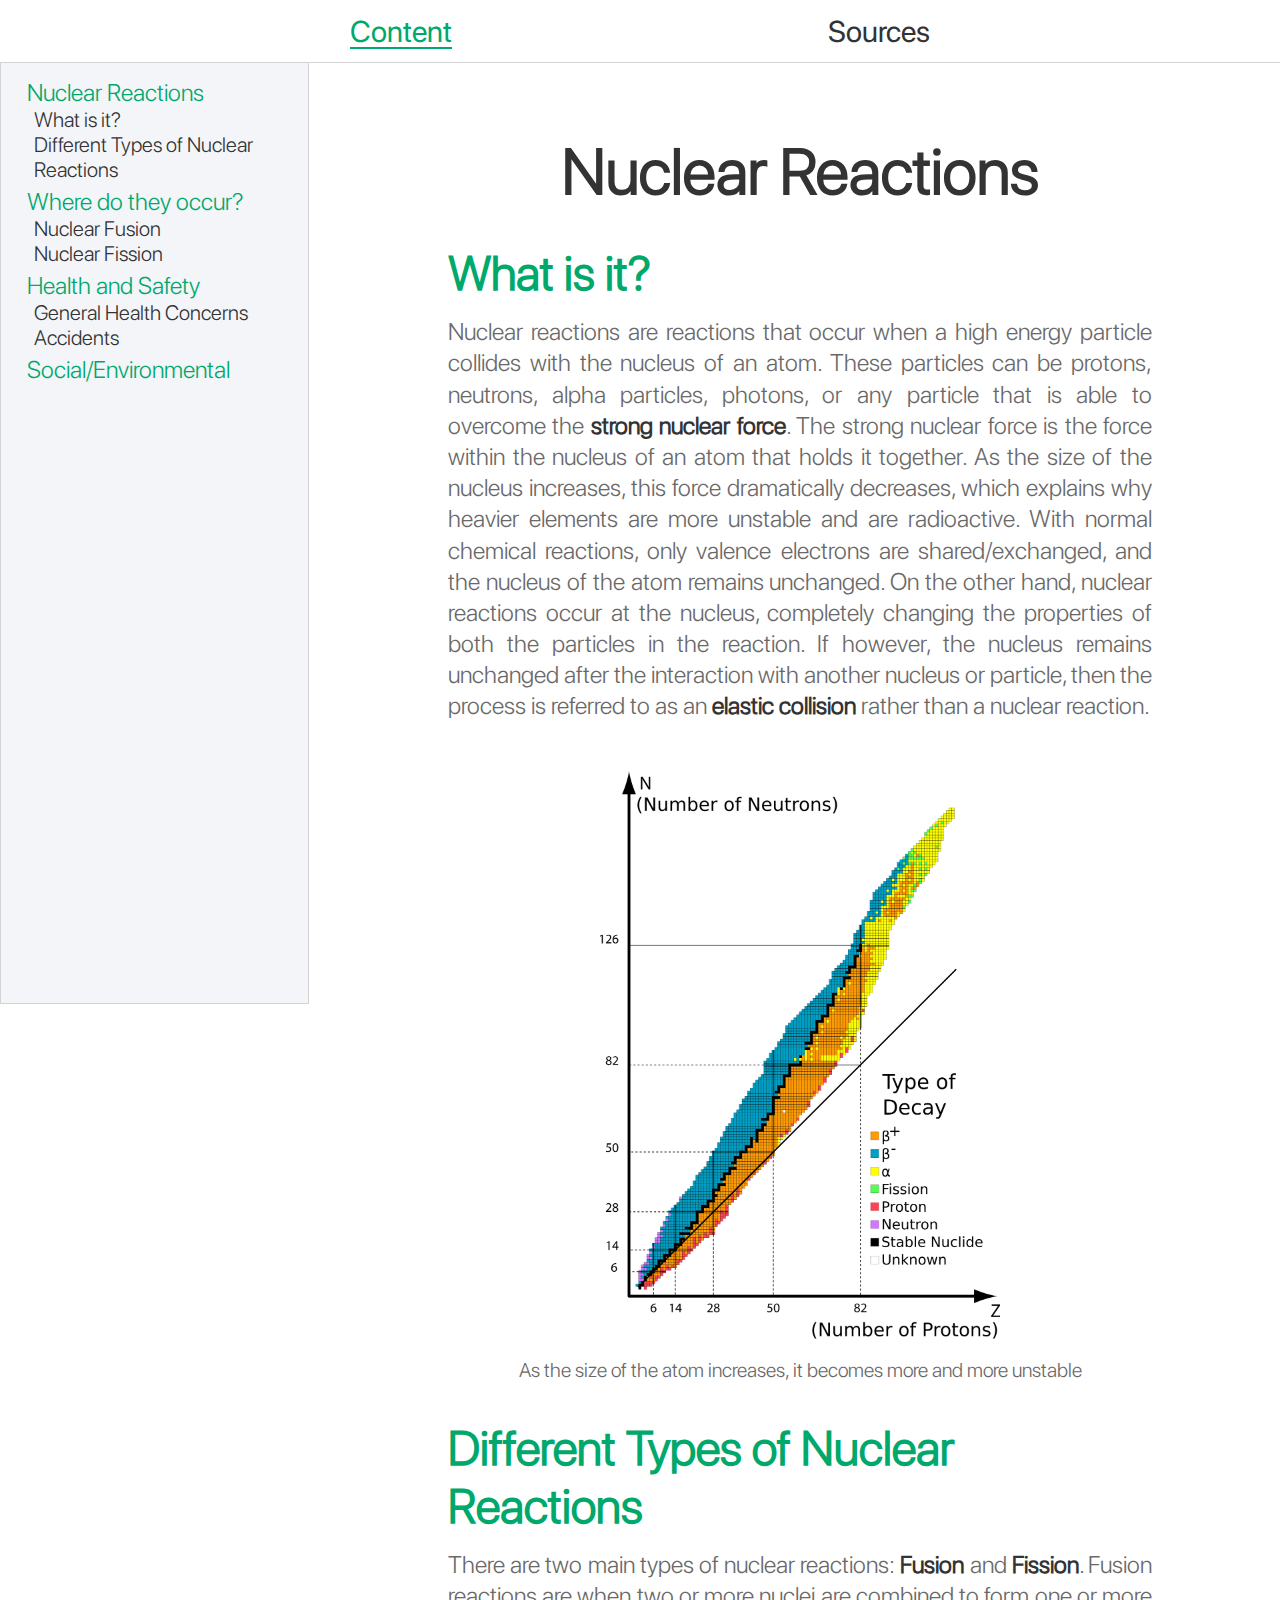
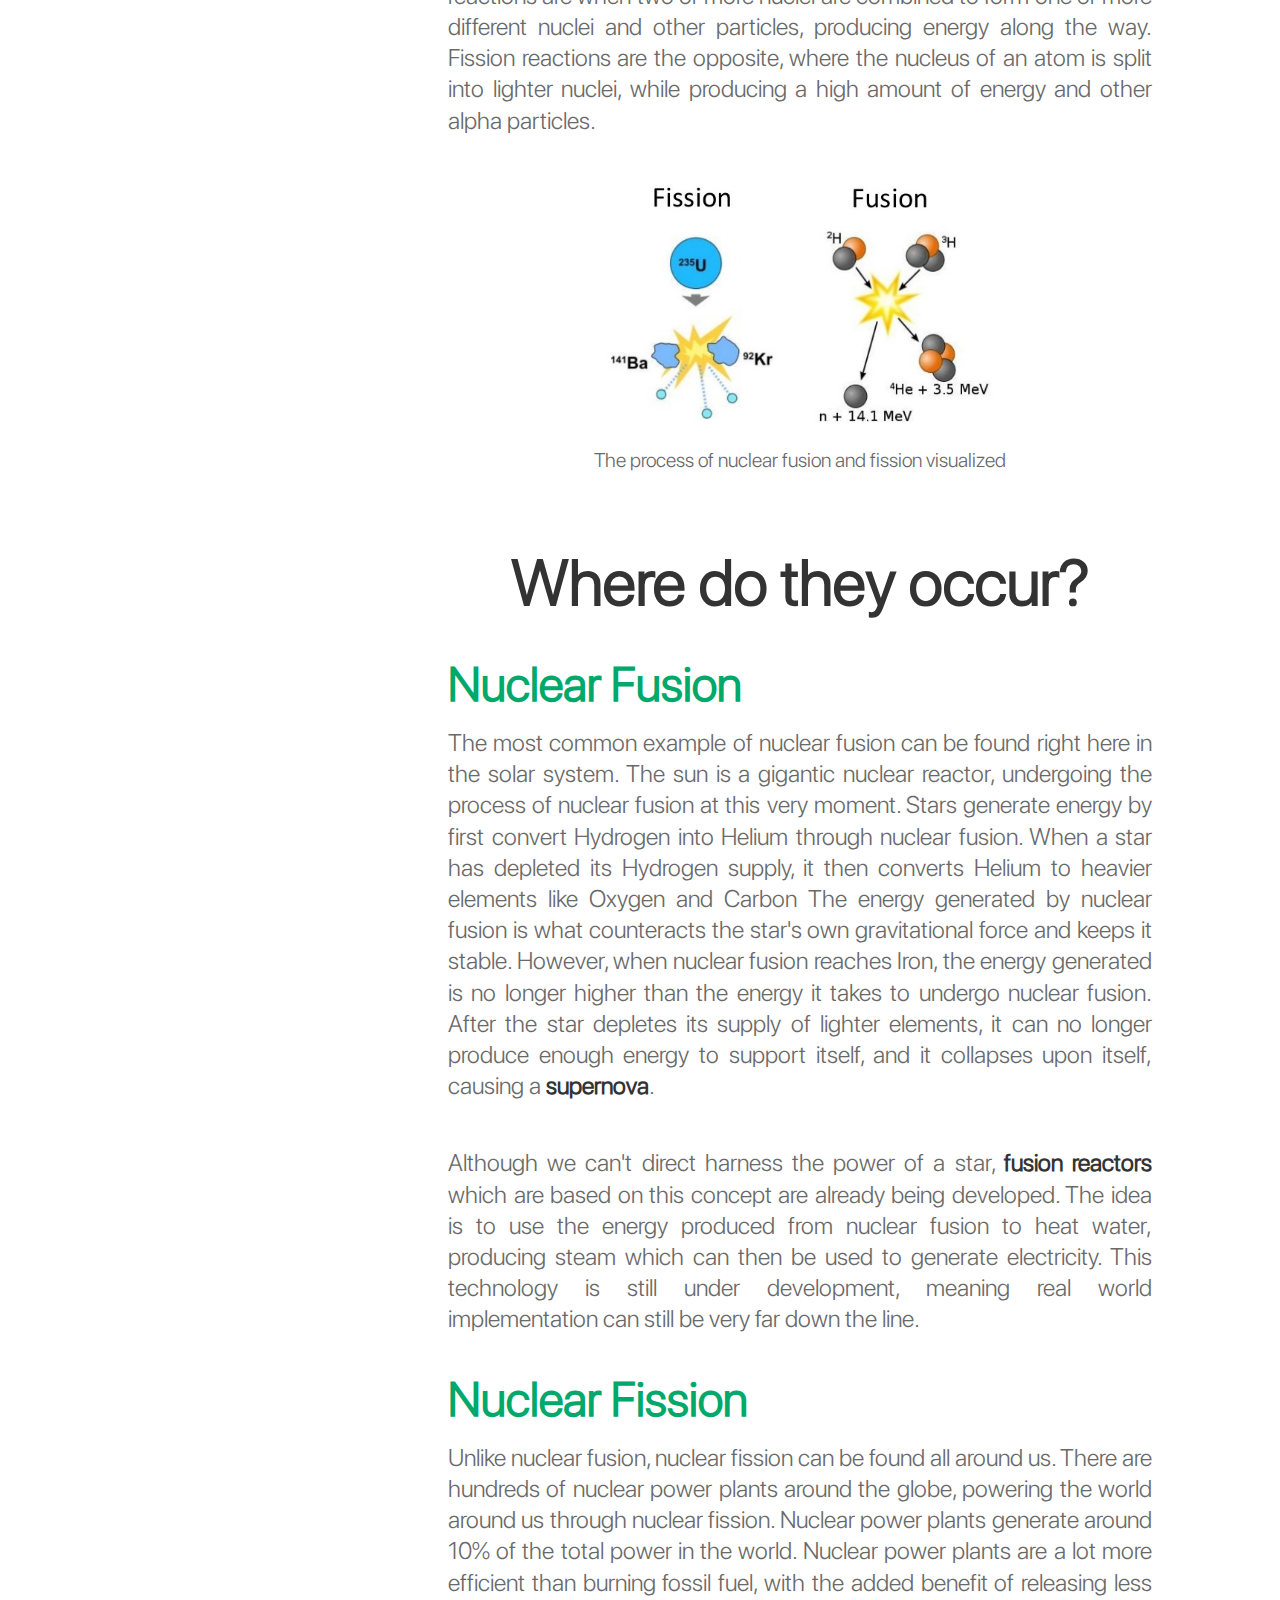
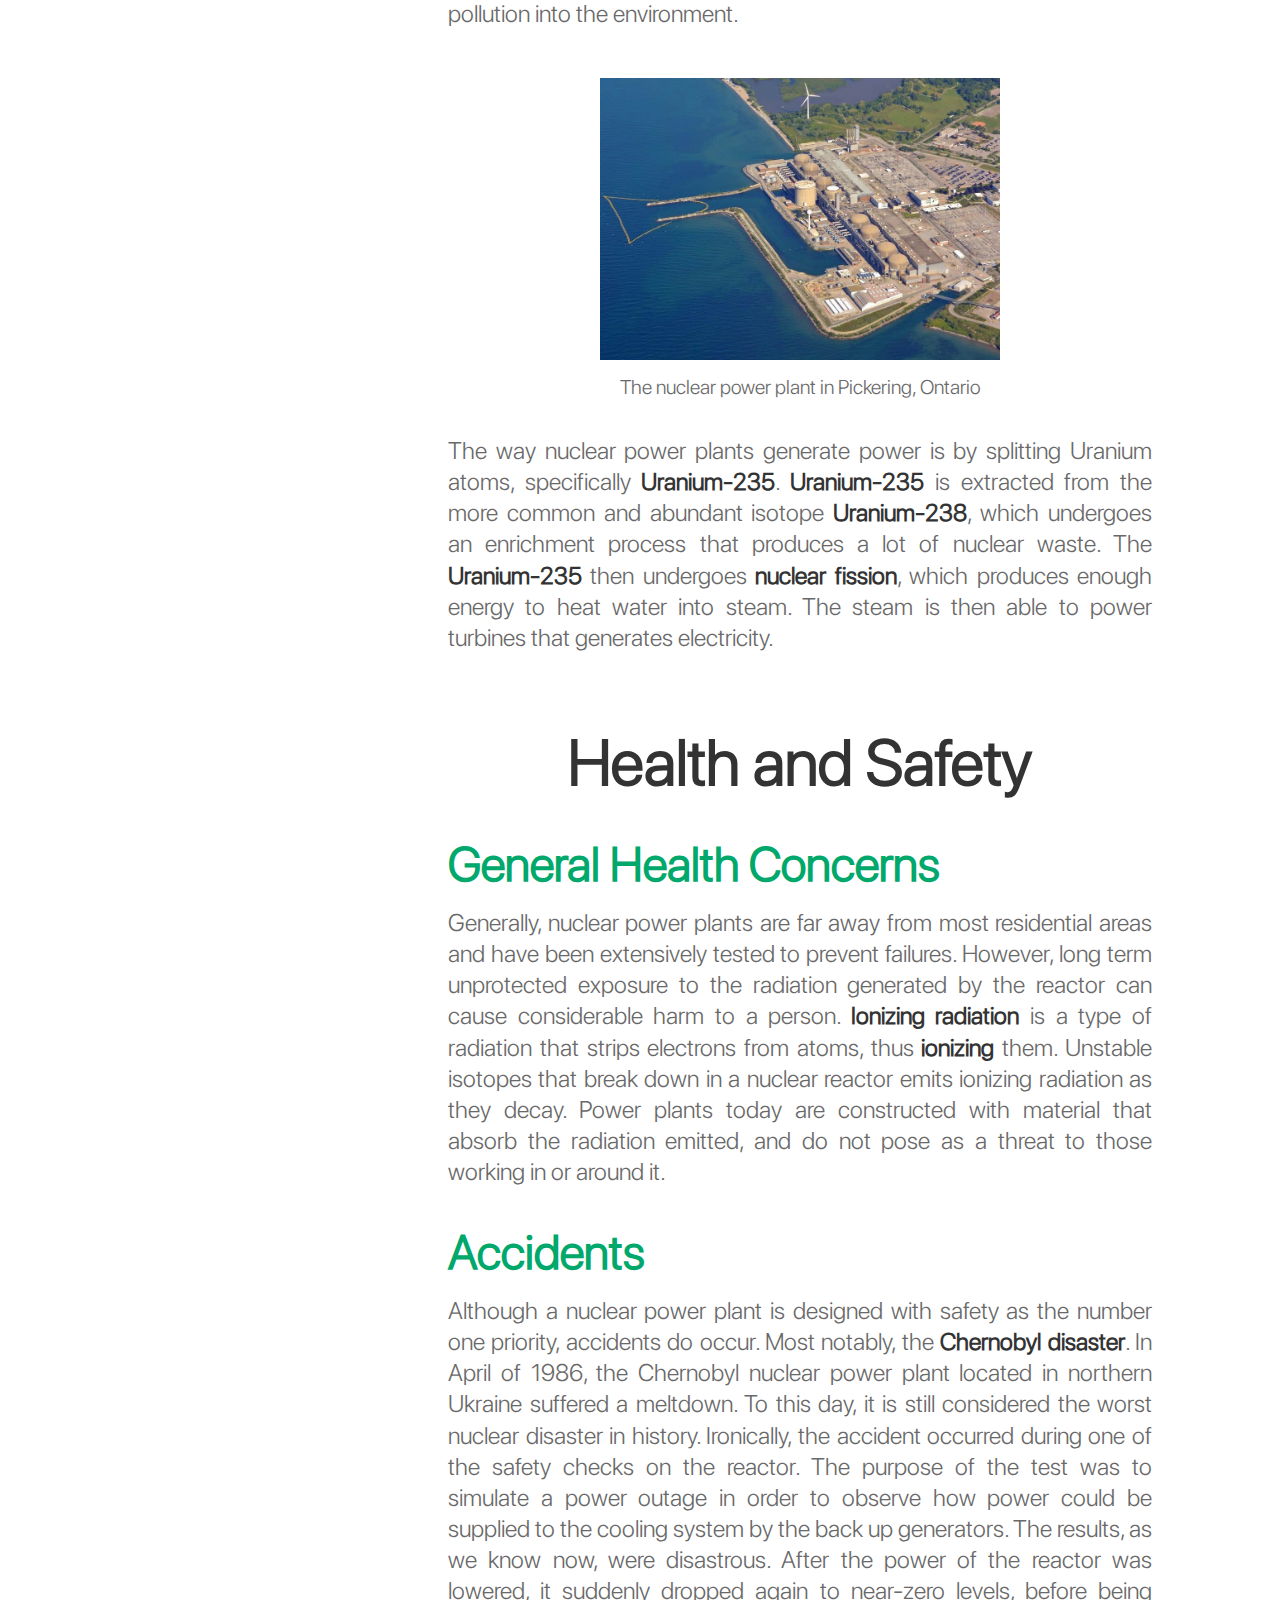
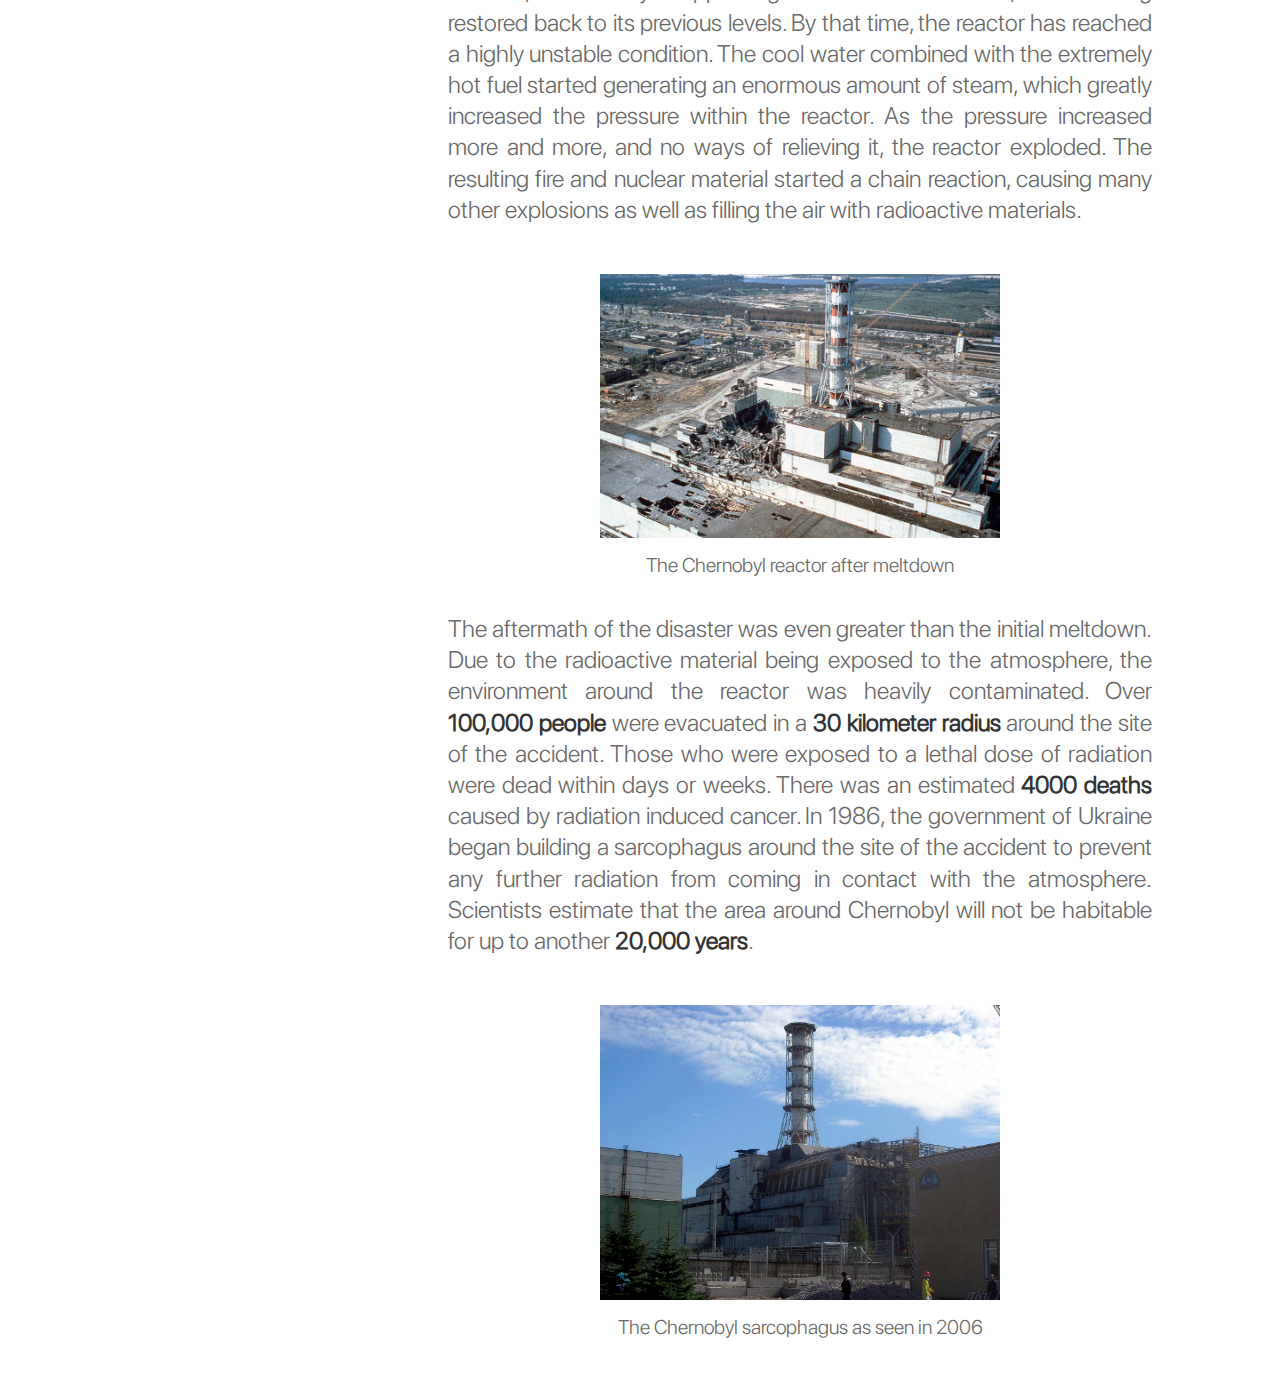
==== index.html @ cd12823c "added chernobyl section, added sources" ====
<html lang="en">
<head>
    <meta charset="UTF-8">
    <meta name="viewport" content="width=device-width, initial-scale=1.0">
    <meta http-equiv="X-UA-Compatible" content="ie=edge">
    <title>767571 | SCH3U0 Culminating</title>
    <link rel="stylesheet", type="text/css", href="css/global.css">
    <script src="https://ajax.googleapis.com/ajax/libs/jquery/3.4.1/jquery.min.js"></script>
    <script src="js/index.js"></script>
</head>
<body>
    <nav class="sticky">
        <ul>
            <li><a href="index.html" class="selected-tab">Content</a></li>
            <li><a href="sources.html" class="hover-underline-animation">Sources</a></li>
        </ul>
    </nav>
    <div class="flex-box">
        <div class="nav-menu">
            <ul>
                <li><a href="#nuclear-reactions" class="nuclear-reactions">Nuclear Reactions</a></li>
                <ul class="sublist">
                    <li><a href="#what-is-it" class="what-is-it">What is it?</a></li>
                    <li><a href="#types-of-reactions" class="types-of-reactions">Different Types of Nuclear Reactions</a></li>
                </ul>
                <li><a href="#where-do-they-occur" class="where-do-they-occur">Where do they occur?</a></li>
                <ul class="sublist">
                    <li><a href="#nuclear-fusion" class="nuclear-fusion">Nuclear Fusion</a></li>
                    <li><a href="#nuclear-fission" class="nuclear-fission">Nuclear Fission</a></li>
                </ul>
                <li><a href="#health-and-safety">Health and Safety</a></li>
                <ul class="sublist">
                    <li><a href="#general-health-concerns">General Health Concerns</a></li>
                    <li><a href="#accidents">Accidents</a></li>
                </ul>
                <li><a href="#">Social/Environmental</a></li>
            </ul>
        </div>
        <div class="content">
            <div class="sub-section">
                <h1 class="title" id="nuclear-reactions">Nuclear Reactions</h1>
                <h2 class="subtitle" id="what-is-it">What is it?</h2>
                <p>
                    Nuclear reactions are reactions that occur when a high energy particle collides with the nucleus of an atom. 
                    These particles can be protons, neutrons, alpha particles, photons, or any particle that is 
                    able to overcome the <b>strong nuclear force</b>. The strong nuclear force is the force within the nucleus of an atom 
                    that holds it together. As the size of the nucleus increases, this force dramatically decreases, which explains 
                    why heavier elements are more unstable and are radioactive. With normal chemical reactions, only valence electrons 
                    are shared/exchanged, and the nucleus of the atom remains unchanged. On the other hand, nuclear reactions 
                    occur at the nucleus, completely changing the properties of both the particles in the reaction. If however, the nucleus remains 
                    unchanged after the interaction with another nucleus or particle, then the process is referred to as an <b>elastic collision</b>
                    rather than a nuclear reaction.
                </p>
                <img src="images/nuclear decay.png" alt="Nuclear Decay">
                <p class="caption">As the size of the atom increases, it becomes more and more unstable</p>
            </div>
            <div class="sub-section">
                <h2 class="subtitle" id="types-of-reactions">Different Types of Nuclear Reactions</h2>
                <p>
                    There are two main types of nuclear reactions: <b>Fusion</b> and <b>Fission</b>. Fusion reactions are when two or more nuclei 
                    are combined to form one or more different nuclei and other particles, producing energy along the way. Fission reactions 
                    are the opposite, where the nucleus of an atom is split into lighter nuclei, while producing a high amount of energy and other alpha particles.
                </p>
                <img src="images/fusion and fission.jpg" alt="Nuclear fusion and fission">
                <p class="caption">The process of nuclear fusion and fission visualized</p>
            </div>
            <div class="sub-section">
                <h1 class="title" id="where-do-they-occur">Where do they occur?</h1>
                <h2 class="subtitle" id="nuclear-fusion">Nuclear Fusion</h2>
                <p>
                    The most common example of nuclear fusion can be found right here in the solar system. The sun is a gigantic nuclear reactor, 
                    undergoing the process of nuclear fusion at this very moment. Stars generate energy by first convert Hydrogen into Helium through 
                    nuclear fusion. When a star has depleted its Hydrogen supply, it then converts Helium to heavier elements like Oxygen and Carbon 
                    The energy generated by nuclear fusion is what counteracts the star's own gravitational force and keeps it stable. However, when 
                    nuclear fusion reaches Iron, the energy generated is no longer higher than the energy it takes to undergo nuclear fusion. After 
                    the star depletes its supply of lighter elements, it can no longer produce enough energy to support itself, and it collapses upon 
                    itself, causing a <b>supernova</b>.
                </p>
                <br>
                <p>
                    Although we can't direct harness the power of a star, <b>fusion reactors</b> which are based on this concept are already being developed.
                    The idea is to use the energy produced from nuclear fusion to heat water, producing steam which can then be used to generate 
                    electricity. This technology is still under development, meaning real world implementation can still be very far down the line.
                </p>
            </div>
            <div class="sub-section">
                <h2 class="subtitle" id="nuclear-fission">Nuclear Fission</h2>
                <p>
                    Unlike nuclear fusion, nuclear fission can be found all around us. There are hundreds of nuclear power plants around the globe, powering 
                    the world around us through nuclear fission. Nuclear power plants generate around 10% of the total power in the world. Nuclear power plants 
                    are a lot more efficient than burning fossil fuel, with the added benefit of releasing less pollution into the environment.
                </p>
                <img src="images/nuclear power plant.jpg" alt="Nuclear Power Plant">
                <p class="caption">The nuclear power plant in Pickering, Ontario</p>
                <p>
                    The way nuclear power plants generate power is by splitting Uranium atoms, specifically <b>Uranium-235</b>. <b>Uranium-235</b> is extracted from 
                    the more common and abundant isotope <b>Uranium-238</b>, which undergoes an enrichment process that produces a lot of nuclear waste. The 
                    <b>Uranium-235</b> then undergoes <b>nuclear fission</b>, which produces enough energy to heat water into steam. The steam is then able to power 
                    turbines that generates electricity.
                </p>
            </div>
            <div class="sub-section">
                <h1 class="title" id="health-and-safety">Health and Safety</h1>
                <h2 class="subtitle" id="general-health-concerns">General Health Concerns</h2>
                <p>
                    Generally, nuclear power plants are far away from most residential areas and have been extensively tested to prevent failures. 
                    However, long term unprotected exposure to the radiation generated by the reactor can cause considerable harm to a person. <b>Ionizing radiation</b> 
                    is a type of radiation that strips electrons from atoms, thus <b>ionizing</b> them. Unstable isotopes that break down in a 
                    nuclear reactor emits ionizing radiation as they decay. Power plants today are constructed with material that absorb the radiation emitted, 
                    and do not pose as a threat to those working in or around it.
                </p>
            </div>
            <div class="sub-section">
                <h2 class="subtitle" id="accidents">Accidents</h2>
                <p>
                    Although a nuclear power plant is designed with safety as the number one priority, accidents do occur. Most notably, the <b>Chernobyl 
                    disaster</b>. In April of 1986, the Chernobyl nuclear power plant located in northern Ukraine suffered a meltdown. To this day, it is still 
                    considered the worst nuclear disaster in history. Ironically, the accident occurred during one of the safety checks on the reactor. The 
                    purpose of the test was to simulate a power outage in order to observe how power could be supplied to the cooling system by the back up generators. 
                    The results, as we know now, were disastrous. After the power of the reactor was lowered, it suddenly dropped again to near-zero levels, 
                    before being restored back to its previous levels. By that time, the reactor has reached a highly unstable condition. The cool water 
                    combined with the extremely hot fuel started generating an enormous amount of steam, which greatly increased the pressure within the reactor. 
                    As the pressure increased more and more, and no ways of relieving it, the reactor exploded. The resulting fire and nuclear material started 
                    a chain reaction, causing many other explosions as well as filling the air with radioactive materials.
                </p>
                <img src="images/chernobyl.jpg" alt="Chernobyl">
                <p class="caption">The Chernobyl reactor after meltdown</p>
                <p>
                    The aftermath of the disaster was even greater than the initial meltdown. Due to the radioactive material being exposed to the atmosphere, 
                    the environment around the reactor was heavily contaminated. Over <b>100,000 people</b> were evacuated in a <b>30 kilometer radius</b> around the site 
                    of the accident. Those who were exposed to a lethal dose of radiation were dead within days or weeks. There was an estimated <b>4000 deaths</b> 
                    caused by radiation induced cancer. In 1986, the government of Ukraine began building a sarcophagus around the site of the accident to 
                    prevent any further radiation from coming in contact with the atmosphere. Scientists estimate that the area around Chernobyl will not be 
                    habitable for up to another <b>20,000 years</b>.
                </p>
                <img src="images/sarcophagus.jpg" alt="Chernobyl Sarcophagus">
                <p class="caption">The Chernobyl sarcophagus as seen in 2006</p>
            </div>
        </div>
    </div>
</body>
</html>
---- css/global.css ----
* {
    margin: 0;
    padding: 0;
}

@font-face {
    src: url(../fonts/SF-Pro-Display-Bold.otf);
    font-family: SFBold;
}

@font-face {
    src: url(../fonts/SF-Pro-Display-Regular.otf);
    font-family: SFReg;
}

@font-face {
    src: url(../fonts/SF-Pro-Display-Light.otf);
    font-family: SFLight;
}

nav{
    text-align: left;
    display: flex;
    justify-content: space-between;
    align-items: center;
    z-index: 10;
    padding: 1% 0%;
    background-color: white;
    border-bottom: 1px lightgray solid;
    position: relative;
    z-index: 10;
}

nav ul{
    width: 100%;
    list-style: none;
    display: flex;
    margin: 0;
    padding: 0;
    align-items: center;
    justify-content: space-evenly;
}

nav li {
    display: block;
    margin: 0% 2%;
    font-family: SFReg;
    font-size: 30px;
}

nav a {
    color: #333;
    text-decoration: none;
}

.hover-underline-animation {
    display: inline-block;
    position: relative;
}

.hover-underline-animation::after {
    content: '';
    position: absolute;
    width: 100%;
    transform: scaleX(0);
    height: 2px;
    bottom: 0;
    left: 0;
    background-color: #00A86B;
    transform-origin: bottom right;
    transition: transform 0.25s ease-out;
}

.hover-underline-animation:hover::after {
    transform: scaleX(1);
    transform-origin: bottom left;
}

.selected-tab {
    display: inline-block;
    position: relative;
    color: #00A86B;
}

.selected-tab::after {
    content: '';
    position: absolute;
    width: 100%;
    transform: scaleX(0);
    height: 2px;
    bottom: 0;
    left: 0;
    background-color: #00A86B;
    transform-origin: bottom right;
    transform: scaleX(1);
    transform-origin: bottom left;
}

.title {
    font-family: SFLight;
    font-size: 4rem;
    text-align: center;
    padding-top: 5%;
    margin-bottom: 5%;
    color: #333;
}

.subtitle {
    font-family: SFLight;
    font-size: 3rem;
    color: #00A86B;
    text-align: left;
}

p {
    font-family: SFLight;
    font-size: 1.5rem;
    text-align: justify;
    color: #696969;
    line-height: 1.3;
    margin: 2% 0%;
}

img {
    margin-top: 5%;
    width: 400px;
}

b {
    color: #333;
}

.caption {
    font-size: 20px;
    text-align: center;
    margin-bottom: 5%;
}

.sub-section {
    margin: 5% 0%;
    text-align: center;
}

.nav-menu {
    width: 20vw;
    height: 100%;
    position: fixed;
    top: 0;
    font-family: SFLight;
    font-size: 1.5rem;
    padding: 2%;
    padding-top: 6%;
    border: 1px lightgrey solid;
    background-color: #f3f5f9;
}

.nav-menu ul {
    list-style: none;
}

.nav-menu a {
    color: #333;
    text-decoration: none;
    color: #00A86B;
    -webkit-transition: color 200ms linear;
    -ms-transition: color 200ms linear;
    transition: color 200ms linear;
}

.nav-menu a:hover {
    color: lightgreen;
    -webkit-transition: color 200ms linear;
    -ms-transition: color 200ms linear;
    transition: color 200ms linear;
}

.sublist {
    padding-left: 3%;
    padding-bottom: 2%;
    font-size: 1.3rem;
}

.sublist a {
    color: #333;
    -webkit-transition: color 200ms linear;
    -ms-transition: color 200ms linear;
    transition: color 200ms linear;
}

.sublist a:hover {
    color: gray;
    -webkit-transition: color 200ms linear;
    -ms-transition: color 200ms linear;
    transition: color 200ms linear;
}

.content {
    width: 75%;
    margin-right: 10vw;
    margin-left: 35vw;
}

.flex-box {
    display: flex;
}

.citations {
    margin: 0% 5vw;
}

.citations a {
    text-decoration: none;
    color: #696969;
    -webkit-transition: color 200ms linear;
    -ms-transition: color 200ms linear;
    transition: color 200ms linear;
}

.citations a:hover{
    color: #00A86B;
    -webkit-transition: color 200ms linear;
    -ms-transition: color 200ms linear;
    transition: color 200ms linear;
}

@media screen and (max-width: 800px){
    .content {
        margin: 0%;
    }
    .flex-box {
        justify-content: center;
    }
    .sub-section {
        margin: 5% 10%;
    }
    .nav-menu {
        display: none;
    }
}
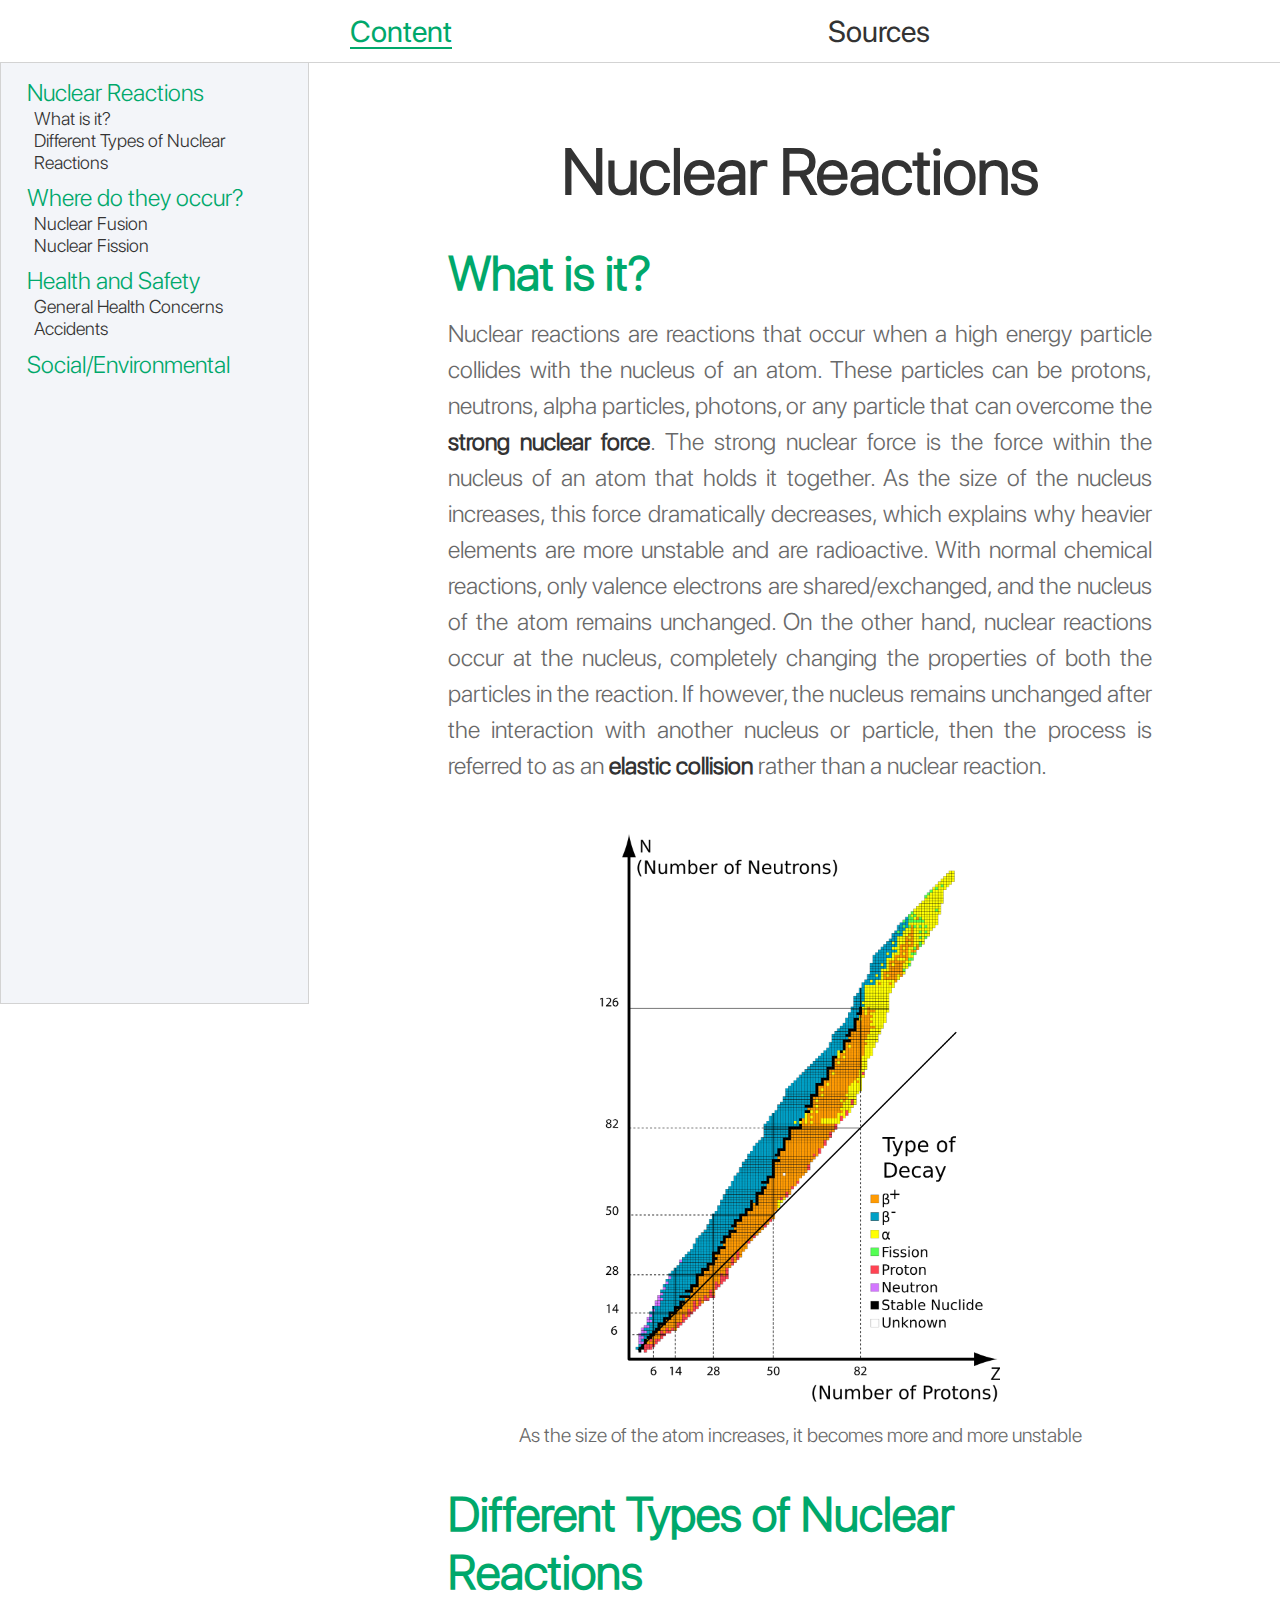
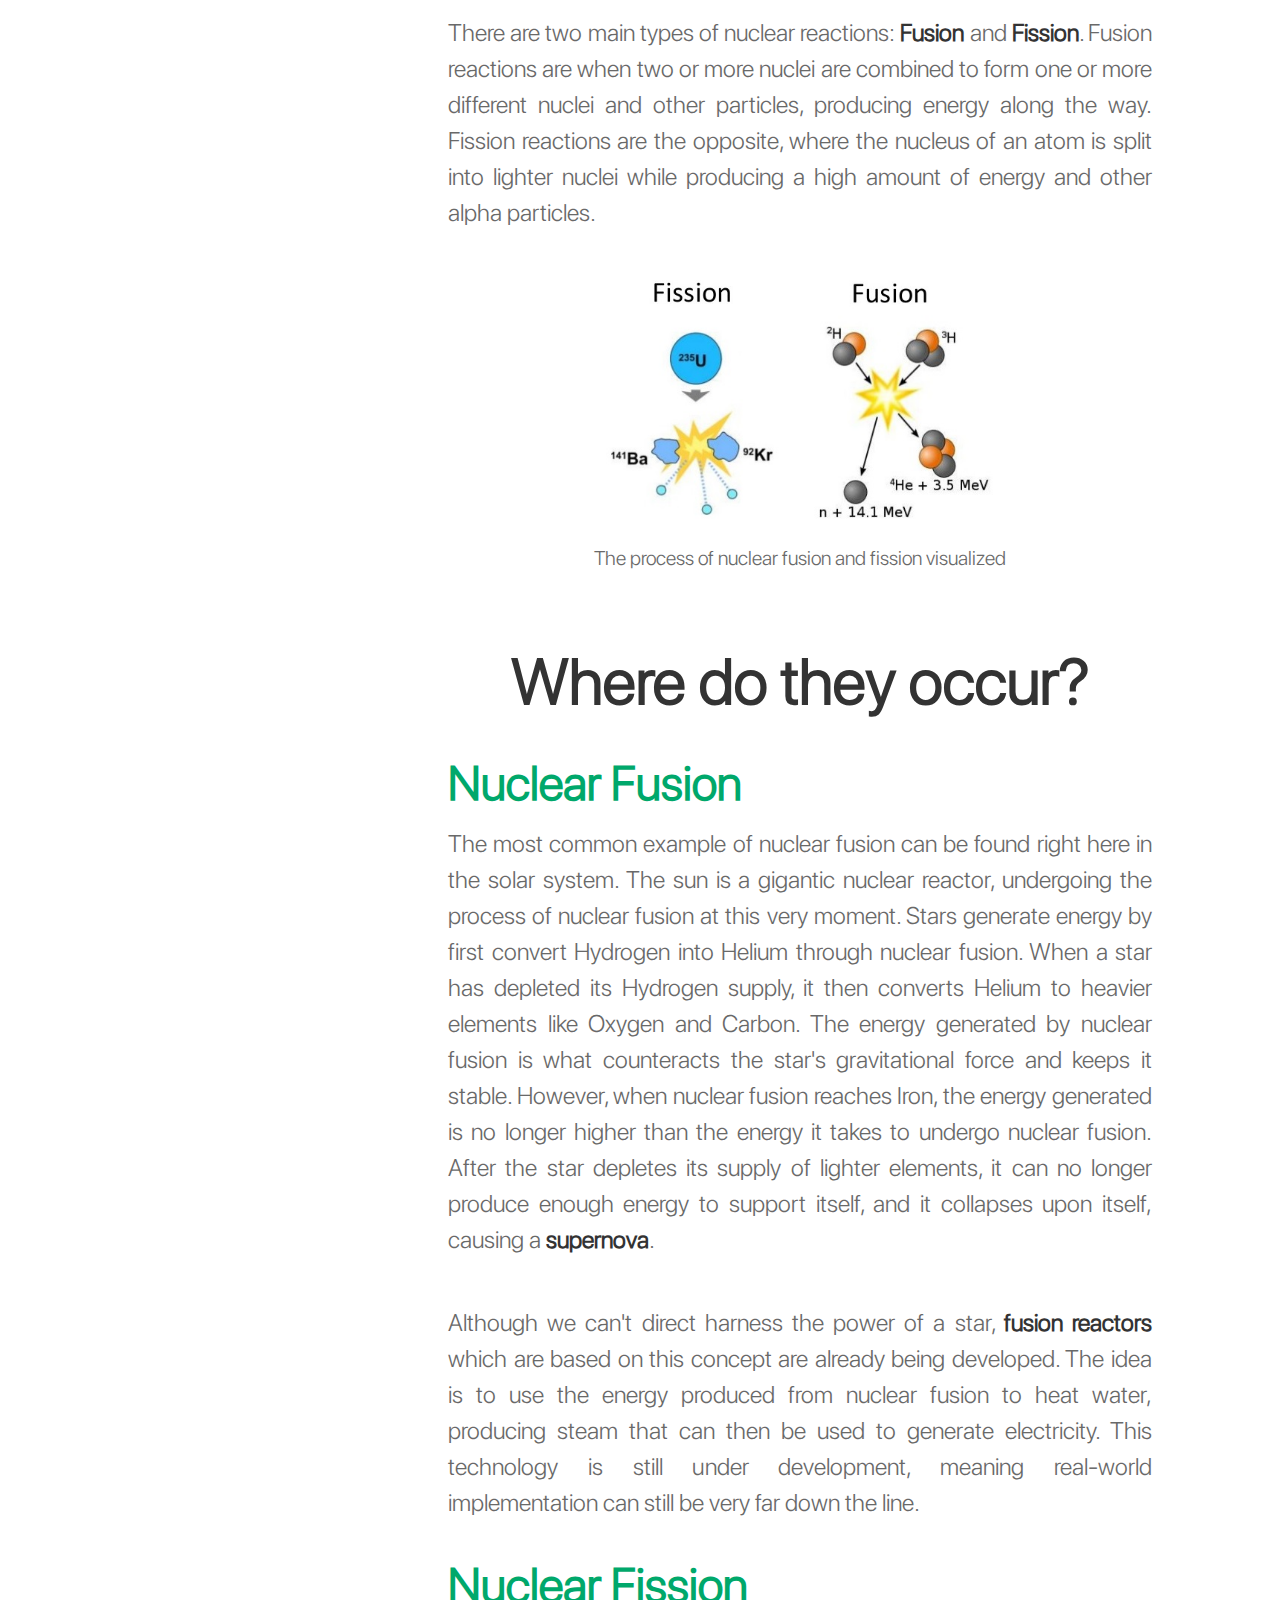
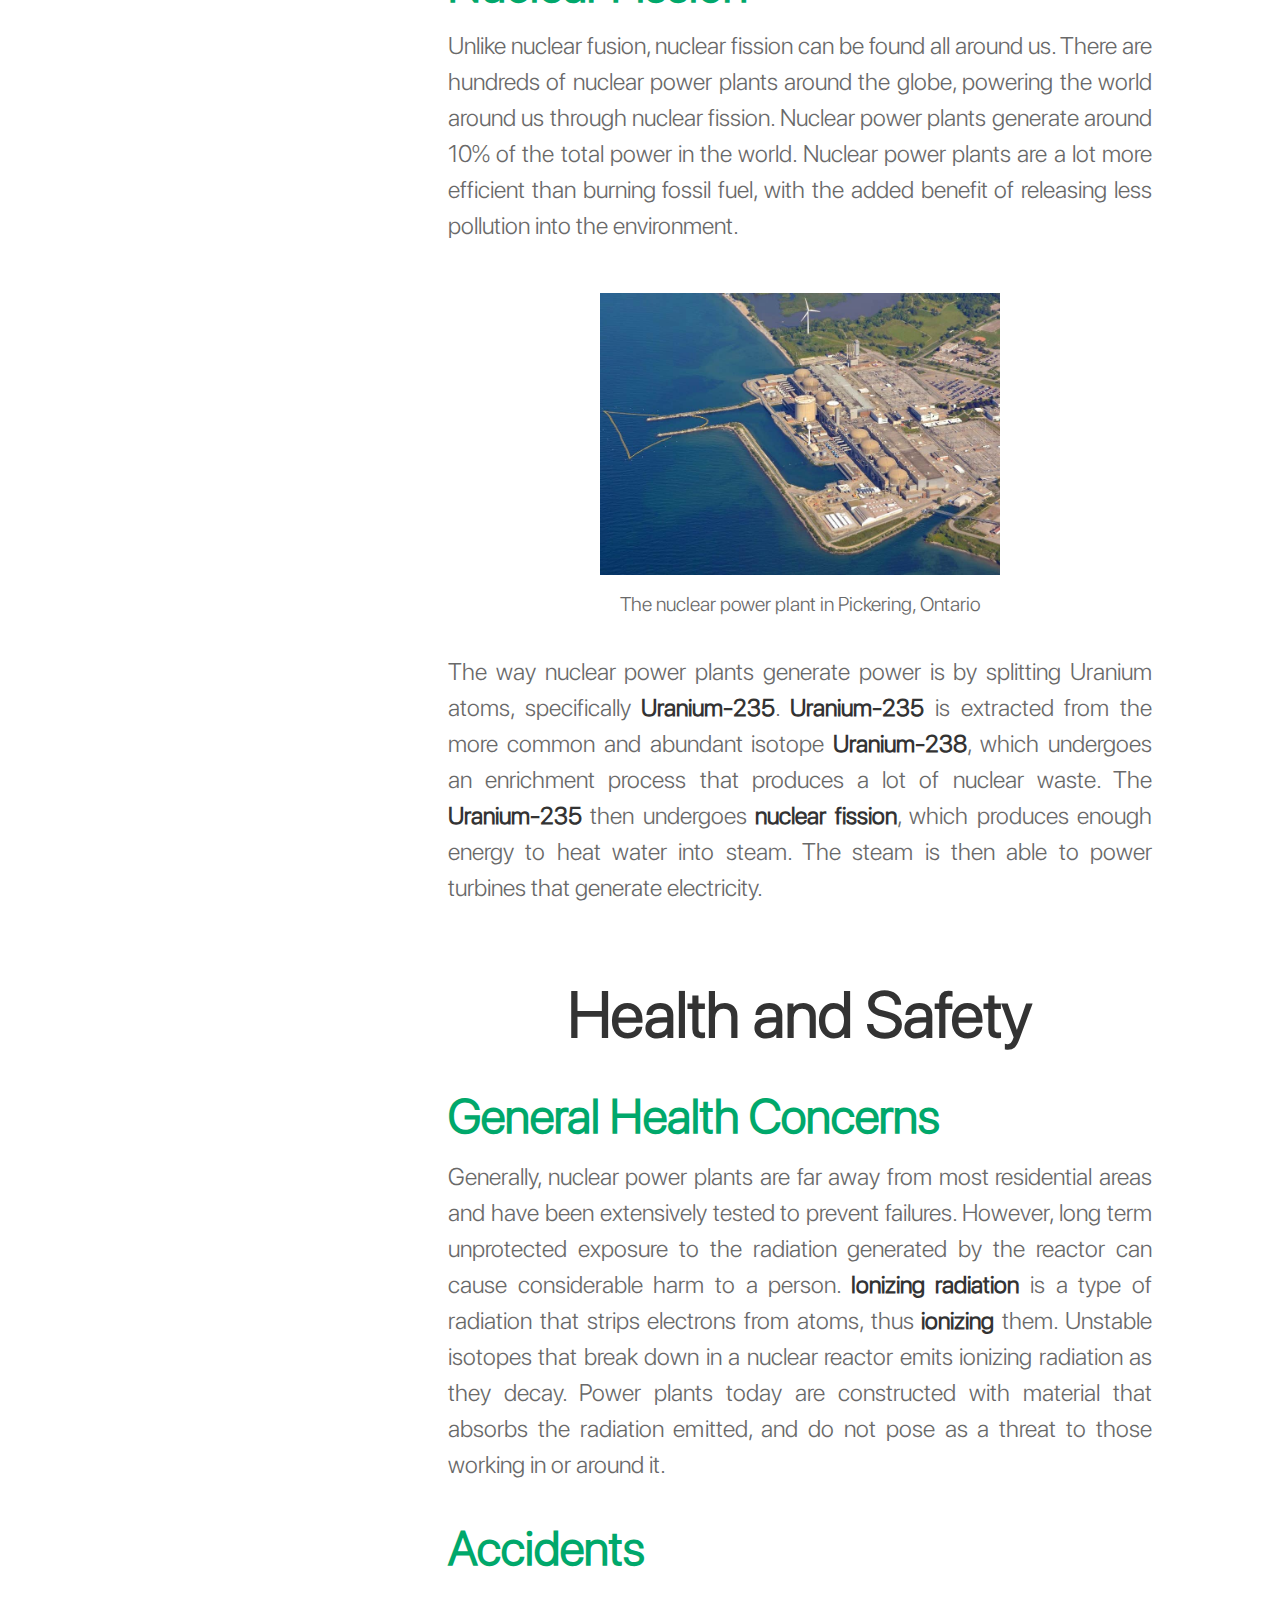
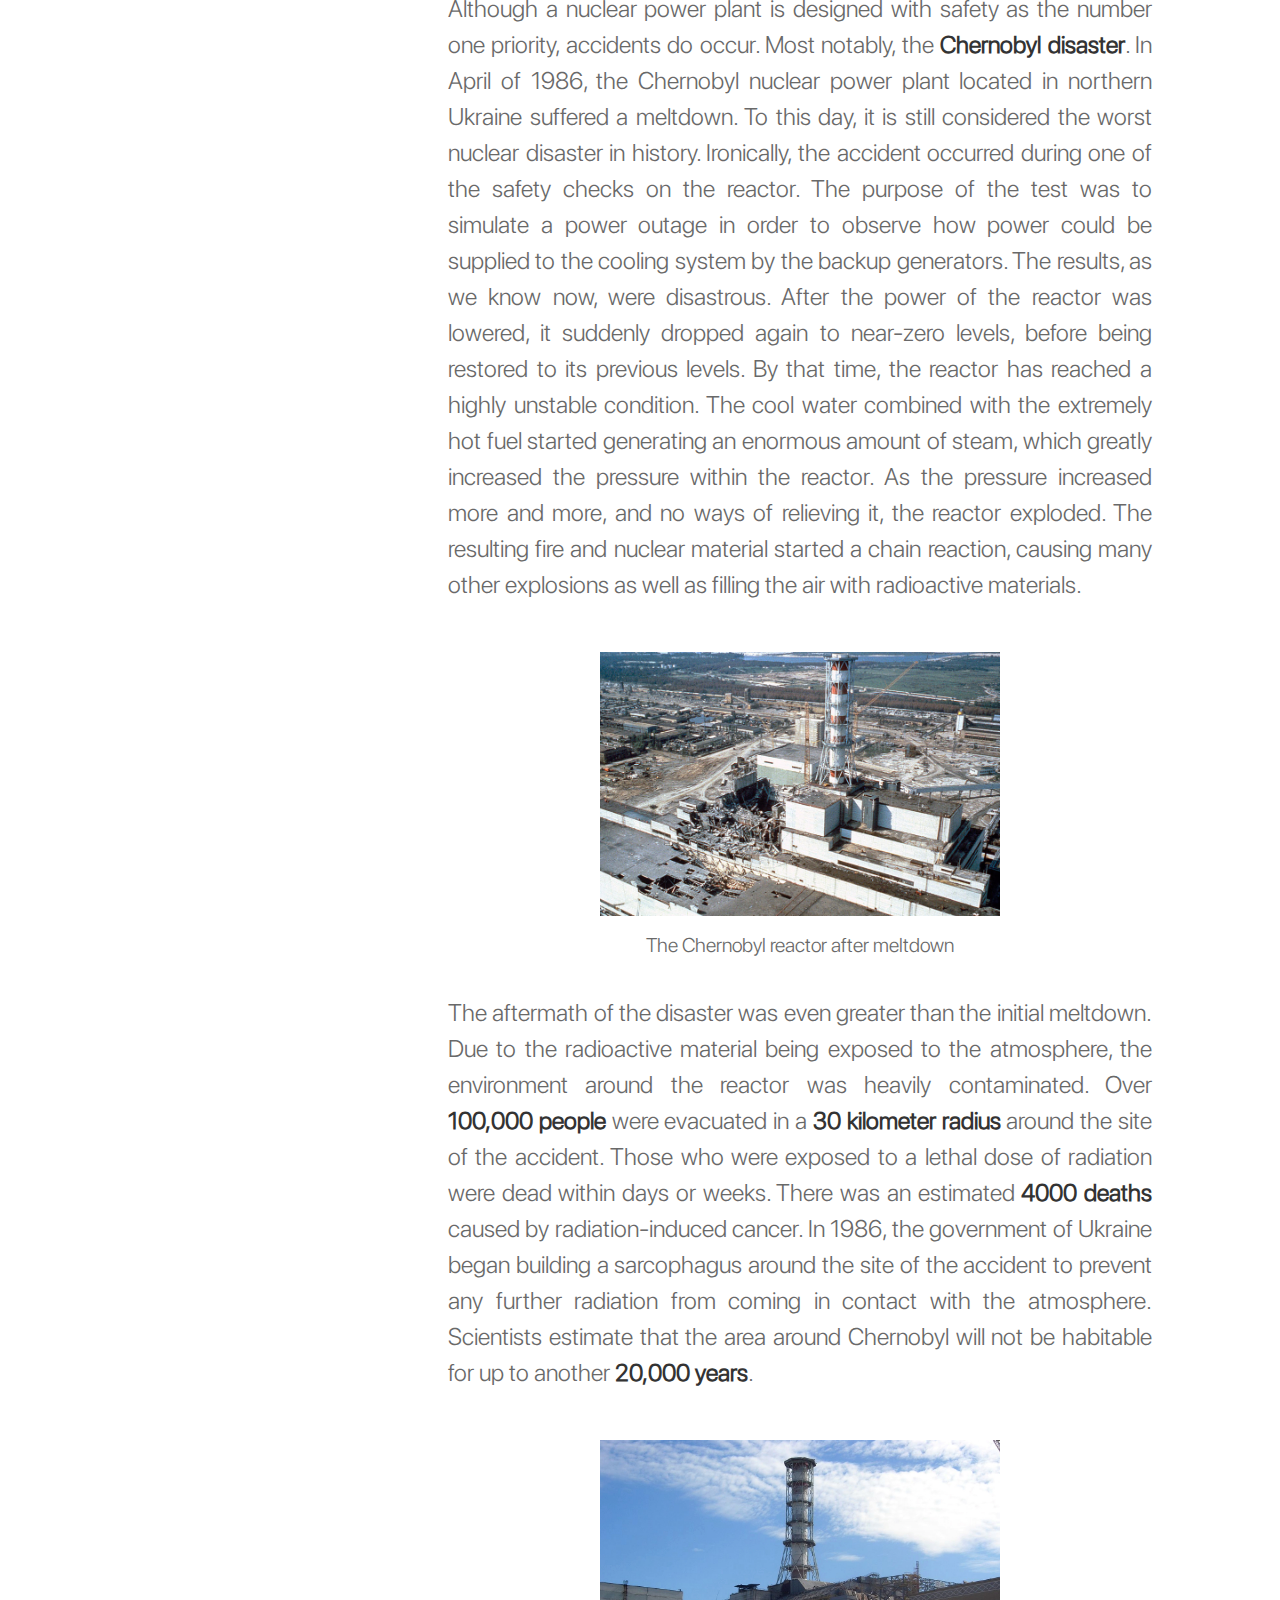
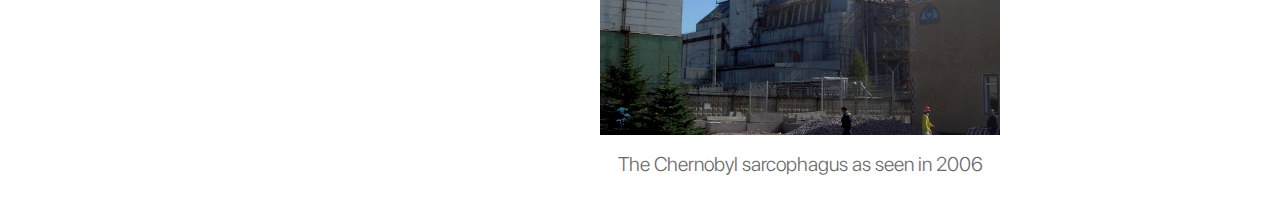
==== commit 1065c590: "fixed spelling and grammar mistakes" ====
--- a/index.html
+++ b/index.html
@@ -42,8 +42,8 @@
                 <h2 class="subtitle" id="what-is-it">What is it?</h2>
                 <p>
                     Nuclear reactions are reactions that occur when a high energy particle collides with the nucleus of an atom. 
-                    These particles can be protons, neutrons, alpha particles, photons, or any particle that is 
-                    able to overcome the <b>strong nuclear force</b>. The strong nuclear force is the force within the nucleus of an atom 
+                    These particles can be protons, neutrons, alpha particles, photons, or any particle that 
+                    can overcome the <b>strong nuclear force</b>. The strong nuclear force is the force within the nucleus of an atom 
                     that holds it together. As the size of the nucleus increases, this force dramatically decreases, which explains 
                     why heavier elements are more unstable and are radioactive. With normal chemical reactions, only valence electrons 
                     are shared/exchanged, and the nucleus of the atom remains unchanged. On the other hand, nuclear reactions 
@@ -59,7 +59,7 @@
                 <p>
                     There are two main types of nuclear reactions: <b>Fusion</b> and <b>Fission</b>. Fusion reactions are when two or more nuclei 
                     are combined to form one or more different nuclei and other particles, producing energy along the way. Fission reactions 
-                    are the opposite, where the nucleus of an atom is split into lighter nuclei, while producing a high amount of energy and other alpha particles.
+                    are the opposite, where the nucleus of an atom is split into lighter nuclei while producing a high amount of energy and other alpha particles.
                 </p>
                 <img src="images/fusion and fission.jpg" alt="Nuclear fusion and fission">
                 <p class="caption">The process of nuclear fusion and fission visualized</p>
@@ -70,8 +70,8 @@
                 <p>
                     The most common example of nuclear fusion can be found right here in the solar system. The sun is a gigantic nuclear reactor, 
                     undergoing the process of nuclear fusion at this very moment. Stars generate energy by first convert Hydrogen into Helium through 
-                    nuclear fusion. When a star has depleted its Hydrogen supply, it then converts Helium to heavier elements like Oxygen and Carbon 
-                    The energy generated by nuclear fusion is what counteracts the star's own gravitational force and keeps it stable. However, when 
+                    nuclear fusion. When a star has depleted its Hydrogen supply, it then converts Helium to heavier elements like Oxygen and Carbon. 
+                    The energy generated by nuclear fusion is what counteracts the star's gravitational force and keeps it stable. However, when 
                     nuclear fusion reaches Iron, the energy generated is no longer higher than the energy it takes to undergo nuclear fusion. After 
                     the star depletes its supply of lighter elements, it can no longer produce enough energy to support itself, and it collapses upon 
                     itself, causing a <b>supernova</b>.
@@ -79,8 +79,8 @@
                 <br>
                 <p>
                     Although we can't direct harness the power of a star, <b>fusion reactors</b> which are based on this concept are already being developed.
-                    The idea is to use the energy produced from nuclear fusion to heat water, producing steam which can then be used to generate 
-                    electricity. This technology is still under development, meaning real world implementation can still be very far down the line.
+                    The idea is to use the energy produced from nuclear fusion to heat water, producing steam that can then be used to generate 
+                    electricity. This technology is still under development, meaning real-world implementation can still be very far down the line.
                 </p>
             </div>
             <div class="sub-section">
@@ -96,7 +96,7 @@
                     The way nuclear power plants generate power is by splitting Uranium atoms, specifically <b>Uranium-235</b>. <b>Uranium-235</b> is extracted from 
                     the more common and abundant isotope <b>Uranium-238</b>, which undergoes an enrichment process that produces a lot of nuclear waste. The 
                     <b>Uranium-235</b> then undergoes <b>nuclear fission</b>, which produces enough energy to heat water into steam. The steam is then able to power 
-                    turbines that generates electricity.
+                    turbines that generate electricity.
                 </p>
             </div>
             <div class="sub-section">
@@ -106,7 +106,7 @@
                     Generally, nuclear power plants are far away from most residential areas and have been extensively tested to prevent failures. 
                     However, long term unprotected exposure to the radiation generated by the reactor can cause considerable harm to a person. <b>Ionizing radiation</b> 
                     is a type of radiation that strips electrons from atoms, thus <b>ionizing</b> them. Unstable isotopes that break down in a 
-                    nuclear reactor emits ionizing radiation as they decay. Power plants today are constructed with material that absorb the radiation emitted, 
+                    nuclear reactor emits ionizing radiation as they decay. Power plants today are constructed with material that absorbs the radiation emitted, 
                     and do not pose as a threat to those working in or around it.
                 </p>
             </div>
@@ -116,9 +116,9 @@
                     Although a nuclear power plant is designed with safety as the number one priority, accidents do occur. Most notably, the <b>Chernobyl 
                     disaster</b>. In April of 1986, the Chernobyl nuclear power plant located in northern Ukraine suffered a meltdown. To this day, it is still 
                     considered the worst nuclear disaster in history. Ironically, the accident occurred during one of the safety checks on the reactor. The 
-                    purpose of the test was to simulate a power outage in order to observe how power could be supplied to the cooling system by the back up generators. 
+                    purpose of the test was to simulate a power outage in order to observe how power could be supplied to the cooling system by the backup generators. 
                     The results, as we know now, were disastrous. After the power of the reactor was lowered, it suddenly dropped again to near-zero levels, 
-                    before being restored back to its previous levels. By that time, the reactor has reached a highly unstable condition. The cool water 
+                    before being restored to its previous levels. By that time, the reactor has reached a highly unstable condition. The cool water 
                     combined with the extremely hot fuel started generating an enormous amount of steam, which greatly increased the pressure within the reactor. 
                     As the pressure increased more and more, and no ways of relieving it, the reactor exploded. The resulting fire and nuclear material started 
                     a chain reaction, causing many other explosions as well as filling the air with radioactive materials.
@@ -129,7 +129,7 @@
                     The aftermath of the disaster was even greater than the initial meltdown. Due to the radioactive material being exposed to the atmosphere, 
                     the environment around the reactor was heavily contaminated. Over <b>100,000 people</b> were evacuated in a <b>30 kilometer radius</b> around the site 
                     of the accident. Those who were exposed to a lethal dose of radiation were dead within days or weeks. There was an estimated <b>4000 deaths</b> 
-                    caused by radiation induced cancer. In 1986, the government of Ukraine began building a sarcophagus around the site of the accident to 
+                    caused by radiation-induced cancer. In 1986, the government of Ukraine began building a sarcophagus around the site of the accident to 
                     prevent any further radiation from coming in contact with the atmosphere. Scientists estimate that the area around Chernobyl will not be 
                     habitable for up to another <b>20,000 years</b>.
                 </p>
--- a/css/global.css
+++ b/css/global.css
@@ -117,8 +117,13 @@
     font-size: 1.5rem;
     text-align: justify;
     color: #696969;
-    line-height: 1.3;
+    line-height: 1.5;
     margin: 2% 0%;
+}
+
+.citations p {
+    line-height: 1.5;
+    text-align: left;
 }
 
 img {
@@ -176,8 +181,8 @@
 
 .sublist {
     padding-left: 3%;
-    padding-bottom: 2%;
-    font-size: 1.3rem;
+    padding-bottom: 4%;
+    font-size: 1.15rem;
 }
 
 .sublist a {
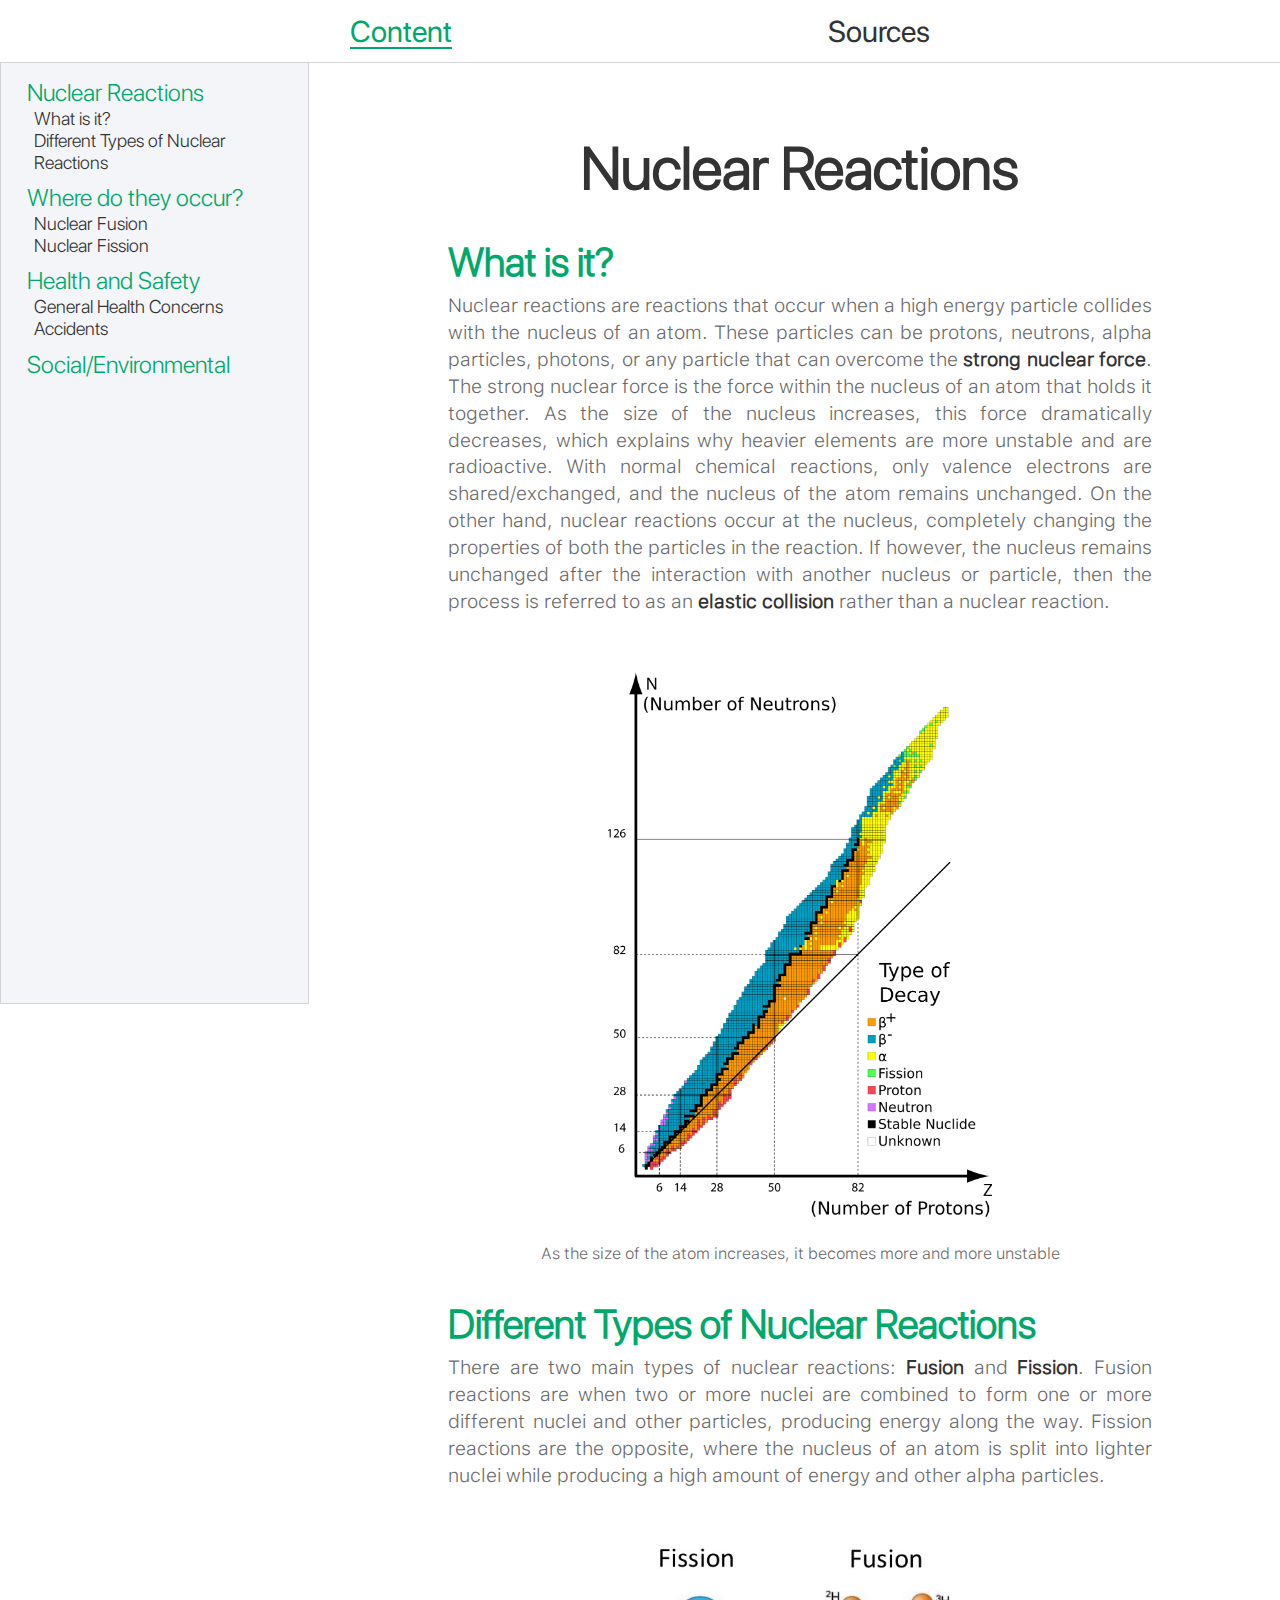
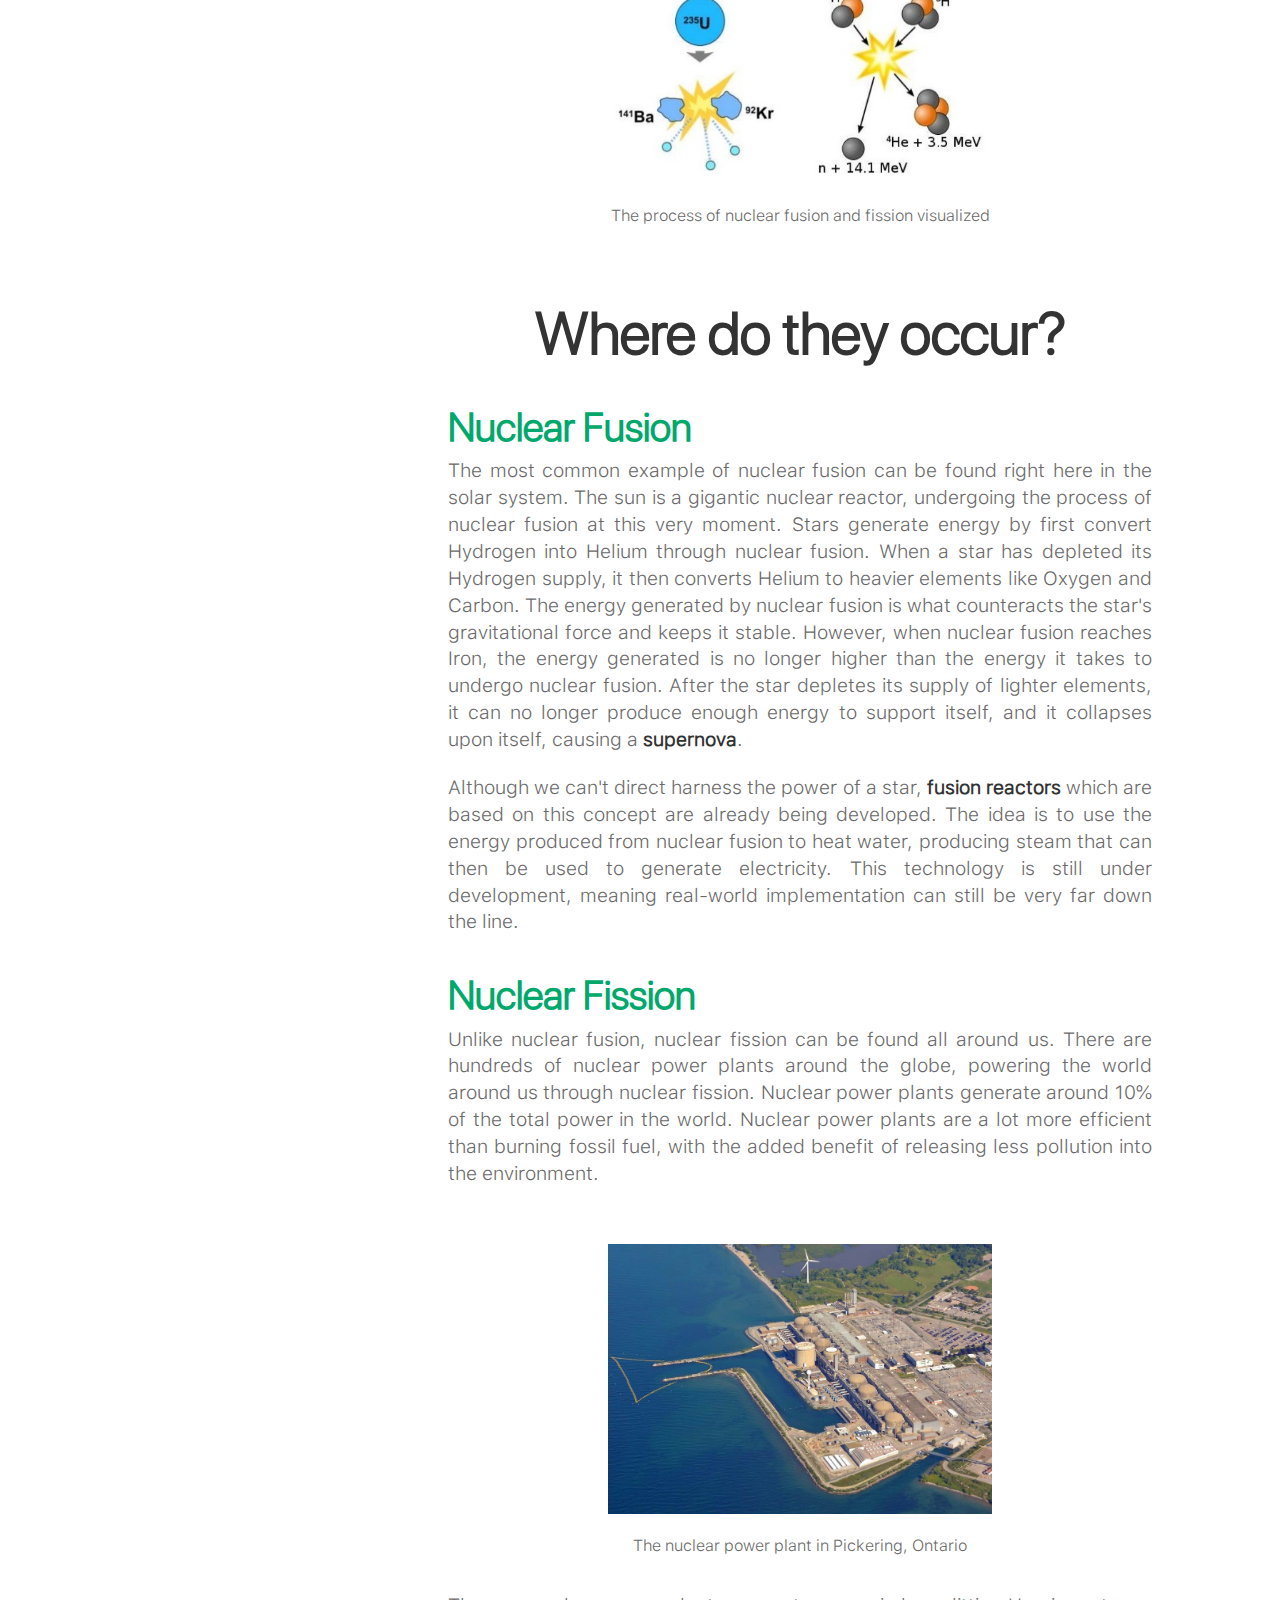
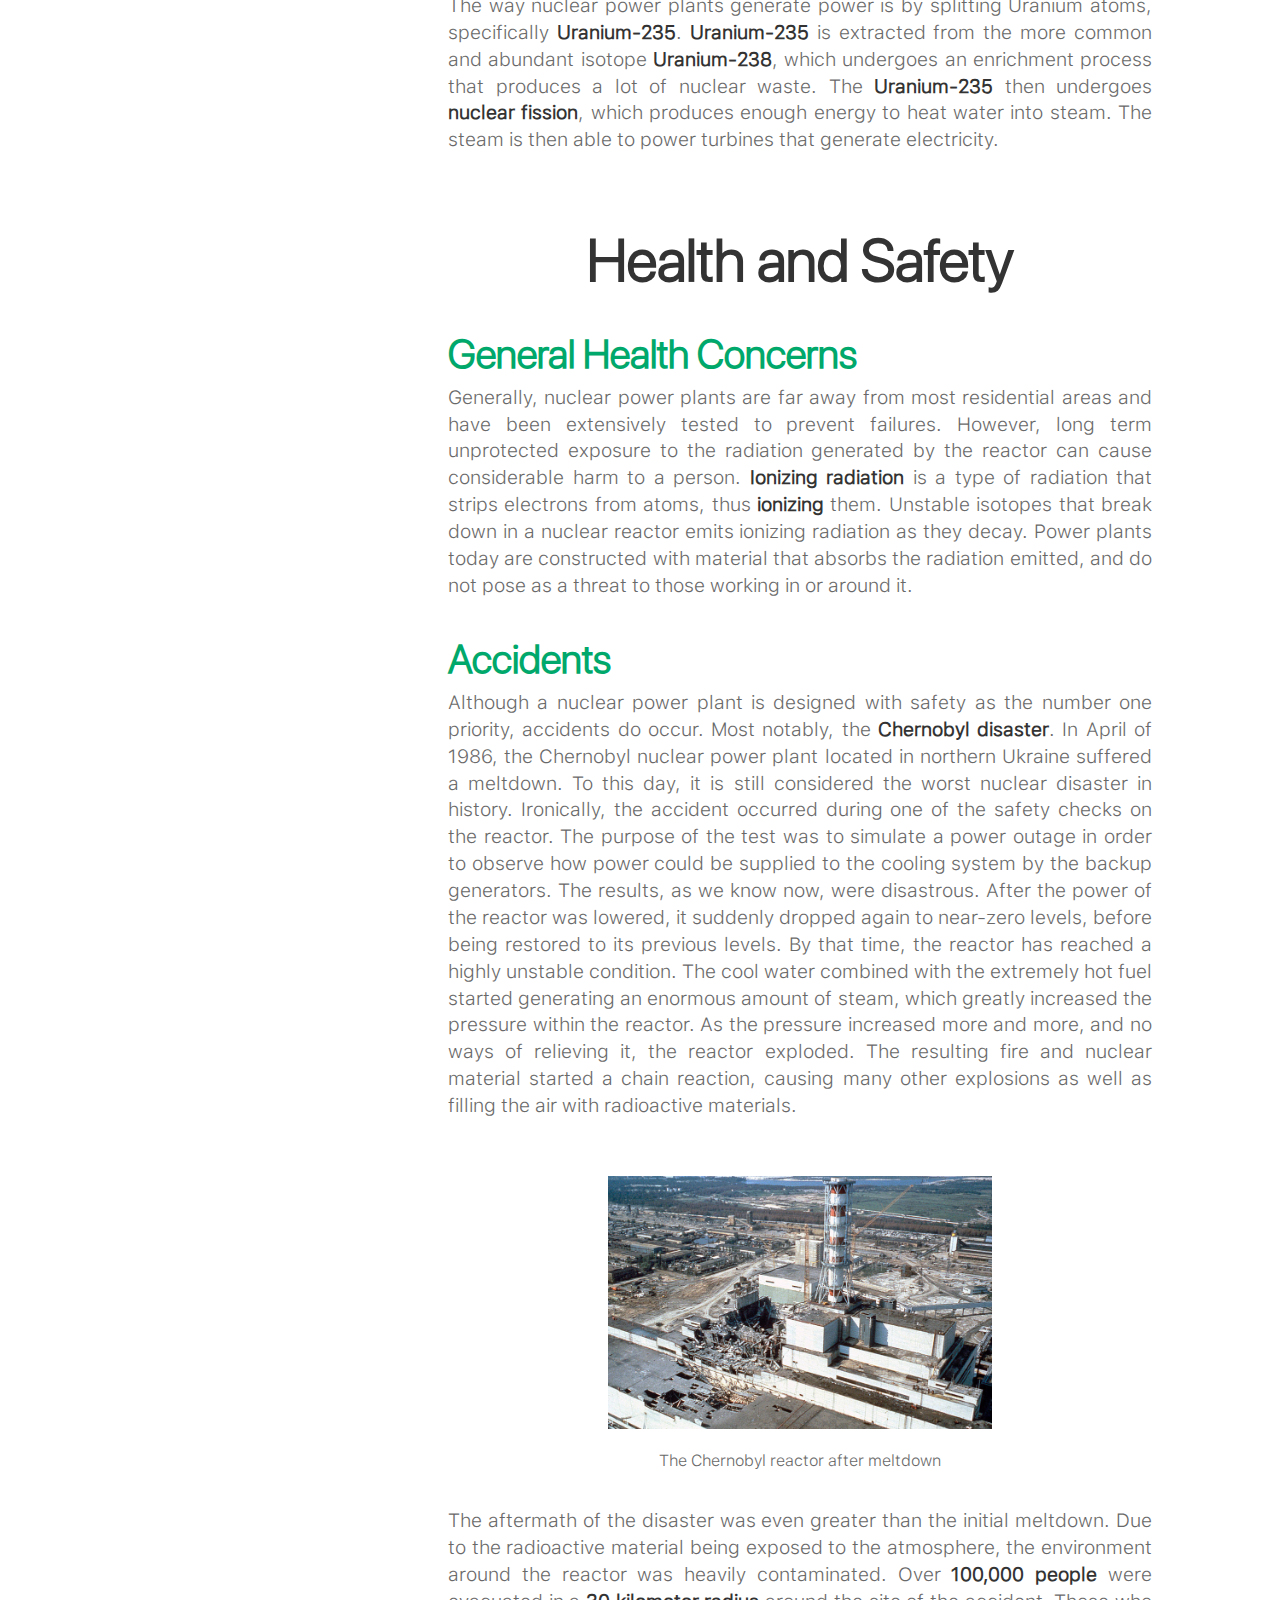
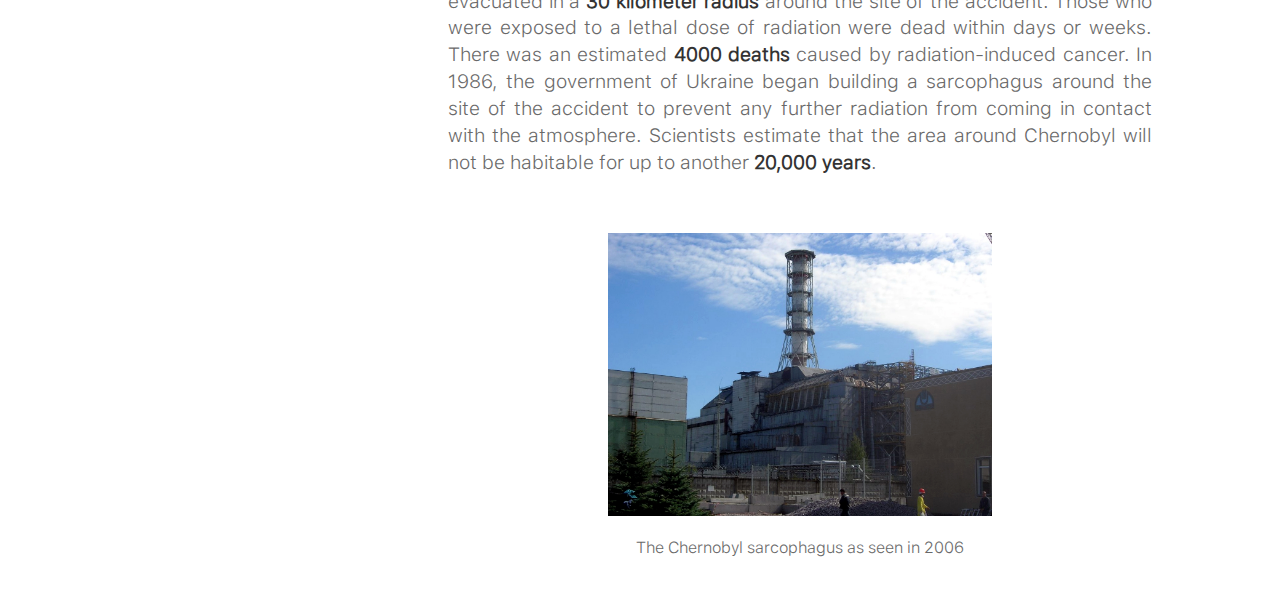
==== commit c9df121c: "changed global font sizing, added SF Pro Text font" ====
--- a/index.html
+++ b/index.html
@@ -76,7 +76,6 @@
                     the star depletes its supply of lighter elements, it can no longer produce enough energy to support itself, and it collapses upon 
                     itself, causing a <b>supernova</b>.
                 </p>
-                <br>
                 <p>
                     Although we can't direct harness the power of a star, <b>fusion reactors</b> which are based on this concept are already being developed.
                     The idea is to use the energy produced from nuclear fusion to heat water, producing steam that can then be used to generate 
--- a/css/global.css
+++ b/css/global.css
@@ -17,6 +17,12 @@
     src: url(../fonts/SF-Pro-Display-Light.otf);
     font-family: SFLight;
 }
+
+@font-face {
+    src: url(../fonts/SF-Pro-Text-Light.otf);
+    font-family: "SF Text Light";
+}
+
 
 nav{
     text-align: left;
@@ -98,7 +104,7 @@
 
 .title {
     font-family: SFLight;
-    font-size: 4rem;
+    font-size: 3.7rem;
     text-align: center;
     padding-top: 5%;
     margin-bottom: 5%;
@@ -107,18 +113,19 @@
 
 .subtitle {
     font-family: SFLight;
-    font-size: 3rem;
+    font-size: 2.5rem;
     color: #00A86B;
     text-align: left;
+    margin-bottom: -2%;
 }
 
 p {
-    font-family: SFLight;
-    font-size: 1.5rem;
+    font-family: "SF Text Light";
+    font-size: 1.2rem;
     text-align: justify;
     color: #696969;
-    line-height: 1.5;
-    margin: 2% 0%;
+    line-height: 1.4;
+    margin: 3% 0%;
 }
 
 .citations p {
@@ -128,7 +135,7 @@
 
 img {
     margin-top: 5%;
-    width: 400px;
+    width: 30vw;
 }
 
 b {
@@ -136,7 +143,7 @@
 }
 
 .caption {
-    font-size: 20px;
+    font-size: 1rem;
     text-align: center;
     margin-bottom: 5%;
 }
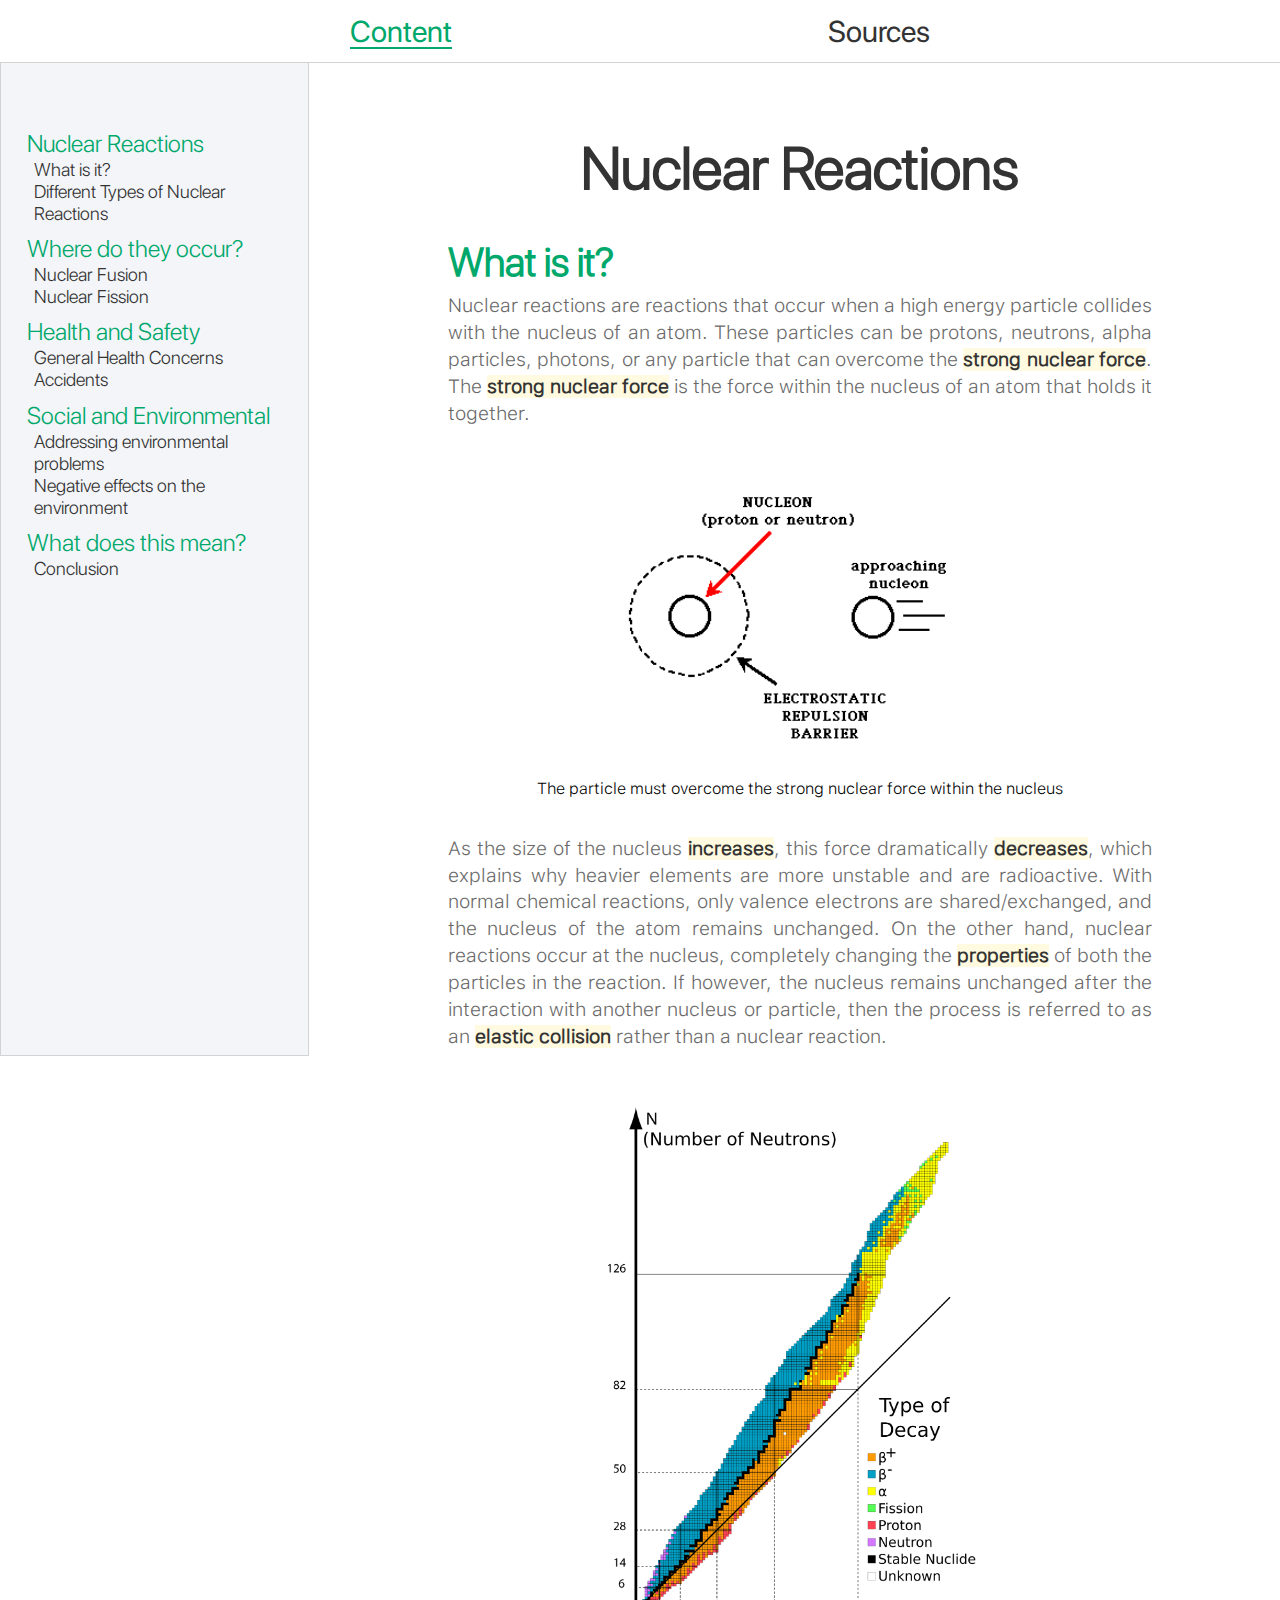
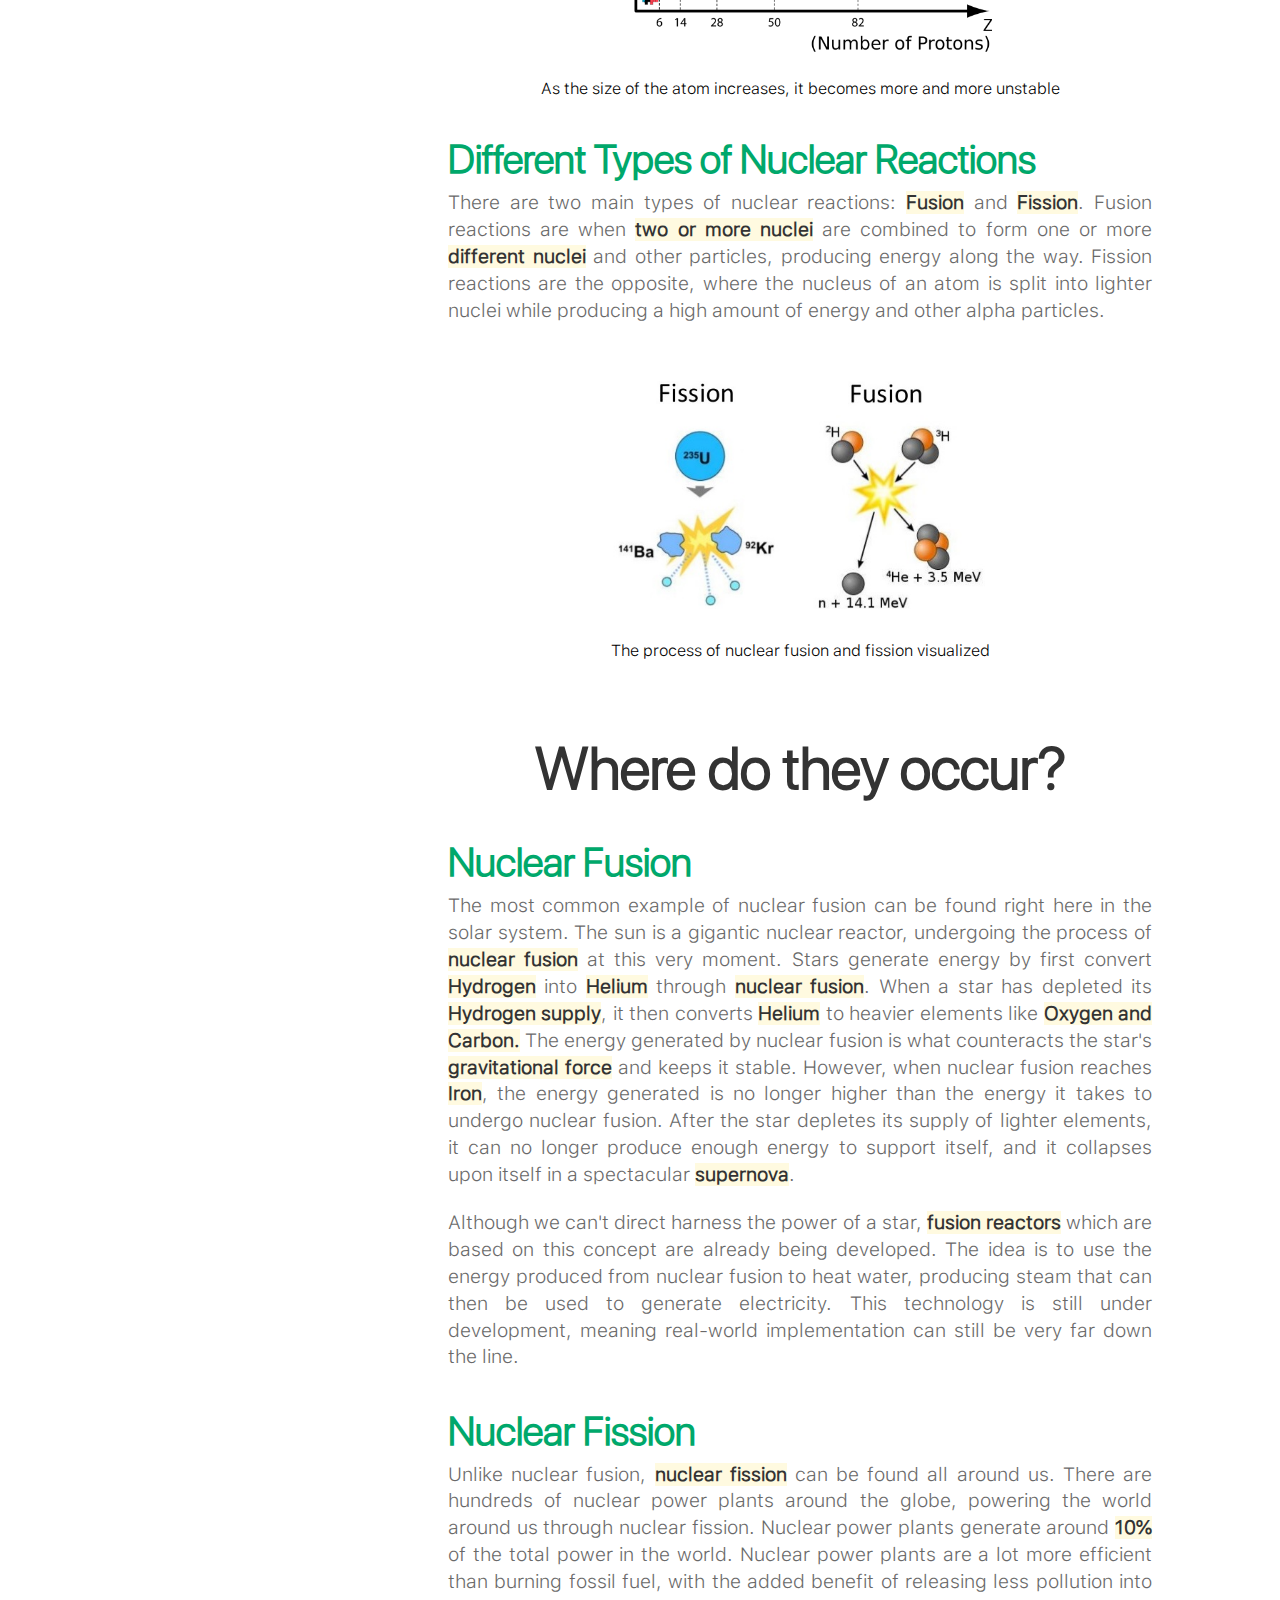
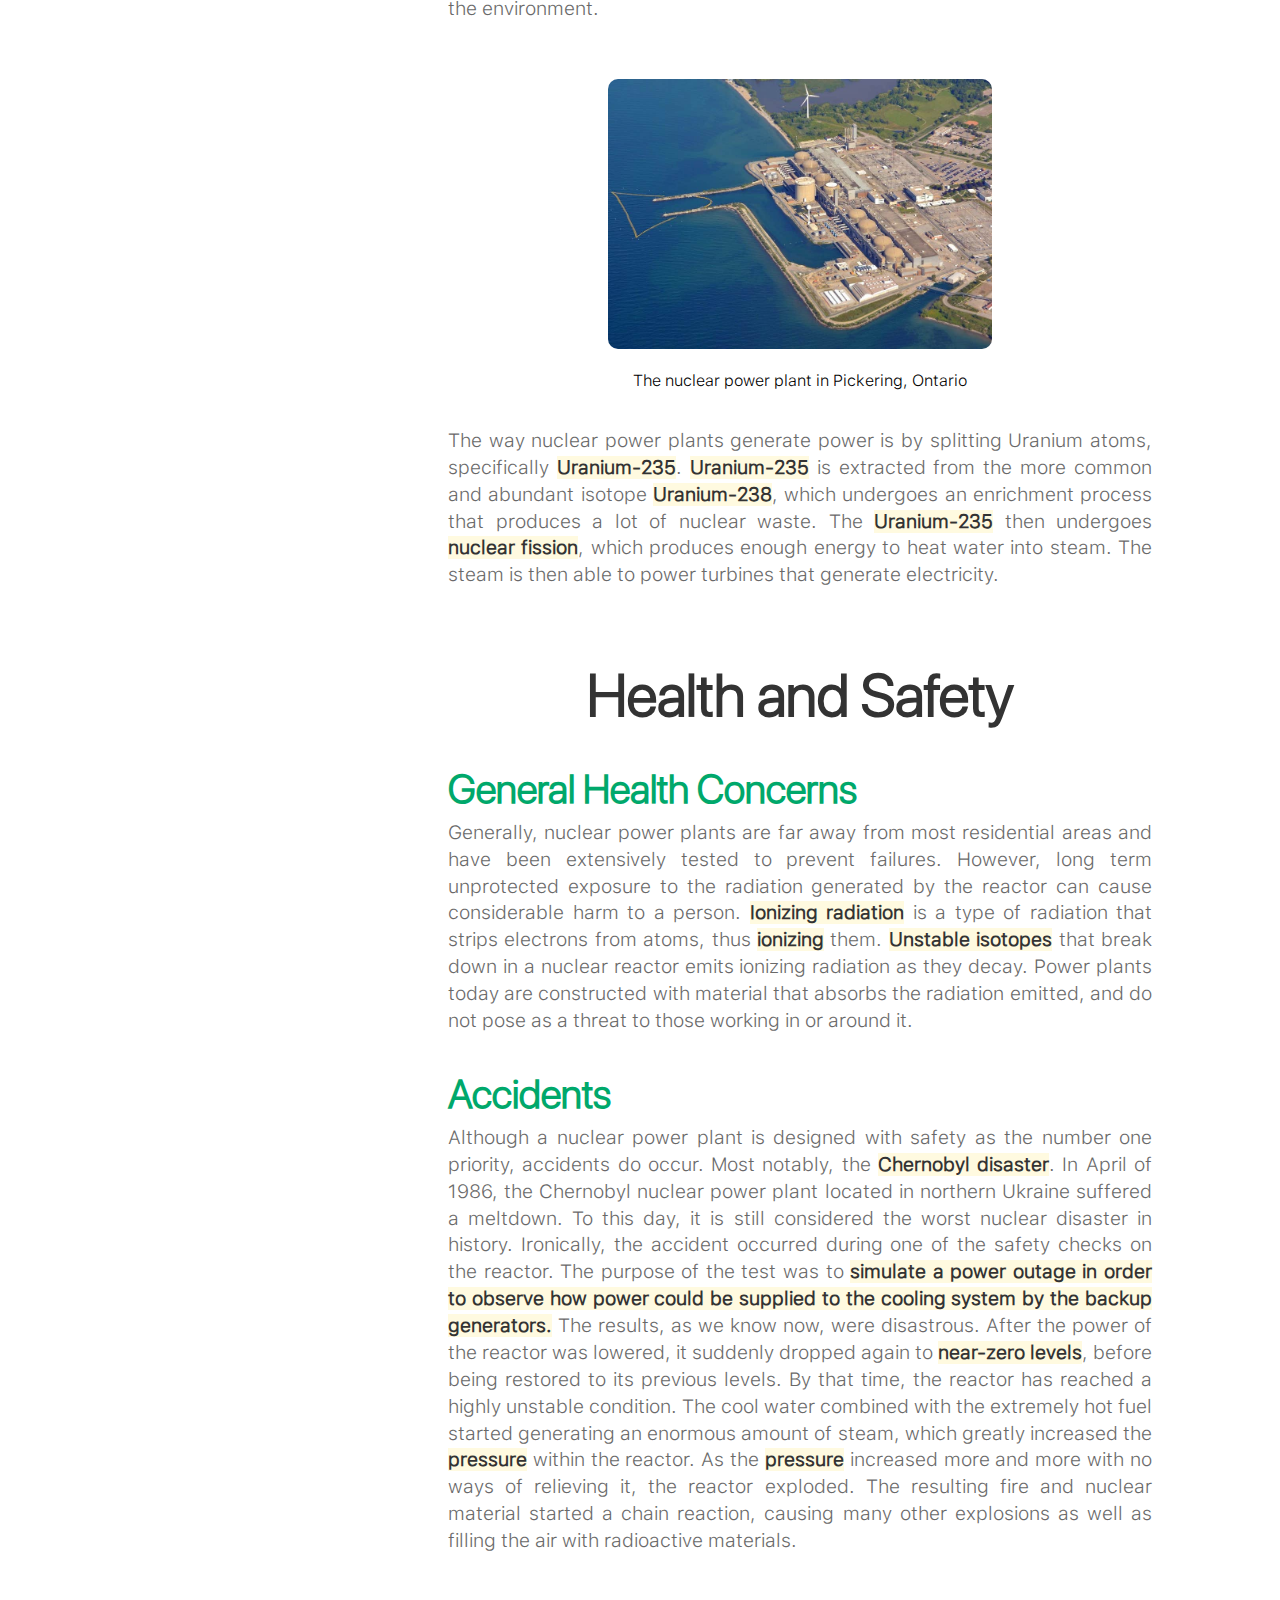
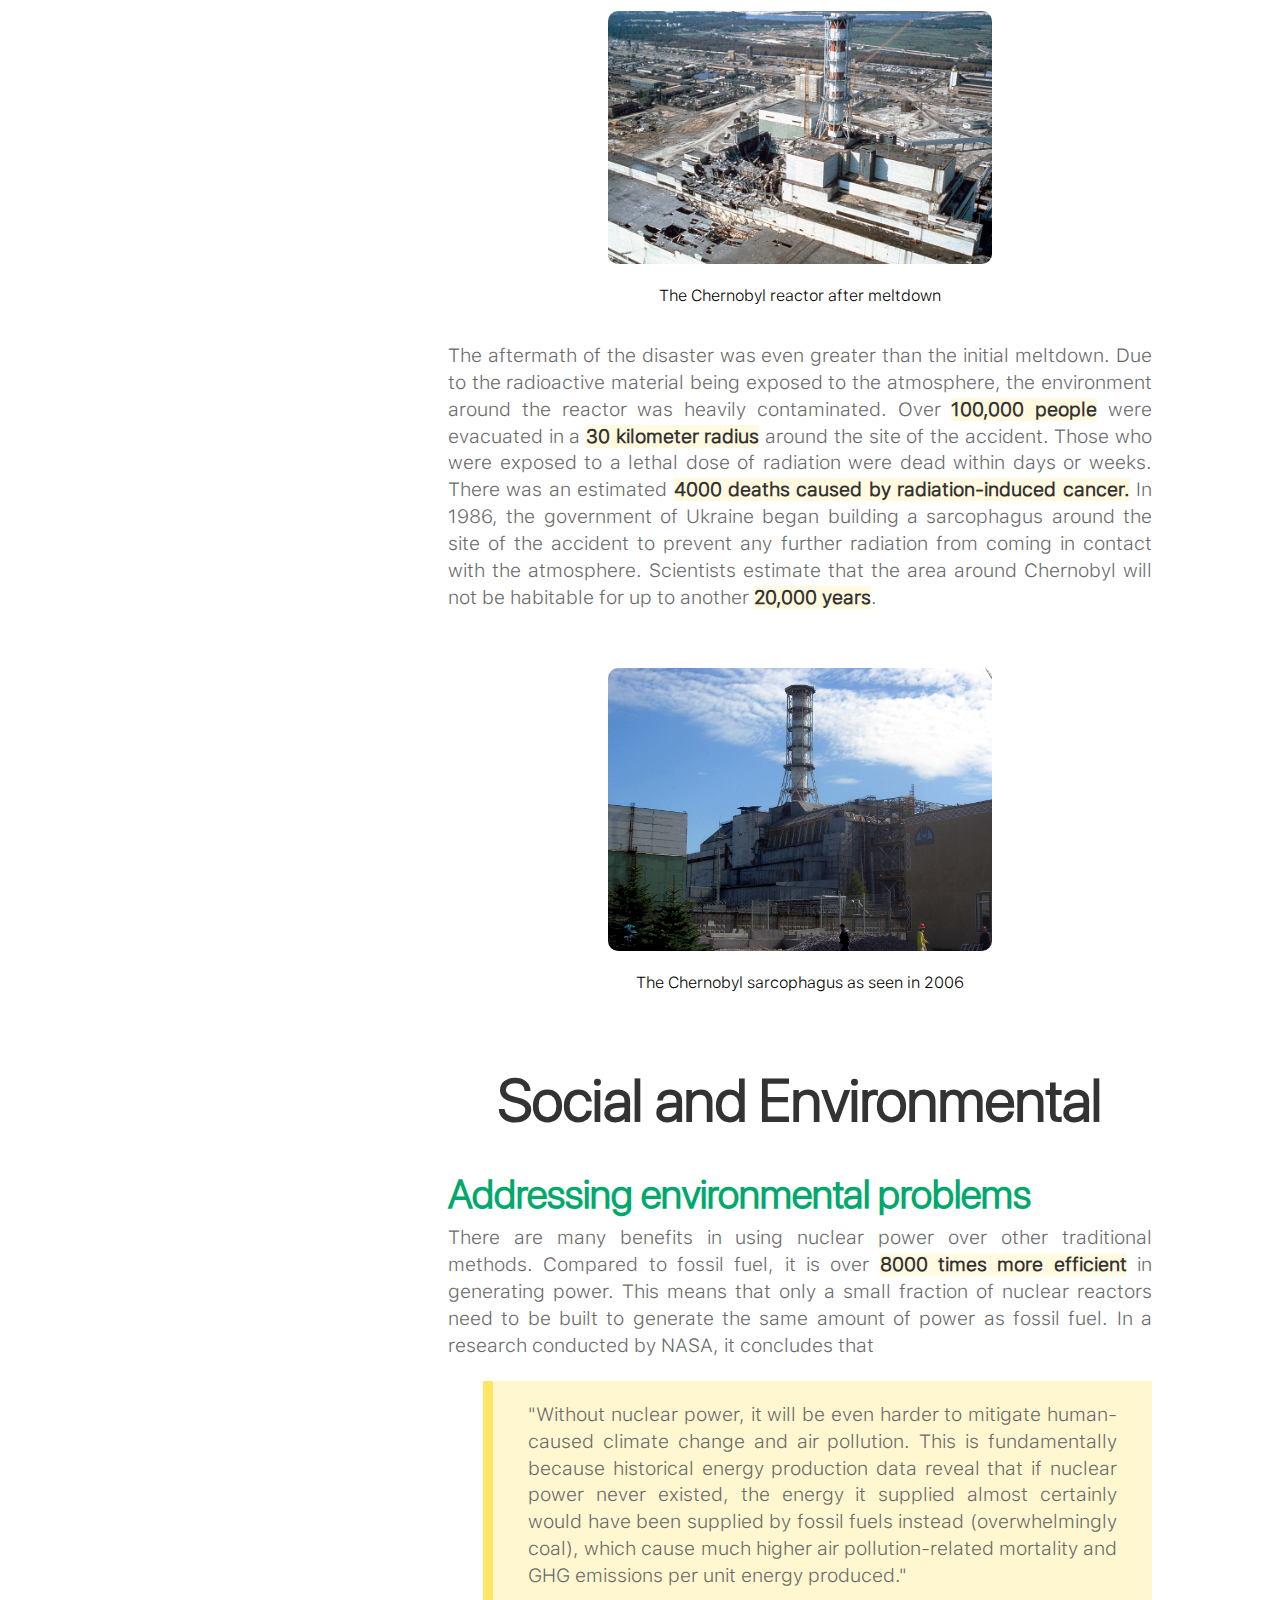
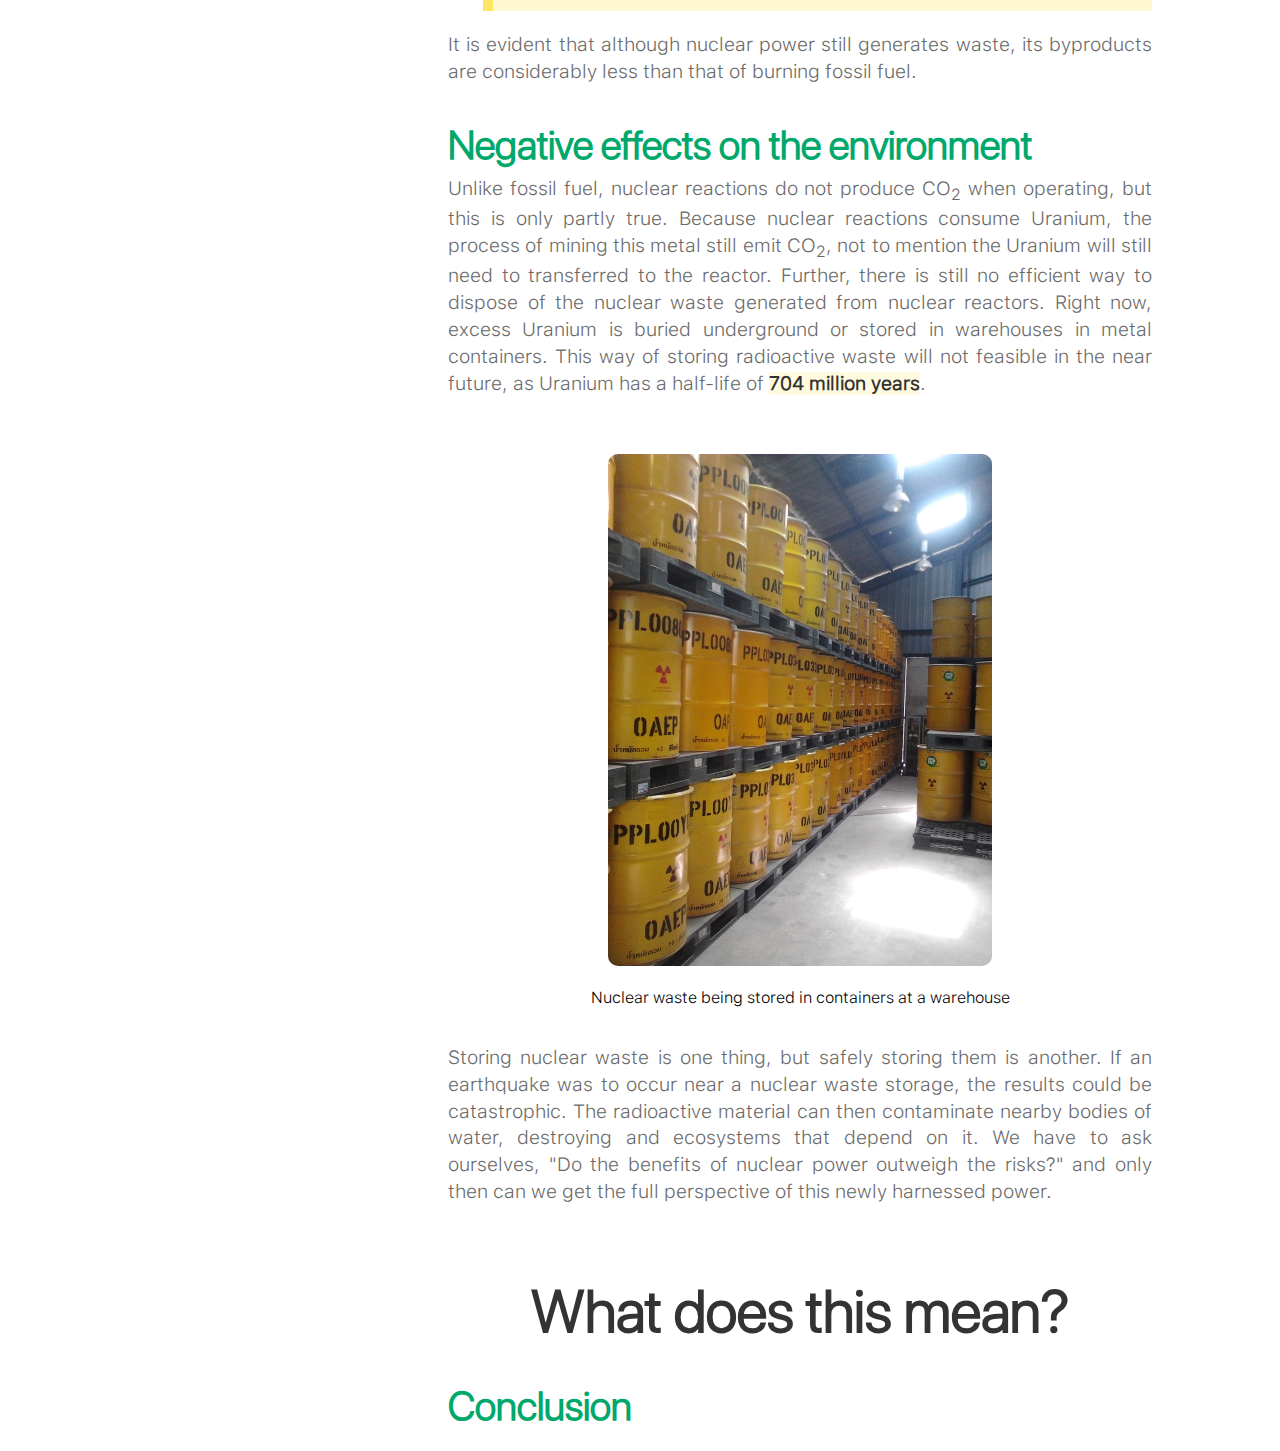
==== commit 34c24398: "added societal and environmental sections" ====
--- a/index.html
+++ b/index.html
@@ -33,7 +33,15 @@
                     <li><a href="#general-health-concerns">General Health Concerns</a></li>
                     <li><a href="#accidents">Accidents</a></li>
                 </ul>
-                <li><a href="#">Social/Environmental</a></li>
+                <li><a href="#social-and-env">Social and Environmental</a></li>
+                <ul class="sublist">
+                    <li><a href="#env-problems">Addressing environmental problems</a></li>
+                    <li><a href="#nuclear-env">Negative effects on the environment</a></li>
+                </ul>
+                <li><a href="#what-does-this-mean">What does this mean?</a></li>
+                <ul class="sublist">
+                    <li><a href="#conclusion">Conclusion</a></li>
+                </ul>
             </ul>
         </div>
         <div class="content">
@@ -43,11 +51,16 @@
                 <p>
                     Nuclear reactions are reactions that occur when a high energy particle collides with the nucleus of an atom. 
                     These particles can be protons, neutrons, alpha particles, photons, or any particle that 
-                    can overcome the <b>strong nuclear force</b>. The strong nuclear force is the force within the nucleus of an atom 
-                    that holds it together. As the size of the nucleus increases, this force dramatically decreases, which explains 
+                    can overcome the <b>strong nuclear force</b>. The <b>strong nuclear force</b> is the force within the nucleus of an atom 
+                    that holds it together. 
+                </p>
+                <img src="images/strong nuclear force.gif" alt="Strong Nuclear Force">
+                <p class="caption">The particle must overcome the strong nuclear force within the nucleus</p>
+                <p>    
+                    As the size of the nucleus <b>increases</b>, this force dramatically <b>decreases</b>, which explains 
                     why heavier elements are more unstable and are radioactive. With normal chemical reactions, only valence electrons 
                     are shared/exchanged, and the nucleus of the atom remains unchanged. On the other hand, nuclear reactions 
-                    occur at the nucleus, completely changing the properties of both the particles in the reaction. If however, the nucleus remains 
+                    occur at the nucleus, completely changing the <b>properties</b> of both the particles in the reaction. If however, the nucleus remains 
                     unchanged after the interaction with another nucleus or particle, then the process is referred to as an <b>elastic collision</b>
                     rather than a nuclear reaction.
                 </p>
@@ -57,8 +70,8 @@
             <div class="sub-section">
                 <h2 class="subtitle" id="types-of-reactions">Different Types of Nuclear Reactions</h2>
                 <p>
-                    There are two main types of nuclear reactions: <b>Fusion</b> and <b>Fission</b>. Fusion reactions are when two or more nuclei 
-                    are combined to form one or more different nuclei and other particles, producing energy along the way. Fission reactions 
+                    There are two main types of nuclear reactions: <b>Fusion</b> and <b>Fission</b>. Fusion reactions are when <b>two or more nuclei</b> 
+                    are combined to form one or more <b>different nuclei</b> and other particles, producing energy along the way. Fission reactions 
                     are the opposite, where the nucleus of an atom is split into lighter nuclei while producing a high amount of energy and other alpha particles.
                 </p>
                 <img src="images/fusion and fission.jpg" alt="Nuclear fusion and fission">
@@ -69,12 +82,12 @@
                 <h2 class="subtitle" id="nuclear-fusion">Nuclear Fusion</h2>
                 <p>
                     The most common example of nuclear fusion can be found right here in the solar system. The sun is a gigantic nuclear reactor, 
-                    undergoing the process of nuclear fusion at this very moment. Stars generate energy by first convert Hydrogen into Helium through 
-                    nuclear fusion. When a star has depleted its Hydrogen supply, it then converts Helium to heavier elements like Oxygen and Carbon. 
-                    The energy generated by nuclear fusion is what counteracts the star's gravitational force and keeps it stable. However, when 
-                    nuclear fusion reaches Iron, the energy generated is no longer higher than the energy it takes to undergo nuclear fusion. After 
+                    undergoing the process of <b>nuclear fusion</b> at this very moment. Stars generate energy by first convert <b>Hydrogen</b> into <b>Helium</b> through 
+                    <b>nuclear fusion</b>. When a star has depleted its <b>Hydrogen supply</b>, it then converts <b>Helium</b> to heavier elements like <b>Oxygen and Carbon.</b> 
+                    The energy generated by nuclear fusion is what counteracts the star's <b>gravitational force</b> and keeps it stable. However, when 
+                    nuclear fusion reaches <b>Iron</b>, the energy generated is no longer higher than the energy it takes to undergo nuclear fusion. After 
                     the star depletes its supply of lighter elements, it can no longer produce enough energy to support itself, and it collapses upon 
-                    itself, causing a <b>supernova</b>.
+                    itself in a spectacular <b>supernova</b>.
                 </p>
                 <p>
                     Although we can't direct harness the power of a star, <b>fusion reactors</b> which are based on this concept are already being developed.
@@ -85,8 +98,8 @@
             <div class="sub-section">
                 <h2 class="subtitle" id="nuclear-fission">Nuclear Fission</h2>
                 <p>
-                    Unlike nuclear fusion, nuclear fission can be found all around us. There are hundreds of nuclear power plants around the globe, powering 
-                    the world around us through nuclear fission. Nuclear power plants generate around 10% of the total power in the world. Nuclear power plants 
+                    Unlike nuclear fusion, <b>nuclear fission</b> can be found all around us. There are hundreds of nuclear power plants around the globe, powering 
+                    the world around us through nuclear fission. Nuclear power plants generate around <b>10%</b> of the total power in the world. Nuclear power plants 
                     are a lot more efficient than burning fossil fuel, with the added benefit of releasing less pollution into the environment.
                 </p>
                 <img src="images/nuclear power plant.jpg" alt="Nuclear Power Plant">
@@ -104,7 +117,7 @@
                 <p>
                     Generally, nuclear power plants are far away from most residential areas and have been extensively tested to prevent failures. 
                     However, long term unprotected exposure to the radiation generated by the reactor can cause considerable harm to a person. <b>Ionizing radiation</b> 
-                    is a type of radiation that strips electrons from atoms, thus <b>ionizing</b> them. Unstable isotopes that break down in a 
+                    is a type of radiation that strips electrons from atoms, thus <b>ionizing</b> them. <b>Unstable isotopes</b> that break down in a 
                     nuclear reactor emits ionizing radiation as they decay. Power plants today are constructed with material that absorbs the radiation emitted, 
                     and do not pose as a threat to those working in or around it.
                 </p>
@@ -115,11 +128,11 @@
                     Although a nuclear power plant is designed with safety as the number one priority, accidents do occur. Most notably, the <b>Chernobyl 
                     disaster</b>. In April of 1986, the Chernobyl nuclear power plant located in northern Ukraine suffered a meltdown. To this day, it is still 
                     considered the worst nuclear disaster in history. Ironically, the accident occurred during one of the safety checks on the reactor. The 
-                    purpose of the test was to simulate a power outage in order to observe how power could be supplied to the cooling system by the backup generators. 
-                    The results, as we know now, were disastrous. After the power of the reactor was lowered, it suddenly dropped again to near-zero levels, 
+                    purpose of the test was to <b>simulate a power outage in order to observe how power could be supplied to the cooling system by the backup generators.</b> 
+                    The results, as we know now, were disastrous. After the power of the reactor was lowered, it suddenly dropped again to <b>near-zero levels</b>, 
                     before being restored to its previous levels. By that time, the reactor has reached a highly unstable condition. The cool water 
-                    combined with the extremely hot fuel started generating an enormous amount of steam, which greatly increased the pressure within the reactor. 
-                    As the pressure increased more and more, and no ways of relieving it, the reactor exploded. The resulting fire and nuclear material started 
+                    combined with the extremely hot fuel started generating an enormous amount of steam, which greatly increased the <b>pressure</b> within the reactor. 
+                    As the <b>pressure</b> increased more and more with no ways of relieving it, the reactor exploded. The resulting fire and nuclear material started 
                     a chain reaction, causing many other explosions as well as filling the air with radioactive materials.
                 </p>
                 <img src="images/chernobyl.jpg" alt="Chernobyl">
@@ -127,14 +140,53 @@
                 <p>
                     The aftermath of the disaster was even greater than the initial meltdown. Due to the radioactive material being exposed to the atmosphere, 
                     the environment around the reactor was heavily contaminated. Over <b>100,000 people</b> were evacuated in a <b>30 kilometer radius</b> around the site 
-                    of the accident. Those who were exposed to a lethal dose of radiation were dead within days or weeks. There was an estimated <b>4000 deaths</b> 
-                    caused by radiation-induced cancer. In 1986, the government of Ukraine began building a sarcophagus around the site of the accident to 
+                    of the accident. Those who were exposed to a lethal dose of radiation were dead within days or weeks. There was an estimated <b>4000 deaths 
+                    caused by radiation-induced cancer.</b> In 1986, the government of Ukraine began building a sarcophagus around the site of the accident to 
                     prevent any further radiation from coming in contact with the atmosphere. Scientists estimate that the area around Chernobyl will not be 
                     habitable for up to another <b>20,000 years</b>.
                 </p>
                 <img src="images/sarcophagus.jpg" alt="Chernobyl Sarcophagus">
                 <p class="caption">The Chernobyl sarcophagus as seen in 2006</p>
             </div>
+            <div class="sub-section">
+                <h1 class="title" id="social-and-env">Social and Environmental</h1>
+                <h2 class="subtitle" id="env-problems">Addressing environmental problems</h2>
+                <p>
+                    There are many benefits in using nuclear power over other traditional methods. Compared to fossil fuel, it is over <b>8000 times more efficient</b> 
+                    in generating power. This means that only a small fraction of nuclear reactors need to be built to generate the same amount of power as fossil fuel. 
+                    In a research conducted by NASA, it concludes that 
+                </p>
+                <blockquote cite="https://climate.nasa.gov/news/903/coal-and-gas-are-far-more-harmful-than-nuclear-power/">
+                    "Without nuclear power, it will be even harder to mitigate human-caused climate change and air pollution. This is fundamentally because historical 
+                    energy production data reveal that if nuclear power never existed, the energy it supplied almost certainly would have been supplied by fossil fuels 
+                    instead (overwhelmingly coal), which cause much higher air pollution-related mortality and GHG emissions per unit energy produced."
+                </blockquote>
+                <p>
+                    It is evident that although nuclear power still generates waste, its byproducts are considerably less than that of burning fossil fuel.
+                </p>
+            </div>
+            <div class="sub-section">
+                <h2 class="subtitle" id="nuclear-env">Negative effects on the environment</h2>
+                <p>
+                    Unlike fossil fuel, nuclear reactions do not produce CO<sub>2</sub> when operating, but this is only partly true. Because nuclear reactions 
+                    consume Uranium, the process of mining this metal still emit CO<sub>2</sub>, not to mention the Uranium will still need to 
+                    transferred to the reactor. Further, there is still no efficient way to dispose of the nuclear waste generated from nuclear reactors. 
+                    Right now, excess Uranium is buried underground or stored in warehouses in metal containers. This way of storing radioactive waste will not feasible in the near 
+                    future, as Uranium has a half-life of <b>704 million years</b>.
+                </p>
+                <img src="images/waste containers.jpg" alt="Radioactive Waste Containers">
+                <p class="caption">Nuclear waste being stored in containers at a warehouse</p>
+                <p>
+                    Storing nuclear waste is one thing, but safely storing them is another. If an earthquake was to occur near a nuclear waste storage, the 
+                    results could be catastrophic. The radioactive material can then contaminate nearby bodies of water, destroying and ecosystems that depend 
+                    on it. We have to ask ourselves, "Do the benefits of nuclear power outweigh the risks?" and only then can we get the full perspective of 
+                    this newly harnessed power.
+                </p>
+            </div>
+            <div class="sub-section">
+                <h1 class="title" id="what-does-this-mean">What does this mean?</h1>
+                <h2 class="subtitle" id="conclusion">Conclusion</h2>
+            </div>
         </div>
     </div>
 </body>
--- a/css/global.css
+++ b/css/global.css
@@ -21,6 +21,11 @@
 @font-face {
     src: url(../fonts/SF-Pro-Text-Light.otf);
     font-family: "SF Text Light";
+}
+
+@font-face {
+    src: url(../fonts/SF-Pro-Text-Regular.otf);
+    font-family: "SF Text Reg";
 }
 
 
@@ -128,6 +133,19 @@
     margin: 3% 0%;
 }
 
+blockquote {
+    border-left: 10px solid #ffe564;
+    padding: 3% 5%;
+    margin-left: 5%;
+    font-family: "SF Text Light";
+    font-size: 1.2rem;
+    text-align: justify;
+    color: #696969;
+    /* background: #f9f9f9; */
+    line-height: 1.4;
+    background: rgba(255,229,100,0.3);
+}
+
 .citations p {
     line-height: 1.5;
     text-align: left;
@@ -136,16 +154,19 @@
 img {
     margin-top: 5%;
     width: 30vw;
+    border-radius: 10px;
 }
 
 b {
     color: #333;
+    background: rgba(255,229,100,0.2);
 }
 
 .caption {
     font-size: 1rem;
     text-align: center;
     margin-bottom: 5%;
+    color: black;
 }
 
 .sub-section {
@@ -161,7 +182,7 @@
     font-family: SFLight;
     font-size: 1.5rem;
     padding: 2%;
-    padding-top: 6%;
+    padding-top: 10%;
     border: 1px lightgrey solid;
     background-color: #f3f5f9;
 }
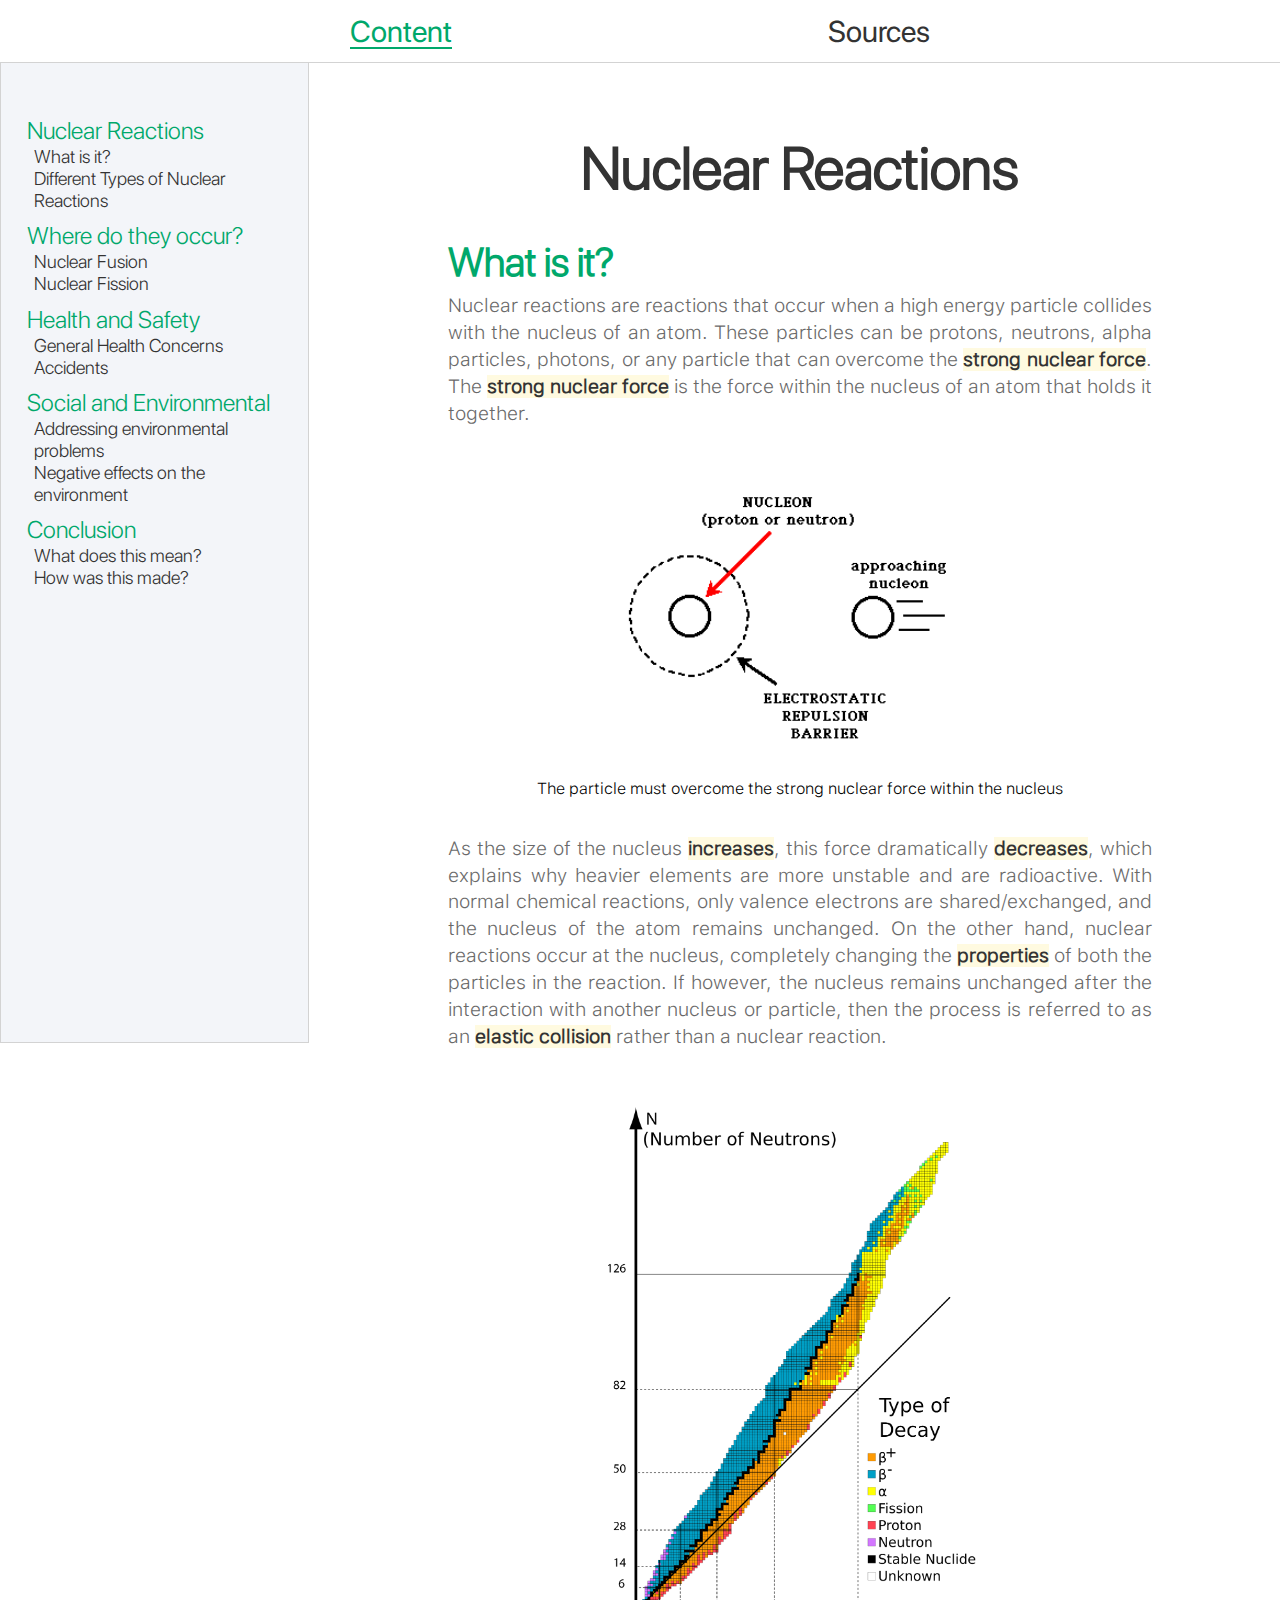
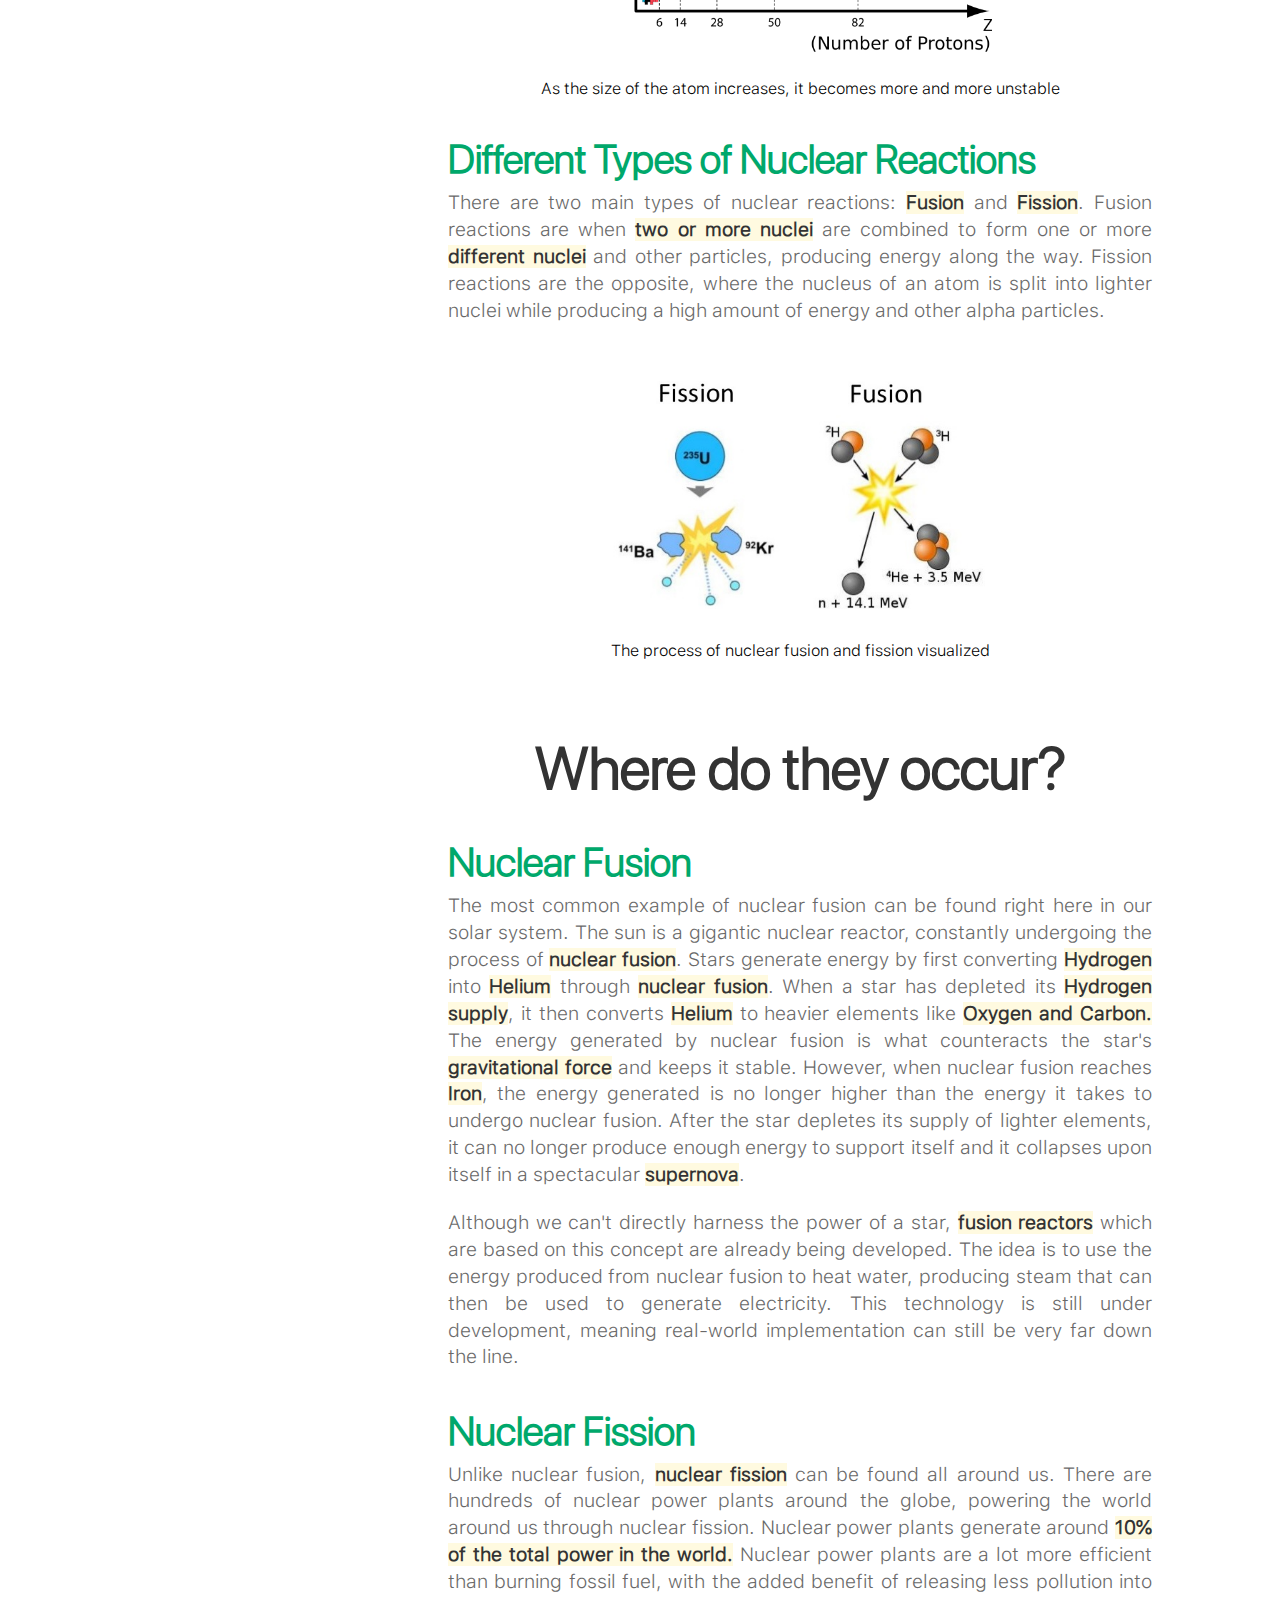
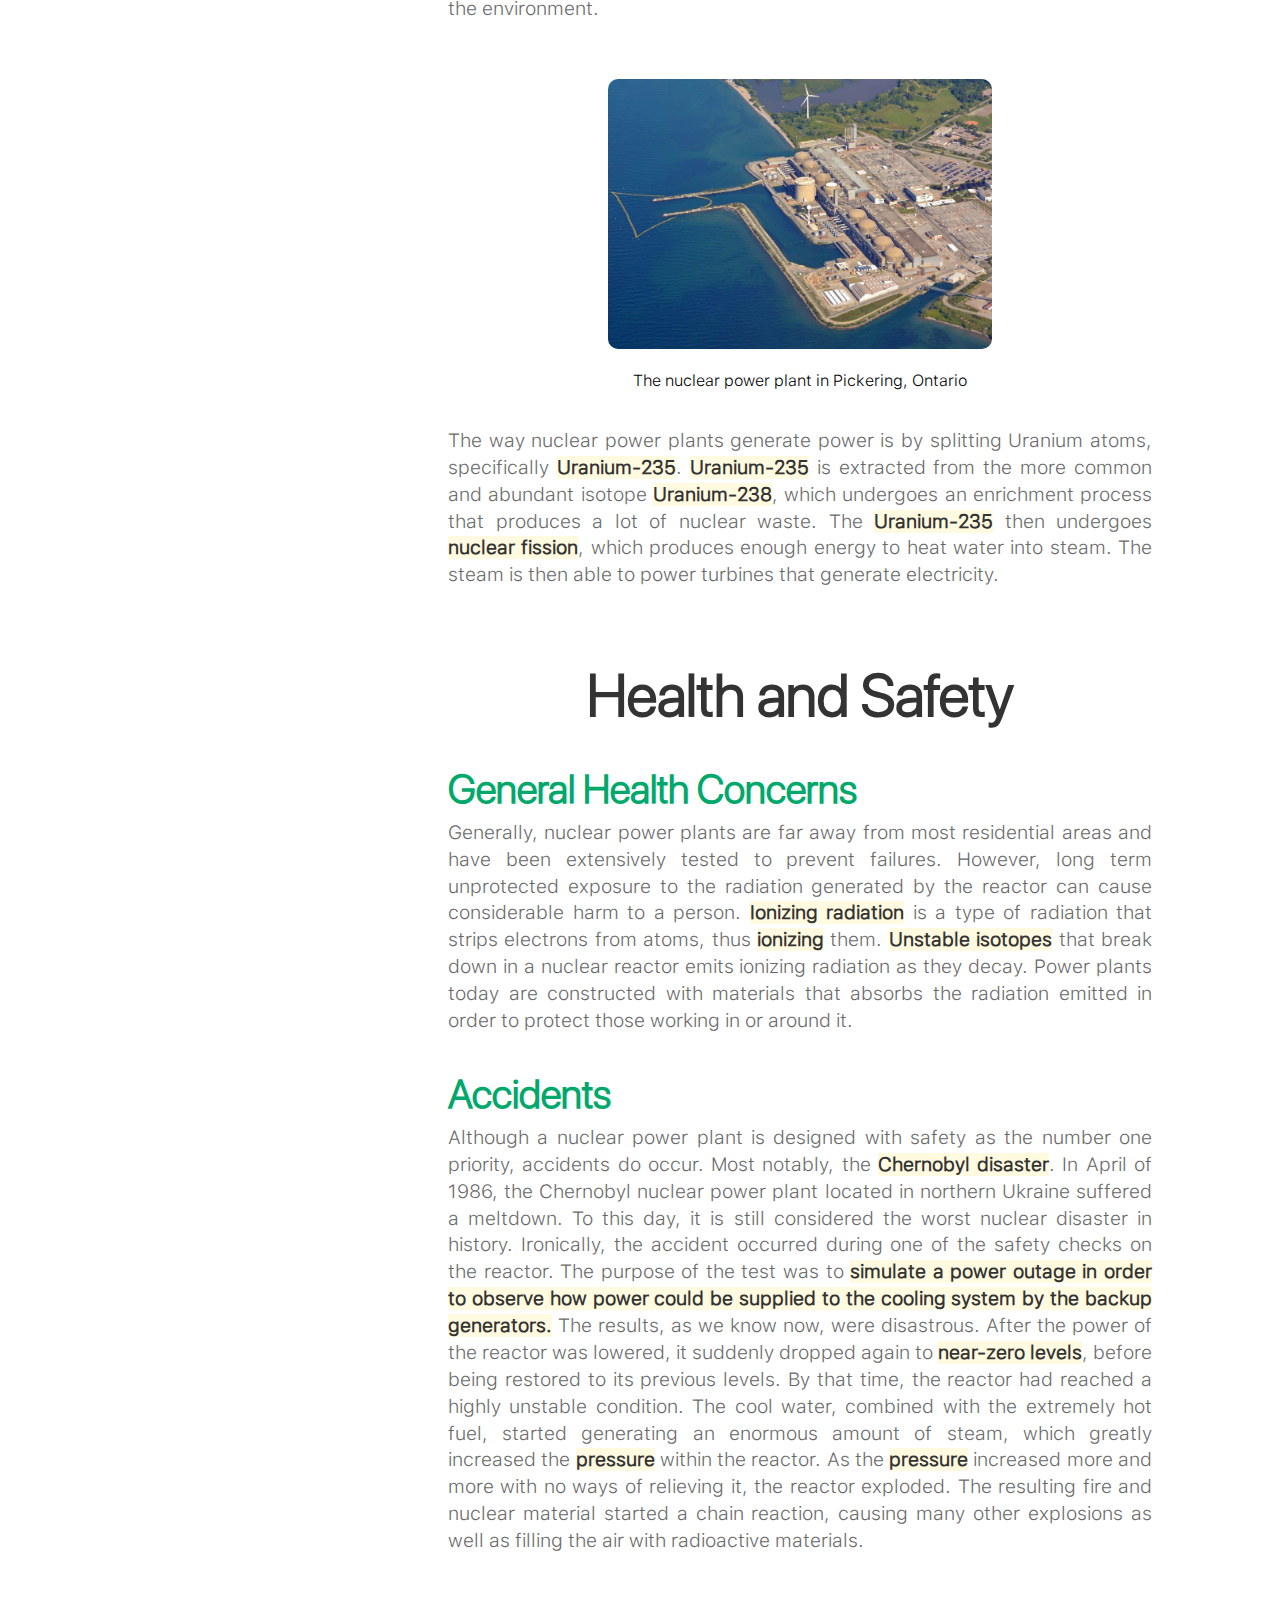
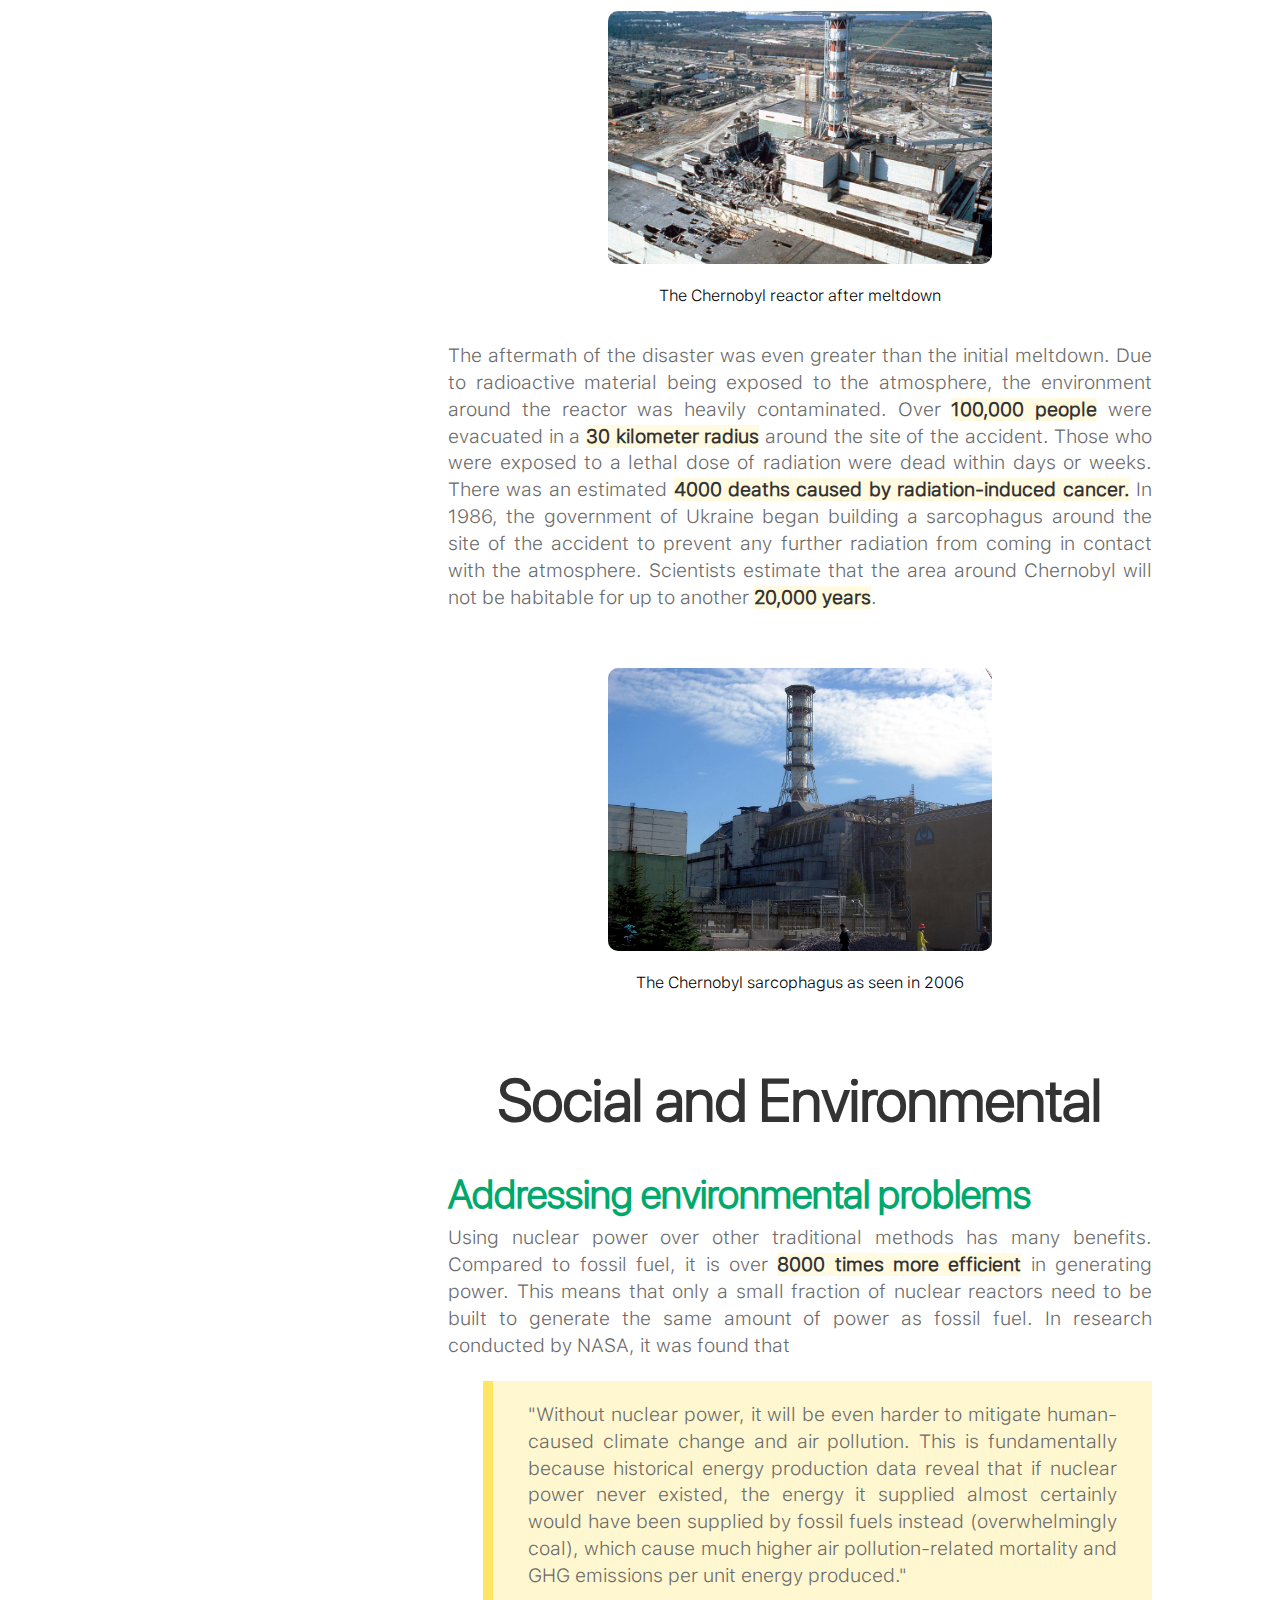
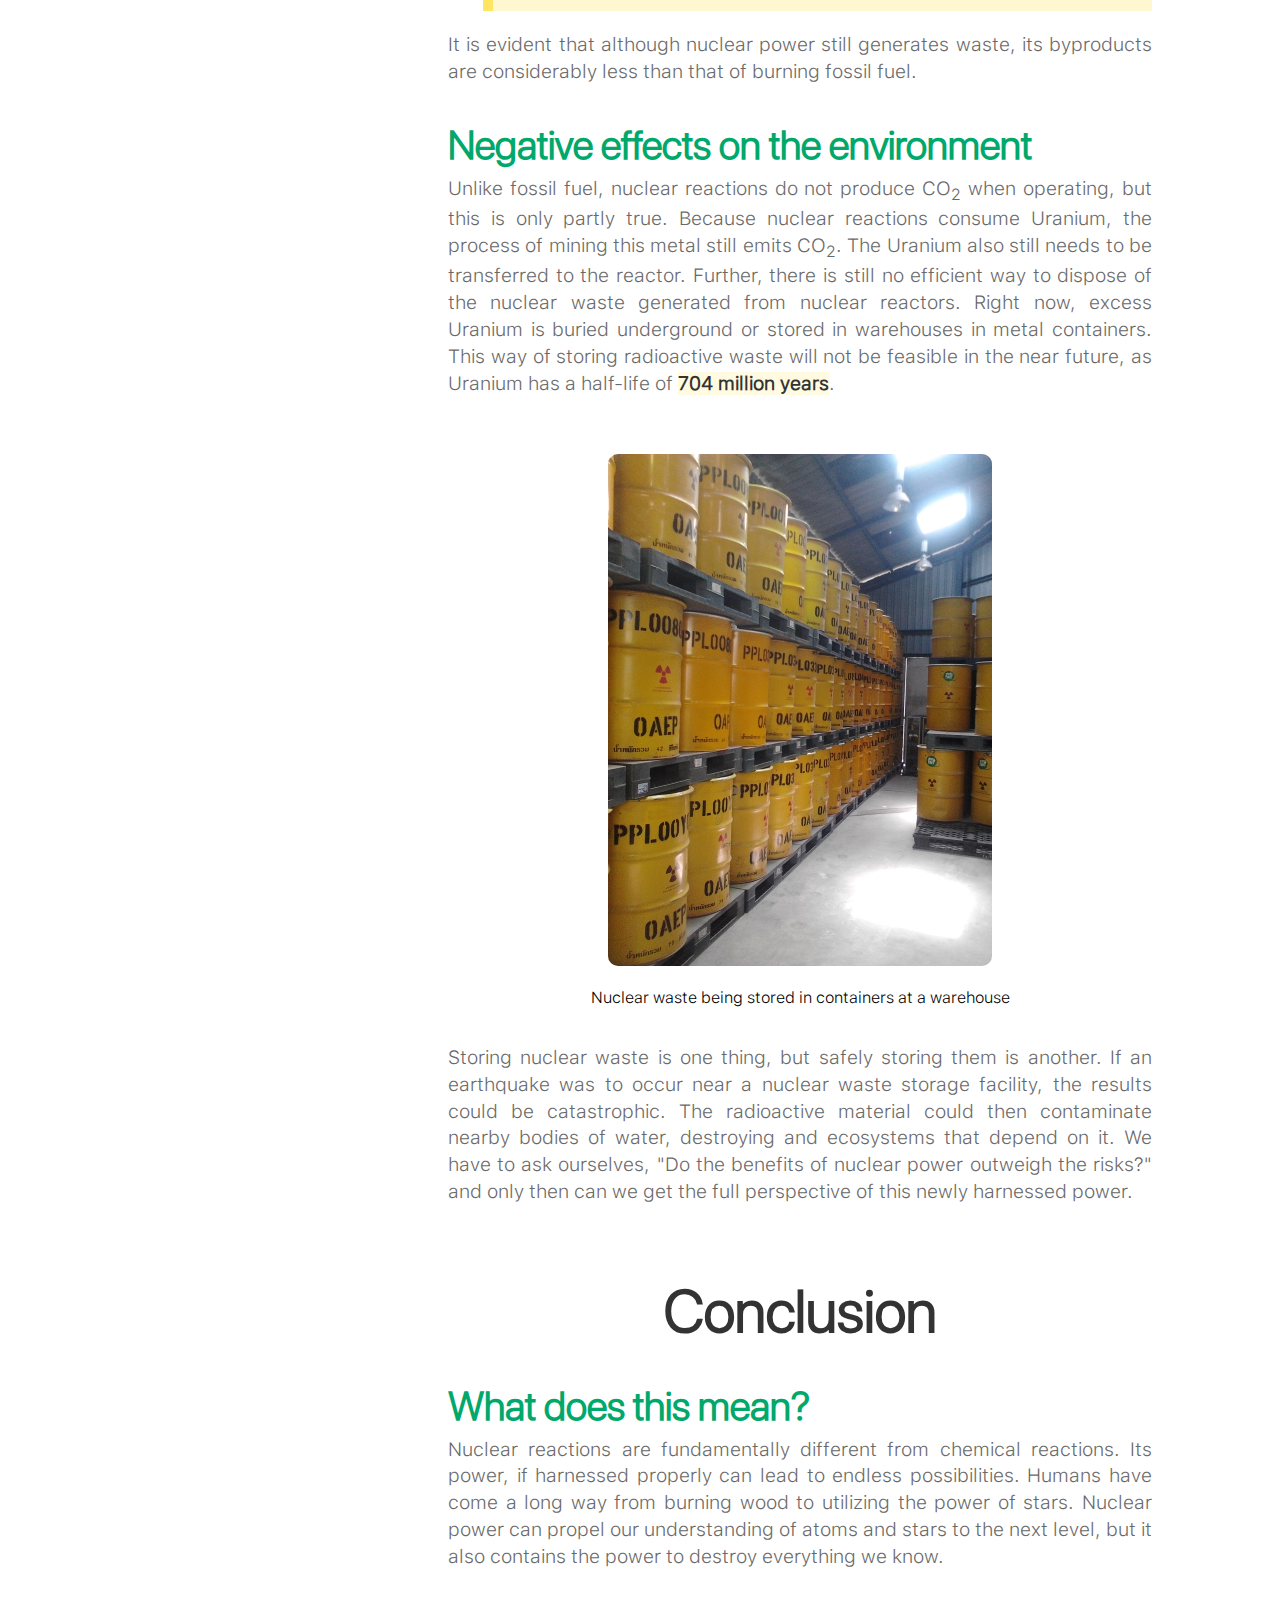
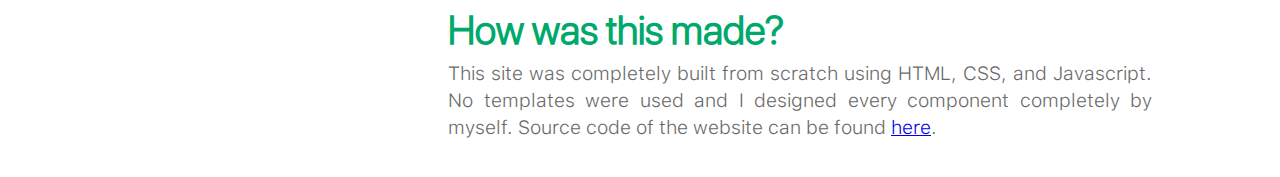
==== commit 184666fb: "added conclusion and more sources" ====
--- a/index.html
+++ b/index.html
@@ -38,9 +38,10 @@
                     <li><a href="#env-problems">Addressing environmental problems</a></li>
                     <li><a href="#nuclear-env">Negative effects on the environment</a></li>
                 </ul>
-                <li><a href="#what-does-this-mean">What does this mean?</a></li>
-                <ul class="sublist">
-                    <li><a href="#conclusion">Conclusion</a></li>
+                <li><a href="#conclusion">Conclusion</a></li>
+                <ul class="sublist">
+                    <li><a href="#what-does-this-mean">What does this mean?</a></li>
+                    <li><a href="#how-was-this-made">How was this made?</a></li>
                 </ul>
             </ul>
         </div>
@@ -81,16 +82,16 @@
                 <h1 class="title" id="where-do-they-occur">Where do they occur?</h1>
                 <h2 class="subtitle" id="nuclear-fusion">Nuclear Fusion</h2>
                 <p>
-                    The most common example of nuclear fusion can be found right here in the solar system. The sun is a gigantic nuclear reactor, 
-                    undergoing the process of <b>nuclear fusion</b> at this very moment. Stars generate energy by first convert <b>Hydrogen</b> into <b>Helium</b> through 
+                    The most common example of nuclear fusion can be found right here in our solar system. The sun is a gigantic nuclear reactor, 
+                    constantly undergoing the process of <b>nuclear fusion</b>. Stars generate energy by first converting <b>Hydrogen</b> into <b>Helium</b> through 
                     <b>nuclear fusion</b>. When a star has depleted its <b>Hydrogen supply</b>, it then converts <b>Helium</b> to heavier elements like <b>Oxygen and Carbon.</b> 
                     The energy generated by nuclear fusion is what counteracts the star's <b>gravitational force</b> and keeps it stable. However, when 
                     nuclear fusion reaches <b>Iron</b>, the energy generated is no longer higher than the energy it takes to undergo nuclear fusion. After 
-                    the star depletes its supply of lighter elements, it can no longer produce enough energy to support itself, and it collapses upon 
+                    the star depletes its supply of lighter elements, it can no longer produce enough energy to support itself and it collapses upon 
                     itself in a spectacular <b>supernova</b>.
                 </p>
                 <p>
-                    Although we can't direct harness the power of a star, <b>fusion reactors</b> which are based on this concept are already being developed.
+                    Although we can't directly harness the power of a star, <b>fusion reactors</b> which are based on this concept are already being developed.
                     The idea is to use the energy produced from nuclear fusion to heat water, producing steam that can then be used to generate 
                     electricity. This technology is still under development, meaning real-world implementation can still be very far down the line.
                 </p>
@@ -99,7 +100,7 @@
                 <h2 class="subtitle" id="nuclear-fission">Nuclear Fission</h2>
                 <p>
                     Unlike nuclear fusion, <b>nuclear fission</b> can be found all around us. There are hundreds of nuclear power plants around the globe, powering 
-                    the world around us through nuclear fission. Nuclear power plants generate around <b>10%</b> of the total power in the world. Nuclear power plants 
+                    the world around us through nuclear fission. Nuclear power plants generate around <b>10% of the total power in the world.</b> Nuclear power plants 
                     are a lot more efficient than burning fossil fuel, with the added benefit of releasing less pollution into the environment.
                 </p>
                 <img src="images/nuclear power plant.jpg" alt="Nuclear Power Plant">
@@ -118,8 +119,8 @@
                     Generally, nuclear power plants are far away from most residential areas and have been extensively tested to prevent failures. 
                     However, long term unprotected exposure to the radiation generated by the reactor can cause considerable harm to a person. <b>Ionizing radiation</b> 
                     is a type of radiation that strips electrons from atoms, thus <b>ionizing</b> them. <b>Unstable isotopes</b> that break down in a 
-                    nuclear reactor emits ionizing radiation as they decay. Power plants today are constructed with material that absorbs the radiation emitted, 
-                    and do not pose as a threat to those working in or around it.
+                    nuclear reactor emits ionizing radiation as they decay. Power plants today are constructed with materials that absorbs the radiation emitted in order 
+                    to protect those working in or around it.
                 </p>
             </div>
             <div class="sub-section">
@@ -130,15 +131,15 @@
                     considered the worst nuclear disaster in history. Ironically, the accident occurred during one of the safety checks on the reactor. The 
                     purpose of the test was to <b>simulate a power outage in order to observe how power could be supplied to the cooling system by the backup generators.</b> 
                     The results, as we know now, were disastrous. After the power of the reactor was lowered, it suddenly dropped again to <b>near-zero levels</b>, 
-                    before being restored to its previous levels. By that time, the reactor has reached a highly unstable condition. The cool water 
-                    combined with the extremely hot fuel started generating an enormous amount of steam, which greatly increased the <b>pressure</b> within the reactor. 
+                    before being restored to its previous levels. By that time, the reactor had reached a highly unstable condition. The cool water, 
+                    combined with the extremely hot fuel, started generating an enormous amount of steam, which greatly increased the <b>pressure</b> within the reactor. 
                     As the <b>pressure</b> increased more and more with no ways of relieving it, the reactor exploded. The resulting fire and nuclear material started 
                     a chain reaction, causing many other explosions as well as filling the air with radioactive materials.
                 </p>
                 <img src="images/chernobyl.jpg" alt="Chernobyl">
                 <p class="caption">The Chernobyl reactor after meltdown</p>
                 <p>
-                    The aftermath of the disaster was even greater than the initial meltdown. Due to the radioactive material being exposed to the atmosphere, 
+                    The aftermath of the disaster was even greater than the initial meltdown. Due to radioactive material being exposed to the atmosphere, 
                     the environment around the reactor was heavily contaminated. Over <b>100,000 people</b> were evacuated in a <b>30 kilometer radius</b> around the site 
                     of the accident. Those who were exposed to a lethal dose of radiation were dead within days or weeks. There was an estimated <b>4000 deaths 
                     caused by radiation-induced cancer.</b> In 1986, the government of Ukraine began building a sarcophagus around the site of the accident to 
@@ -152,9 +153,9 @@
                 <h1 class="title" id="social-and-env">Social and Environmental</h1>
                 <h2 class="subtitle" id="env-problems">Addressing environmental problems</h2>
                 <p>
-                    There are many benefits in using nuclear power over other traditional methods. Compared to fossil fuel, it is over <b>8000 times more efficient</b> 
-                    in generating power. This means that only a small fraction of nuclear reactors need to be built to generate the same amount of power as fossil fuel. 
-                    In a research conducted by NASA, it concludes that 
+                    Using nuclear power over other traditional methods has many benefits. Compared to fossil fuel, it is over <b>8000 times more efficient</b> 
+                    in generating power. This means that only a small  fraction of nuclear reactors need to be built to generate the same amount of power as fossil fuel. 
+                    In research conducted by NASA, it was found that 
                 </p>
                 <blockquote cite="https://climate.nasa.gov/news/903/coal-and-gas-are-far-more-harmful-than-nuclear-power/">
                     "Without nuclear power, it will be even harder to mitigate human-caused climate change and air pollution. This is fundamentally because historical 
@@ -169,23 +170,35 @@
                 <h2 class="subtitle" id="nuclear-env">Negative effects on the environment</h2>
                 <p>
                     Unlike fossil fuel, nuclear reactions do not produce CO<sub>2</sub> when operating, but this is only partly true. Because nuclear reactions 
-                    consume Uranium, the process of mining this metal still emit CO<sub>2</sub>, not to mention the Uranium will still need to 
+                    consume Uranium, the process of mining this metal still emits CO<sub>2</sub>. The Uranium also still needs to be 
                     transferred to the reactor. Further, there is still no efficient way to dispose of the nuclear waste generated from nuclear reactors. 
-                    Right now, excess Uranium is buried underground or stored in warehouses in metal containers. This way of storing radioactive waste will not feasible in the near 
+                    Right now, excess Uranium is buried underground or stored in warehouses in metal containers. This way of storing radioactive waste will not be feasible in the near 
                     future, as Uranium has a half-life of <b>704 million years</b>.
                 </p>
                 <img src="images/waste containers.jpg" alt="Radioactive Waste Containers">
                 <p class="caption">Nuclear waste being stored in containers at a warehouse</p>
                 <p>
-                    Storing nuclear waste is one thing, but safely storing them is another. If an earthquake was to occur near a nuclear waste storage, the 
-                    results could be catastrophic. The radioactive material can then contaminate nearby bodies of water, destroying and ecosystems that depend 
+                    Storing nuclear waste is one thing, but safely storing them is another. If an earthquake was to occur near a nuclear waste storage facility, the 
+                    results could be catastrophic. The radioactive material could then contaminate nearby bodies of water, destroying and ecosystems that depend 
                     on it. We have to ask ourselves, "Do the benefits of nuclear power outweigh the risks?" and only then can we get the full perspective of 
                     this newly harnessed power.
                 </p>
             </div>
             <div class="sub-section">
-                <h1 class="title" id="what-does-this-mean">What does this mean?</h1>
-                <h2 class="subtitle" id="conclusion">Conclusion</h2>
+                <h1 class="title" id="conclusion">Conclusion</h1>
+                <h2 class="subtitle" id="what-does-this-mean">What does this mean?</h2>
+                <p>
+                    Nuclear reactions are fundamentally different from chemical reactions. Its power, if harnessed properly can lead to endless possibilities. 
+                    Humans have come a long way from burning wood to utilizing the power of stars. Nuclear power can propel our understanding 
+                    of atoms and stars to the next level, but it also contains the power to destroy everything we know.
+                </p>
+            </div>
+            <div class="sub-section">
+                <h2 class="subtitle" id="how-was-this-made">How was this made?</h2>
+                <p>
+                    This site was completely built from scratch using HTML, CSS, and Javascript. No templates were used and I designed every component 
+                    completely by myself. Source code of the website can be found <a href="https://github.com/RyanL123/SCH3U0-Culminating" target="_blank">here</a>.
+                </p>
             </div>
         </div>
     </div>
--- a/css/global.css
+++ b/css/global.css
@@ -39,7 +39,6 @@
     background-color: white;
     border-bottom: 1px lightgray solid;
     position: relative;
-    z-index: 10;
 }
 
 nav ul{
@@ -141,7 +140,6 @@
     font-size: 1.2rem;
     text-align: justify;
     color: #696969;
-    /* background: #f9f9f9; */
     line-height: 1.4;
     background: rgba(255,229,100,0.3);
 }
@@ -182,7 +180,7 @@
     font-family: SFLight;
     font-size: 1.5rem;
     padding: 2%;
-    padding-top: 10%;
+    padding-top: 9%;
     border: 1px lightgrey solid;
     background-color: #f3f5f9;
 }
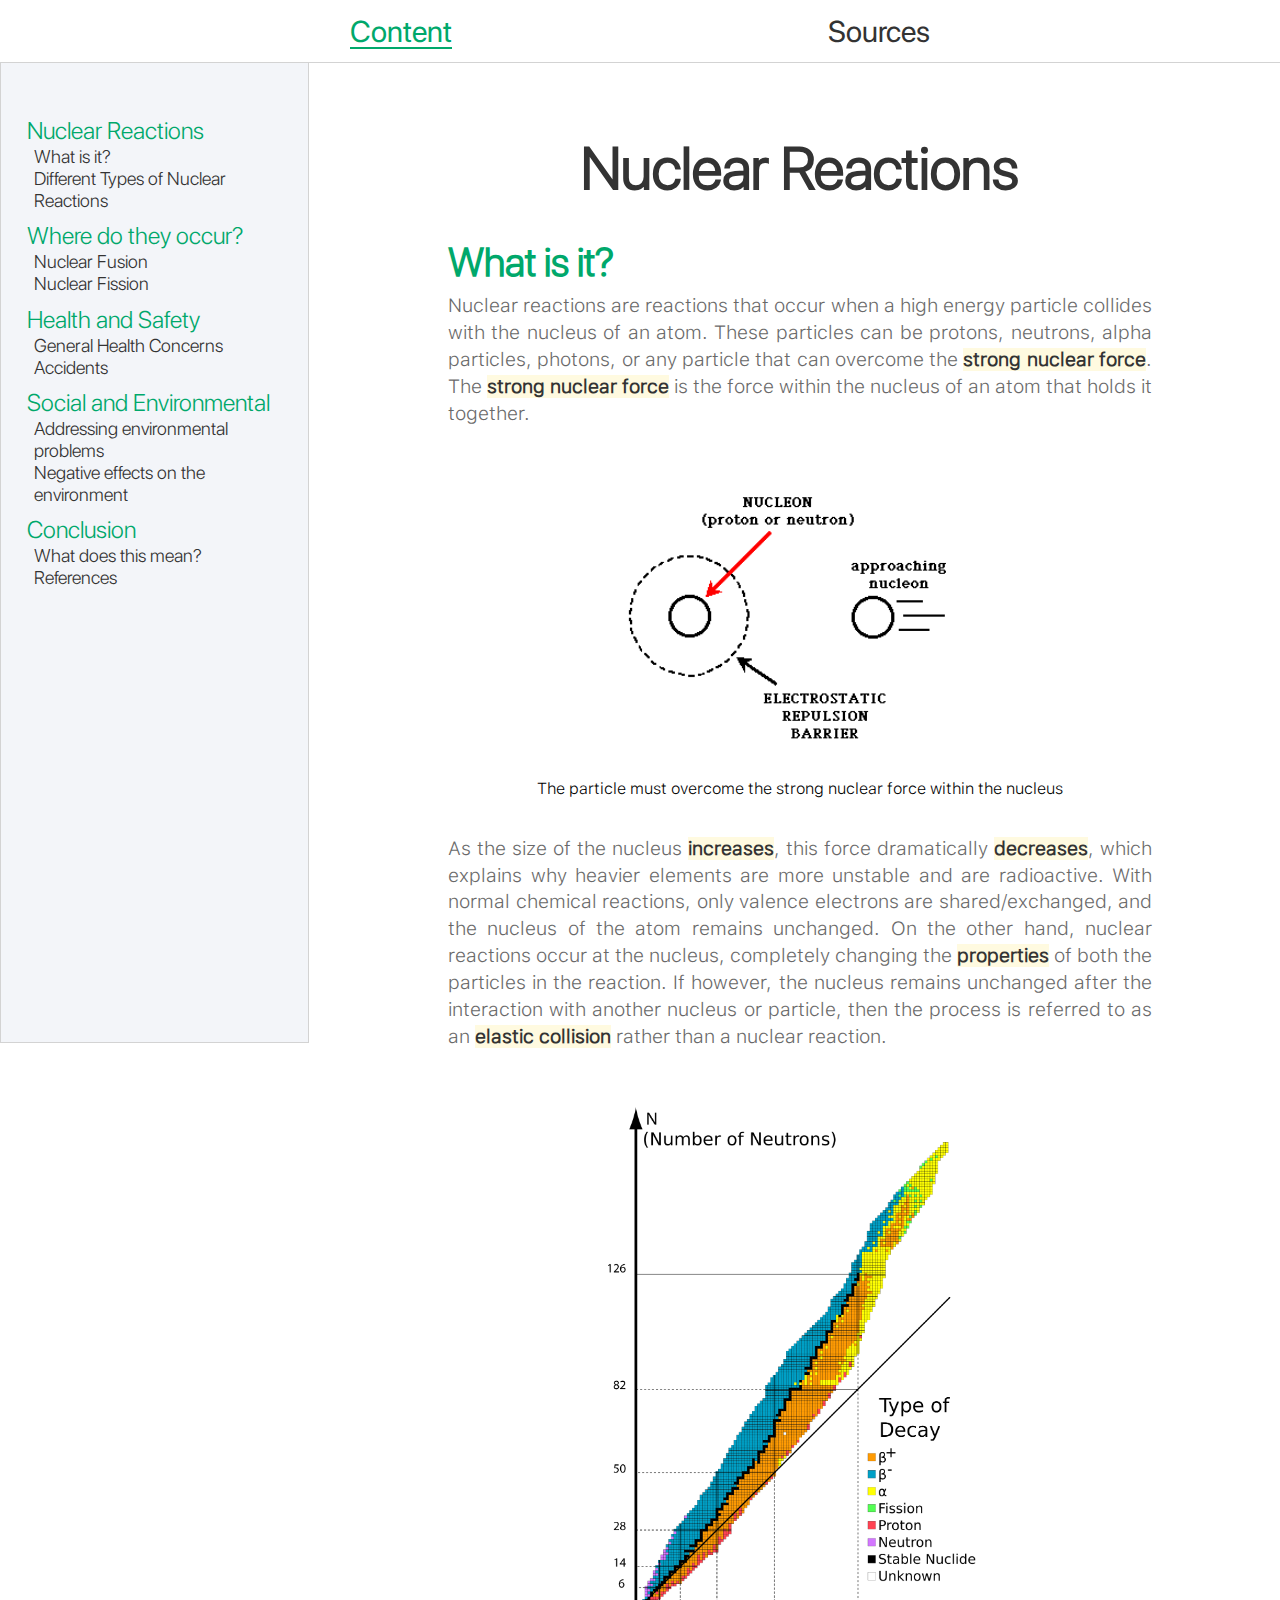
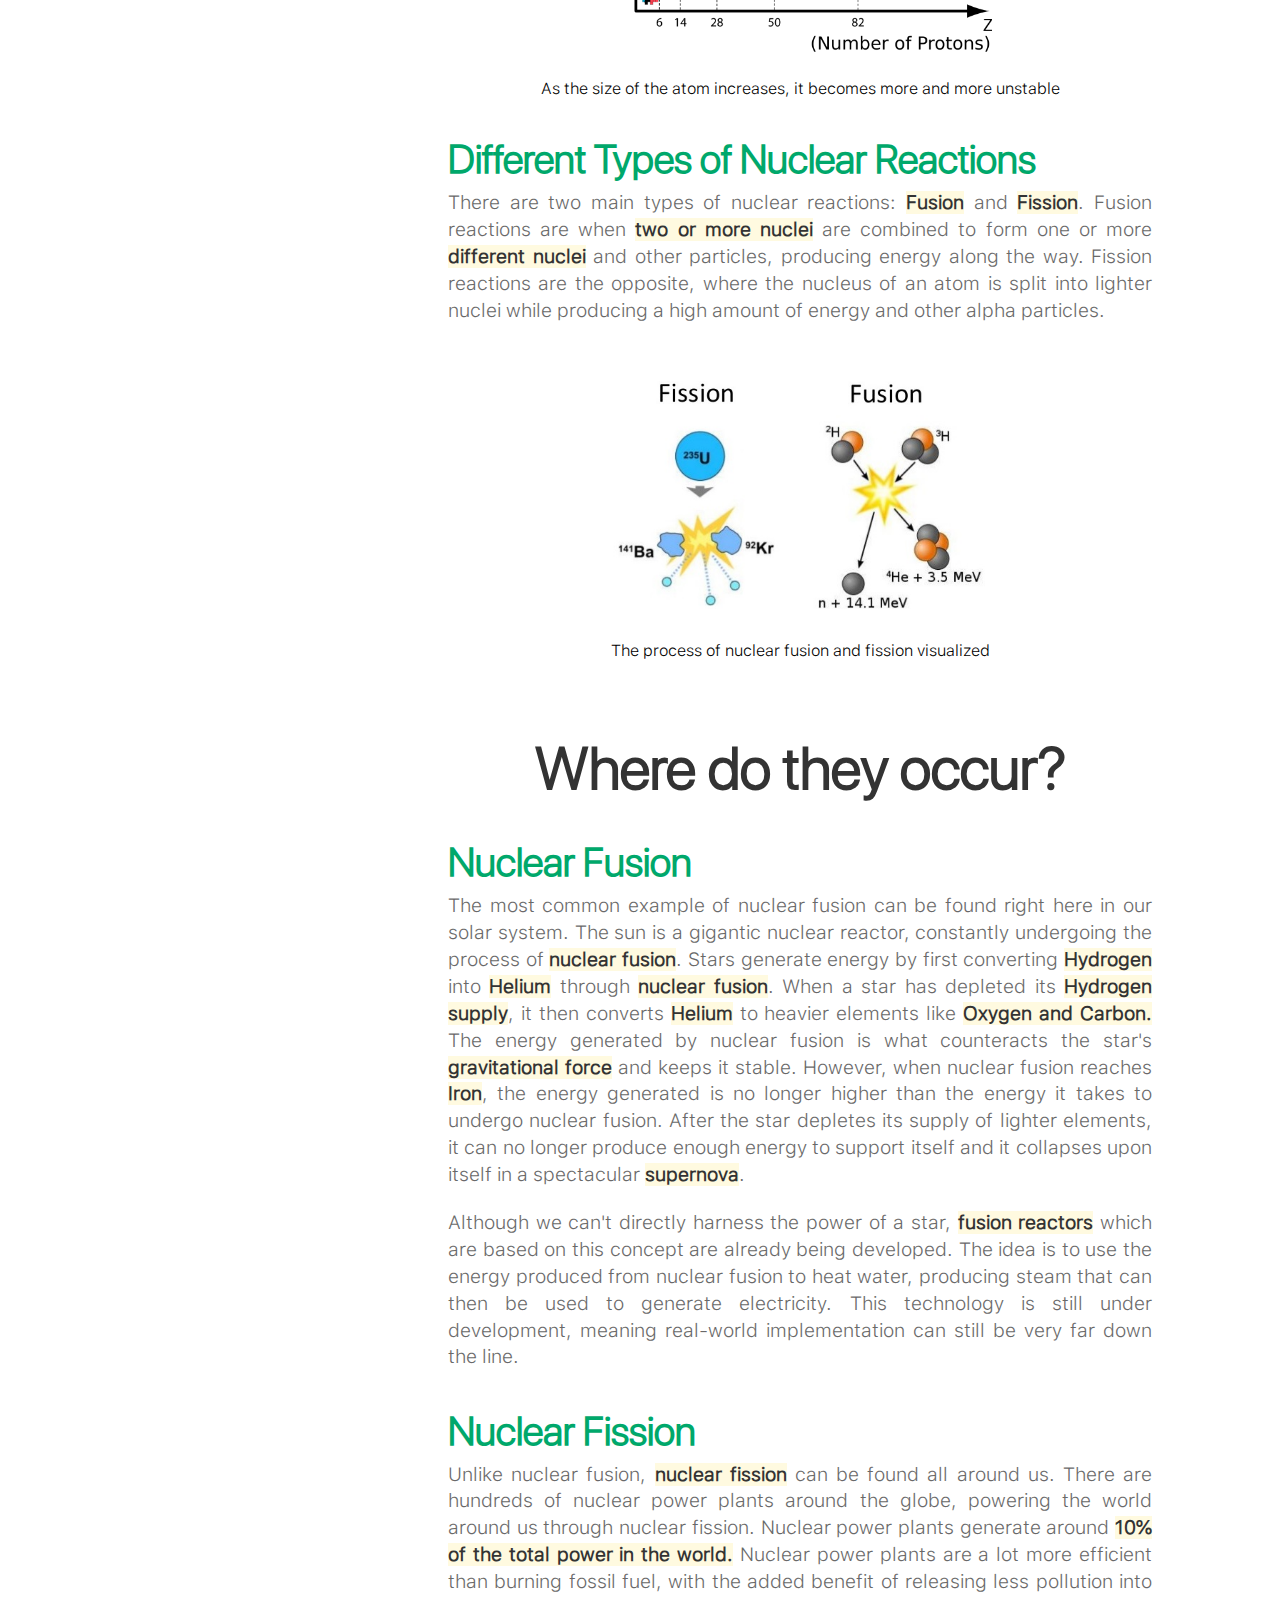
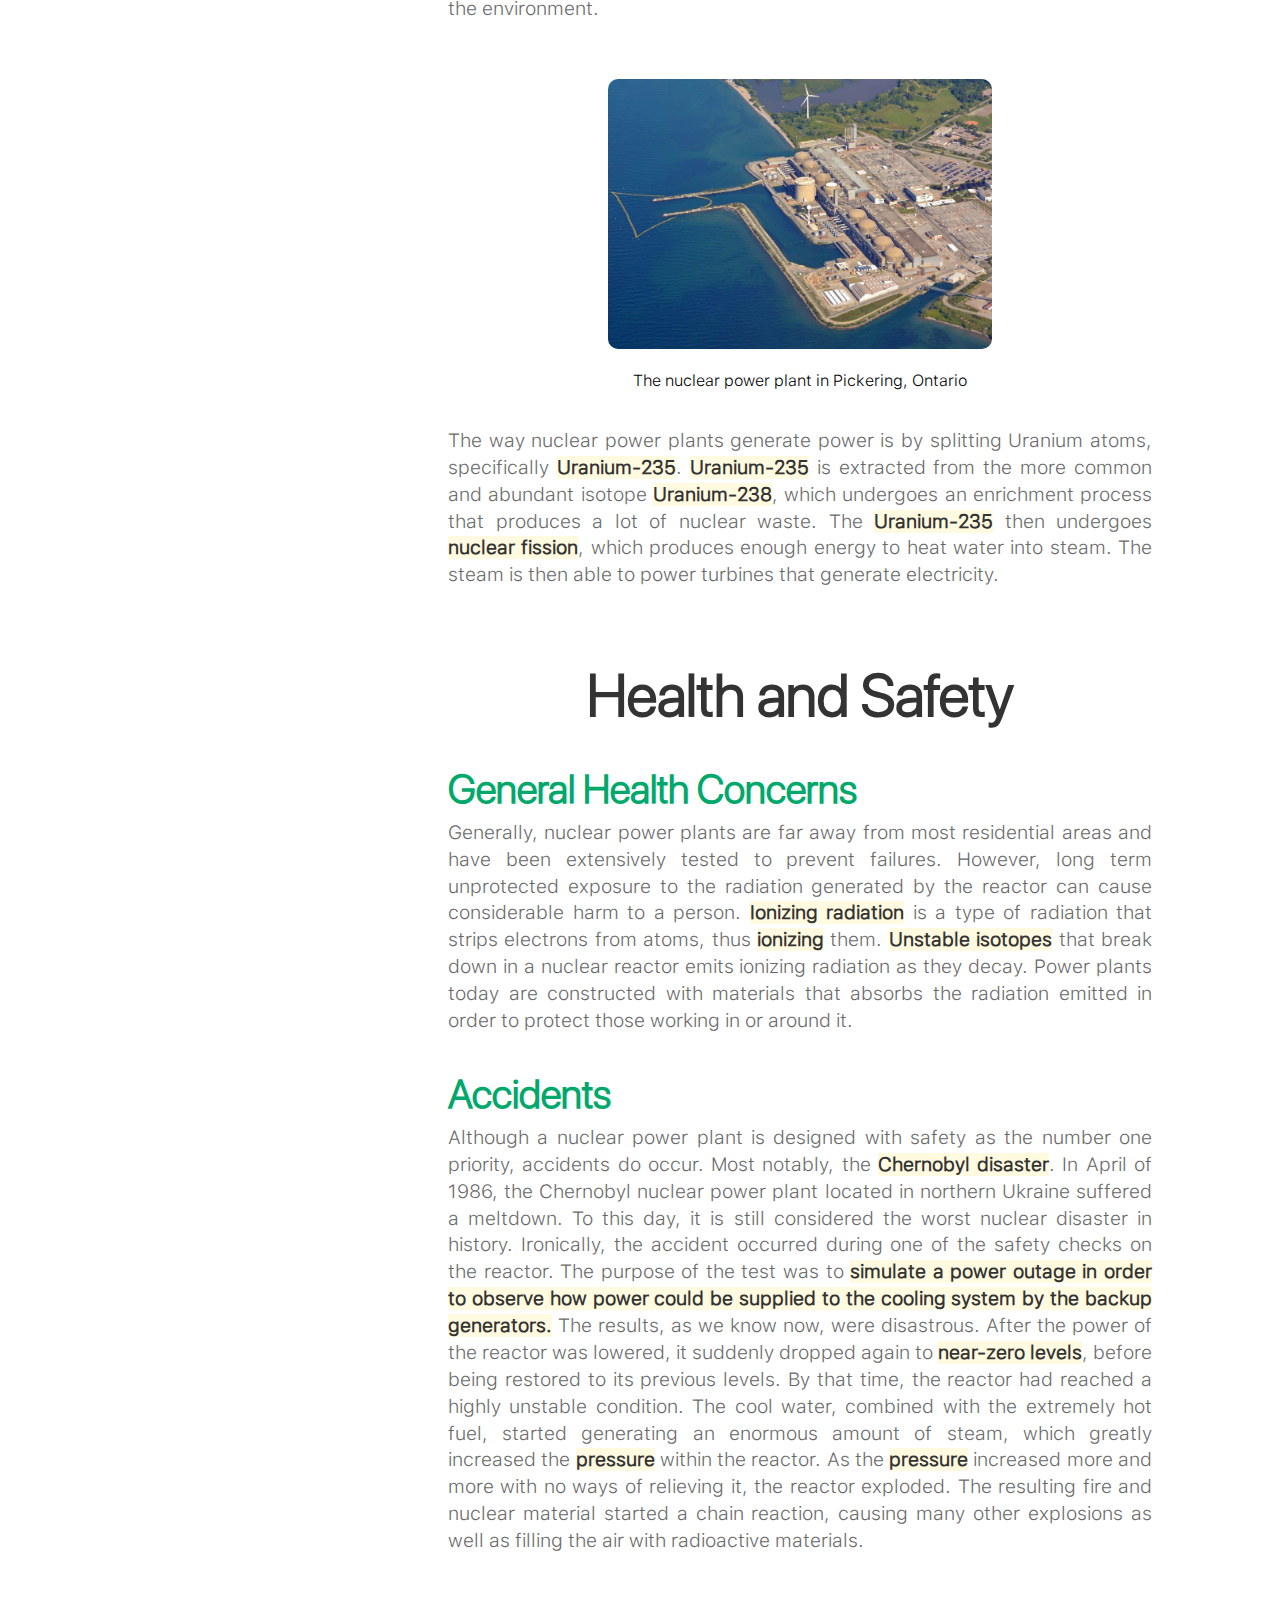
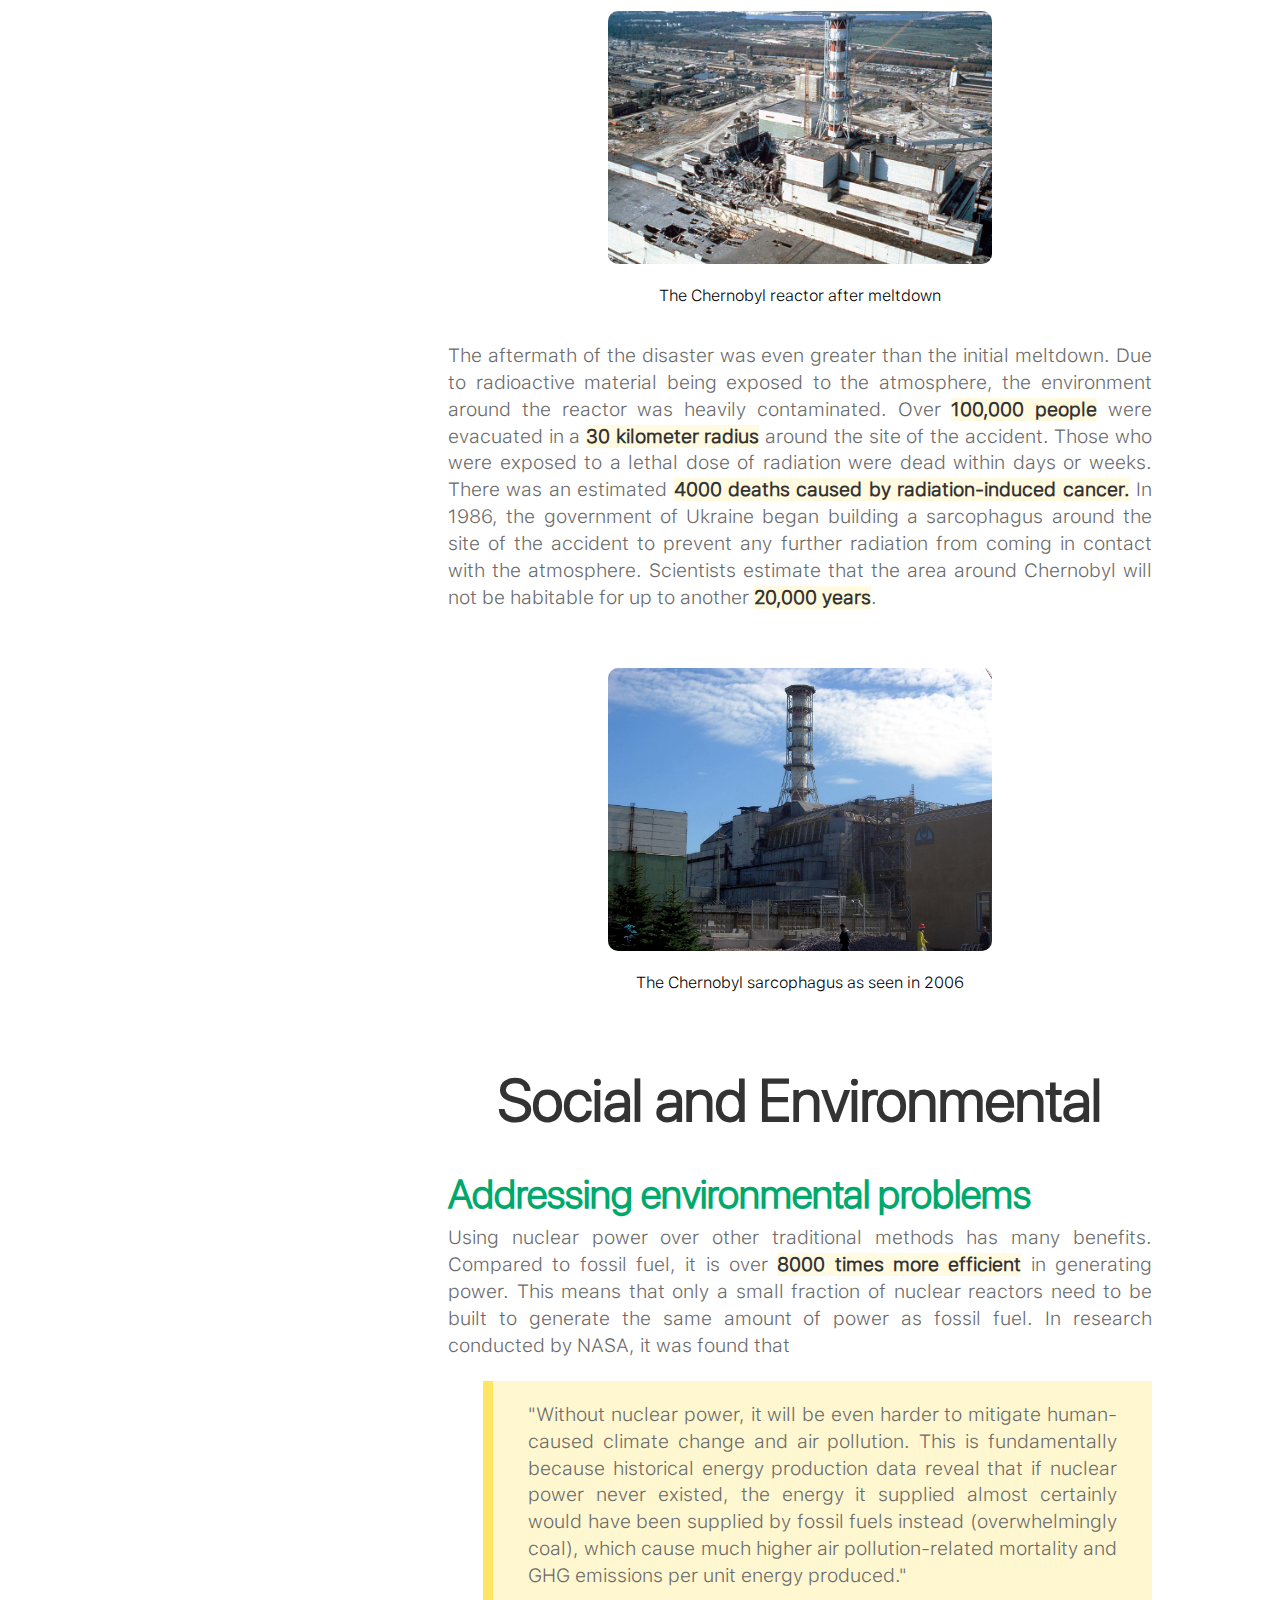
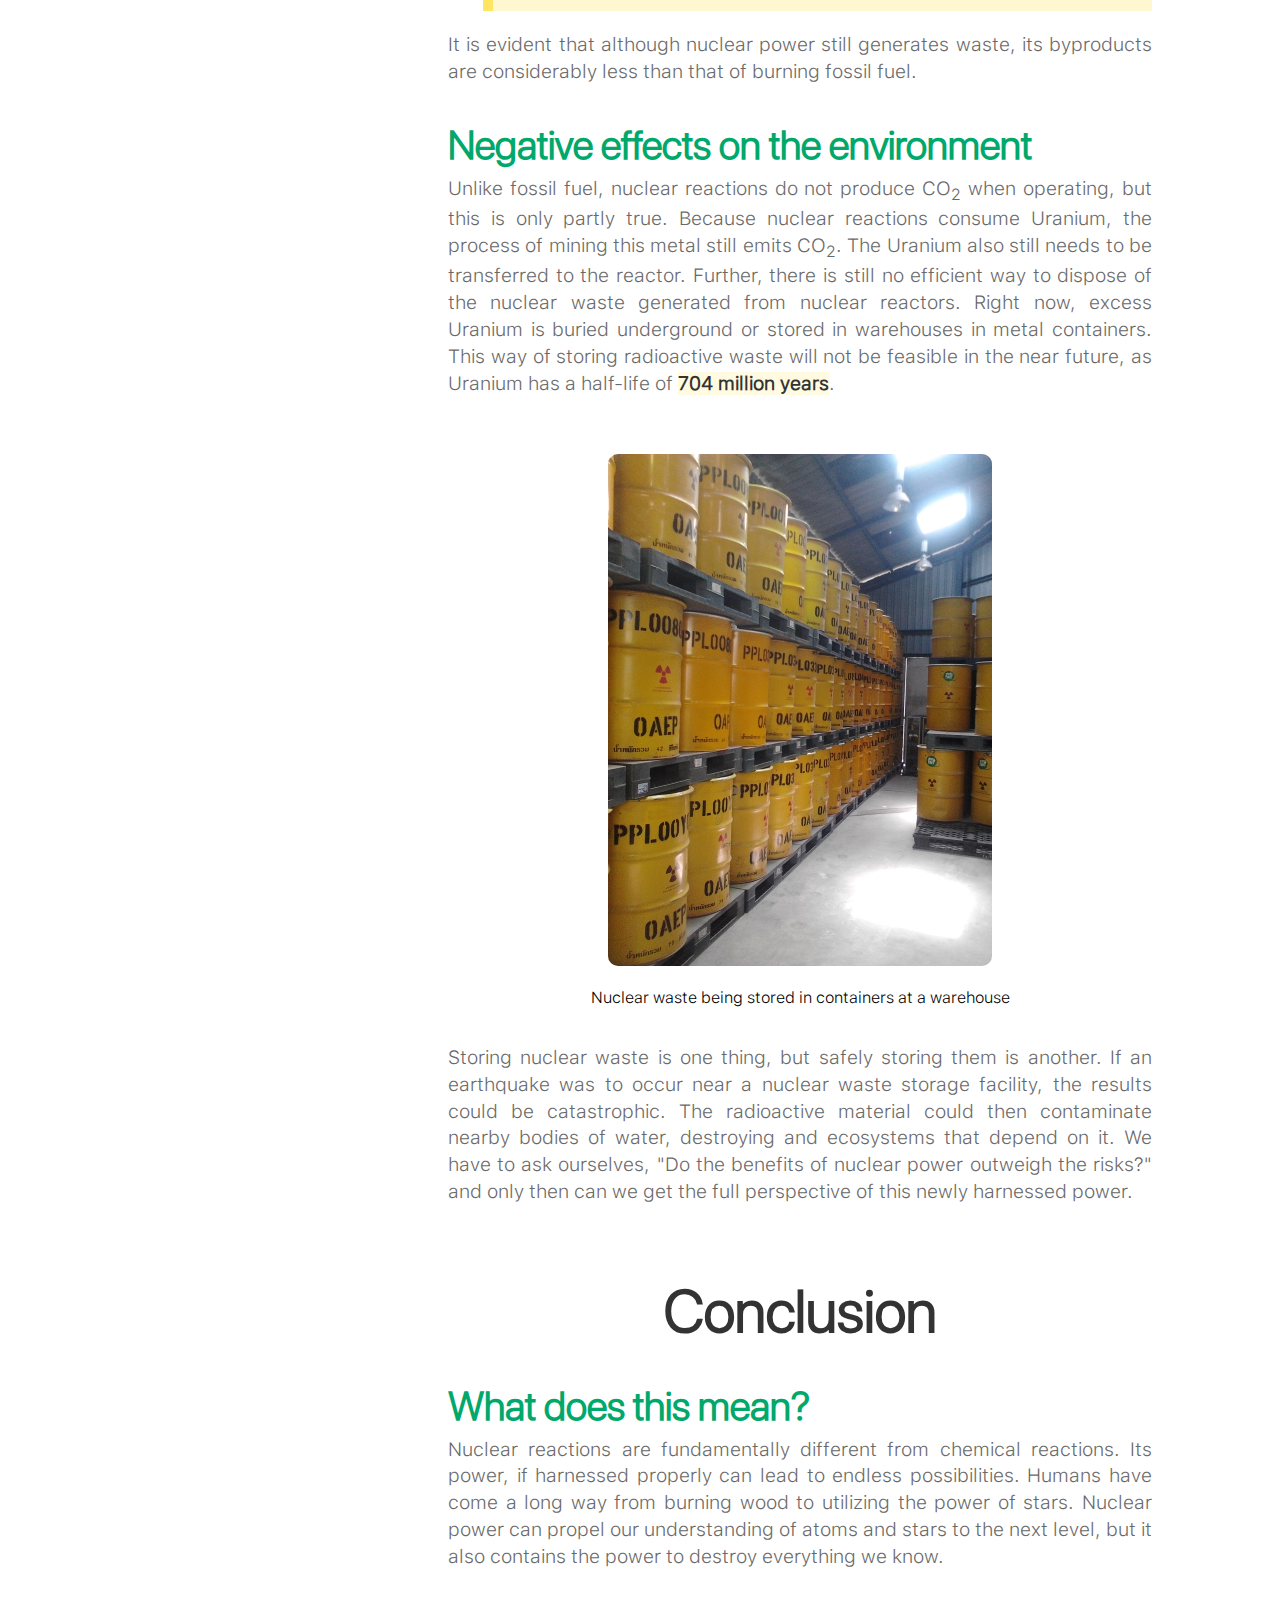
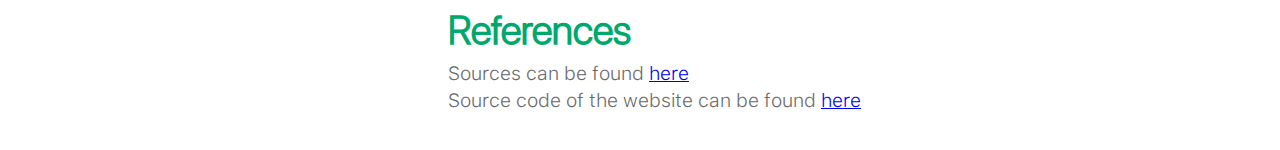
==== commit f5e17d2b: "added references section in index" ====
--- a/index.html
+++ b/index.html
@@ -41,7 +41,7 @@
                 <li><a href="#conclusion">Conclusion</a></li>
                 <ul class="sublist">
                     <li><a href="#what-does-this-mean">What does this mean?</a></li>
-                    <li><a href="#how-was-this-made">How was this made?</a></li>
+                    <li><a href="#references">References</a></li>
                 </ul>
             </ul>
         </div>
@@ -194,10 +194,10 @@
                 </p>
             </div>
             <div class="sub-section">
-                <h2 class="subtitle" id="how-was-this-made">How was this made?</h2>
-                <p>
-                    This site was completely built from scratch using HTML, CSS, and Javascript. No templates were used and I designed every component 
-                    completely by myself. Source code of the website can be found <a href="https://github.com/RyanL123/SCH3U0-Culminating" target="_blank">here</a>.
+                <h2 class="subtitle" id="references">References</h2>
+                <p>
+                    Sources can be found <a href="sources.html">here</a><br>
+                    Source code of the website can be found <a href="https://github.com/RyanL123/SCH3U0-Culminating" target="_blank">here</a>
                 </p>
             </div>
         </div>
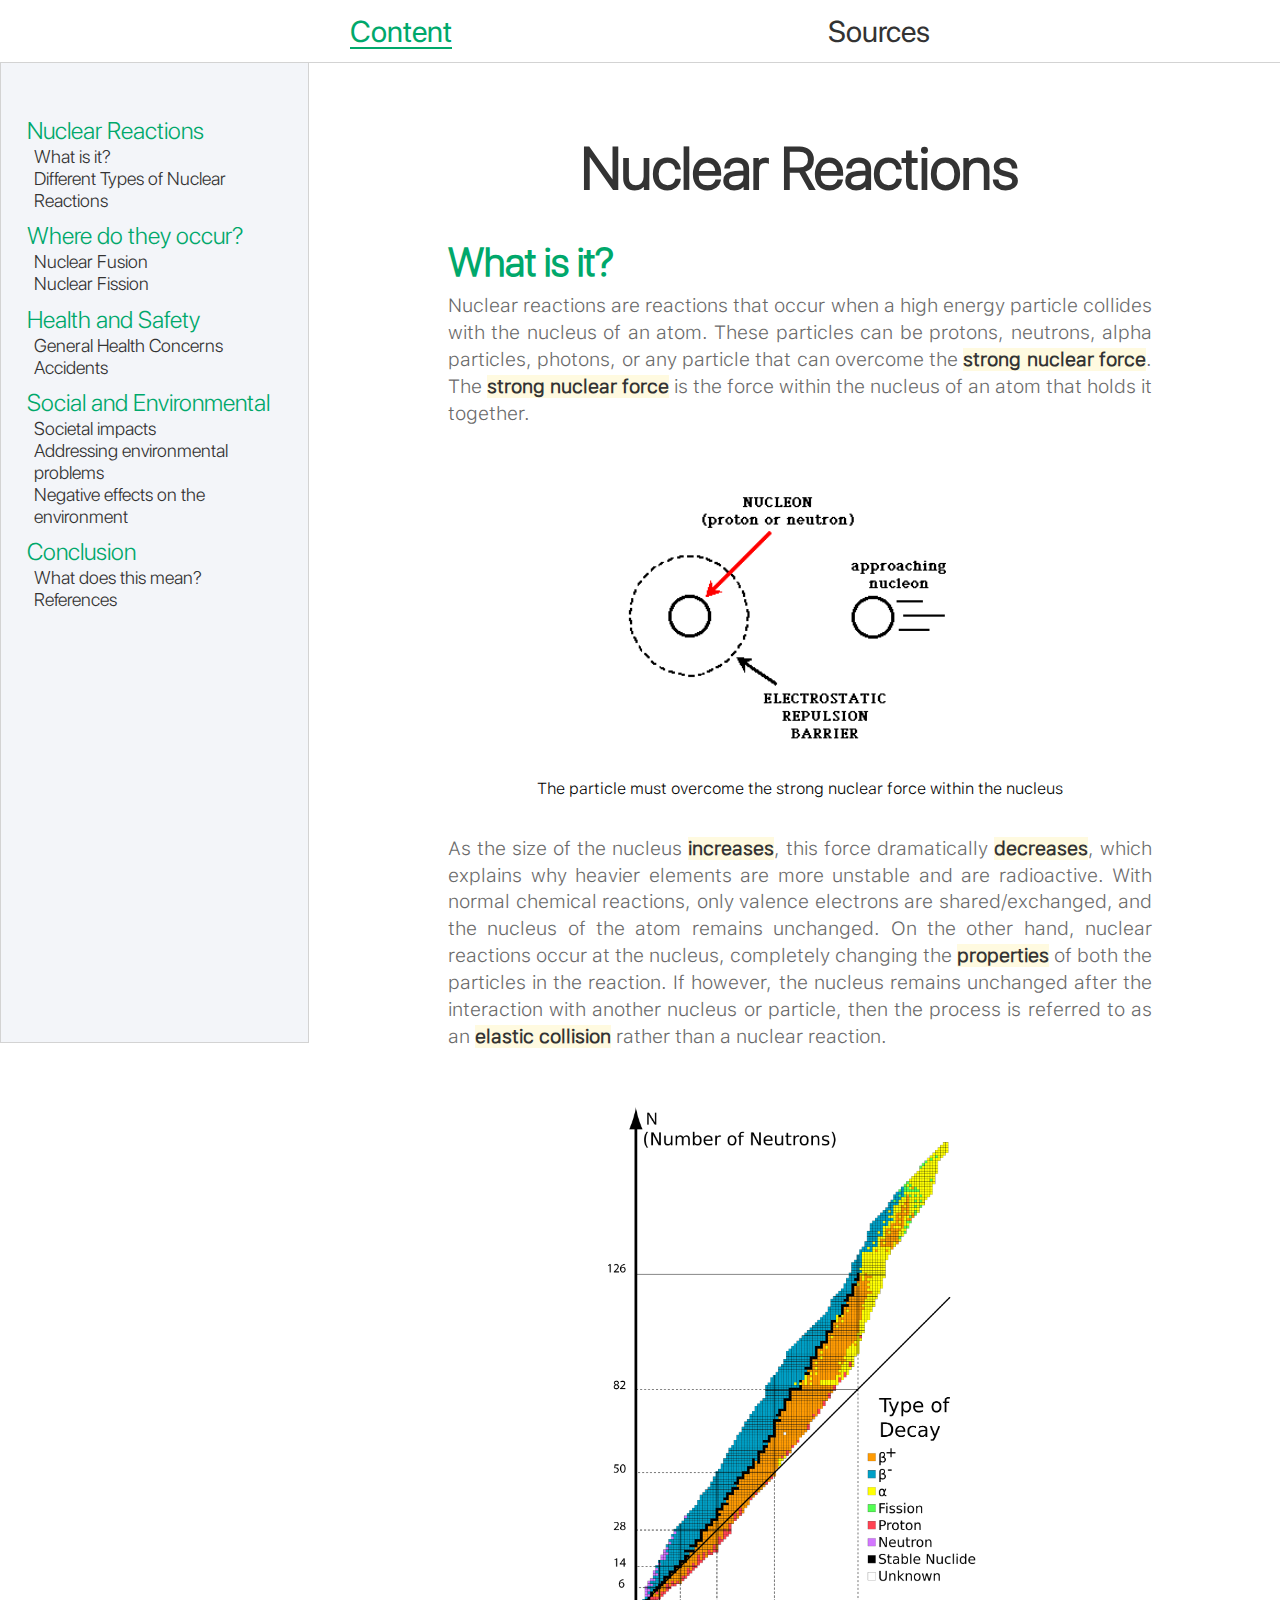
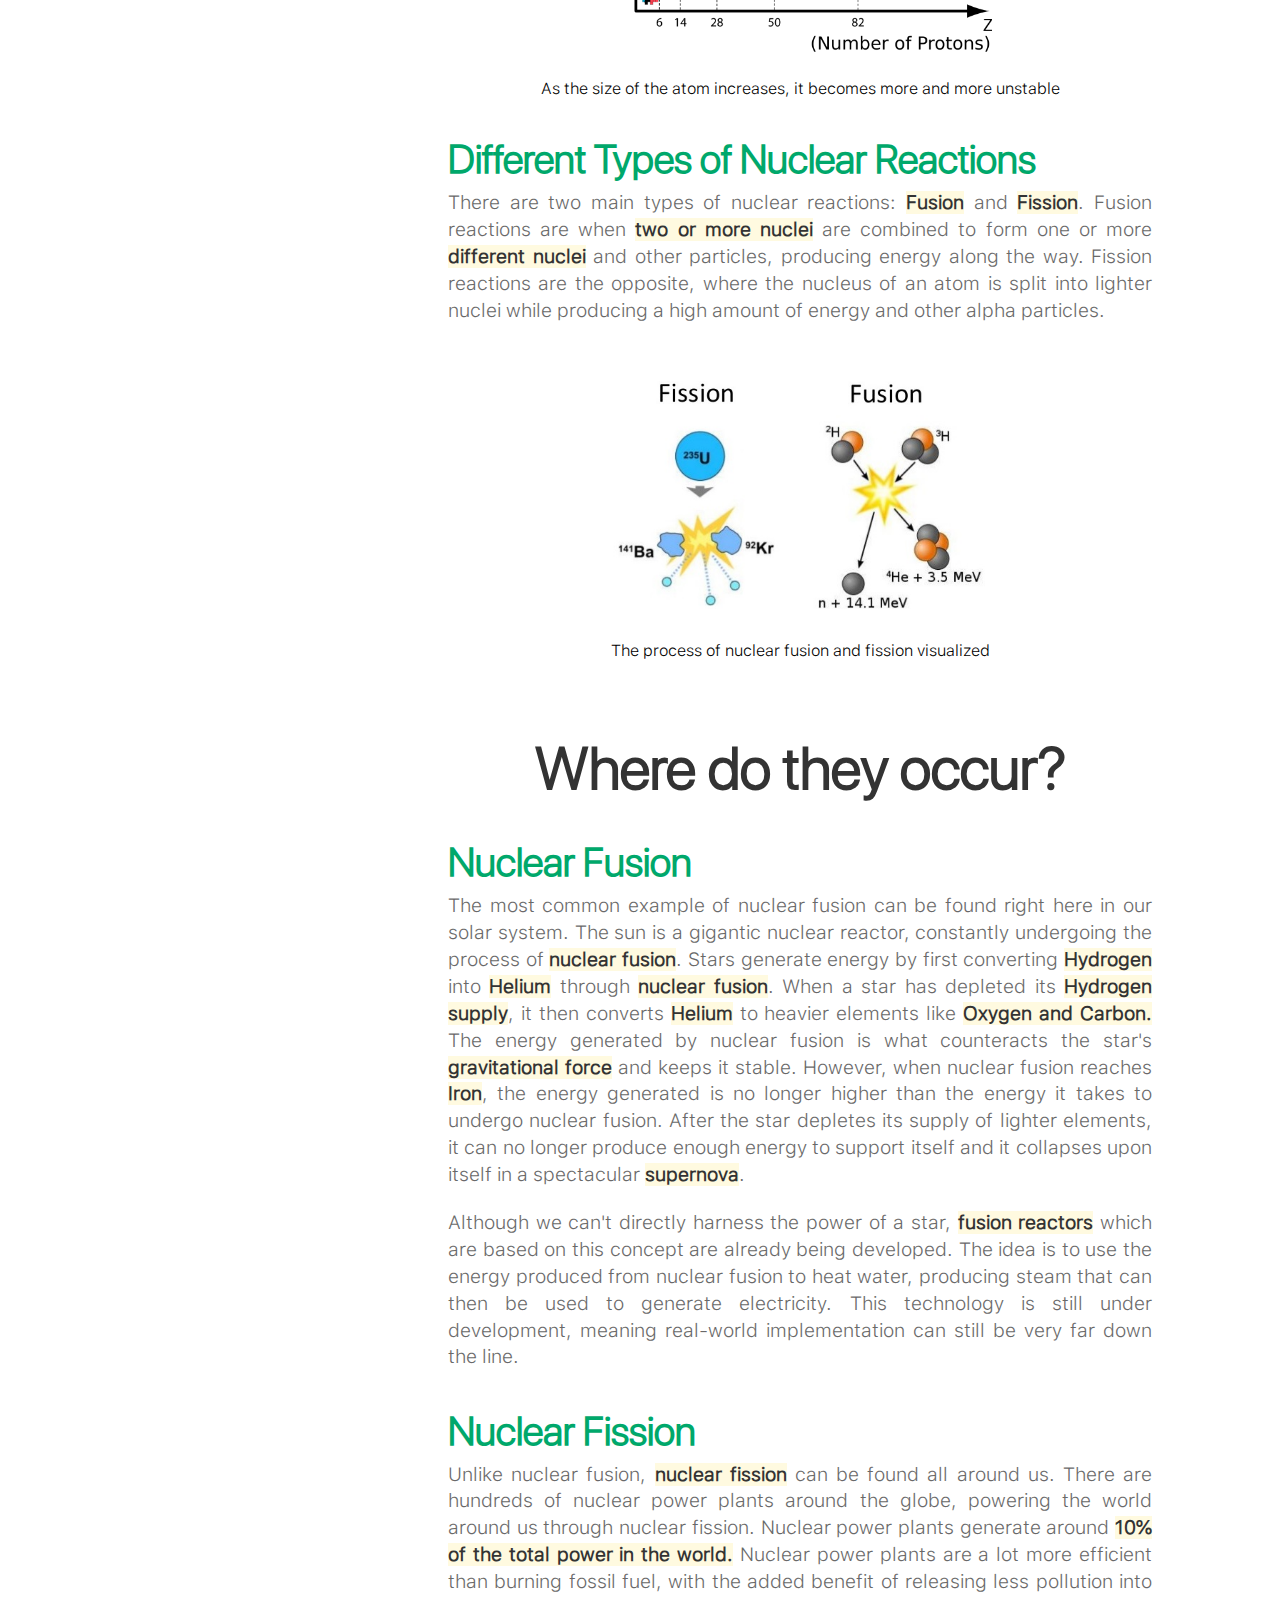
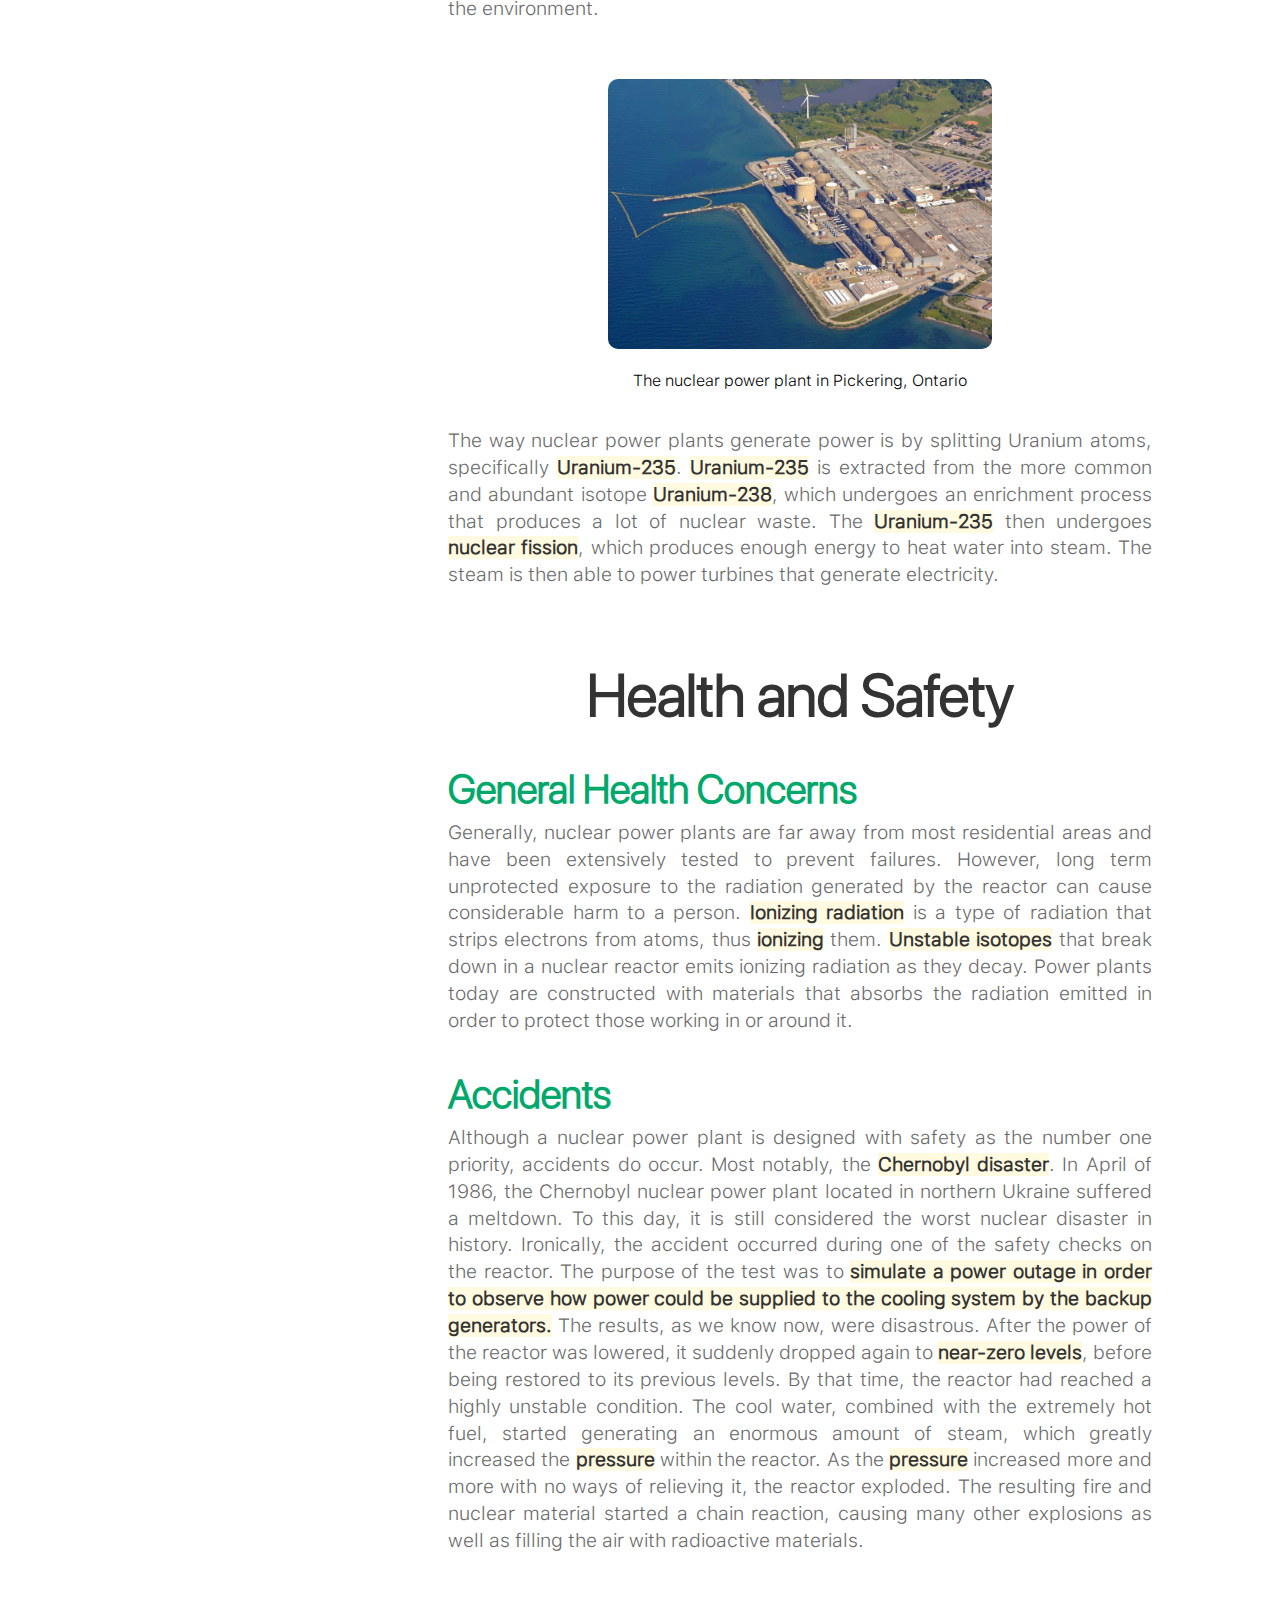
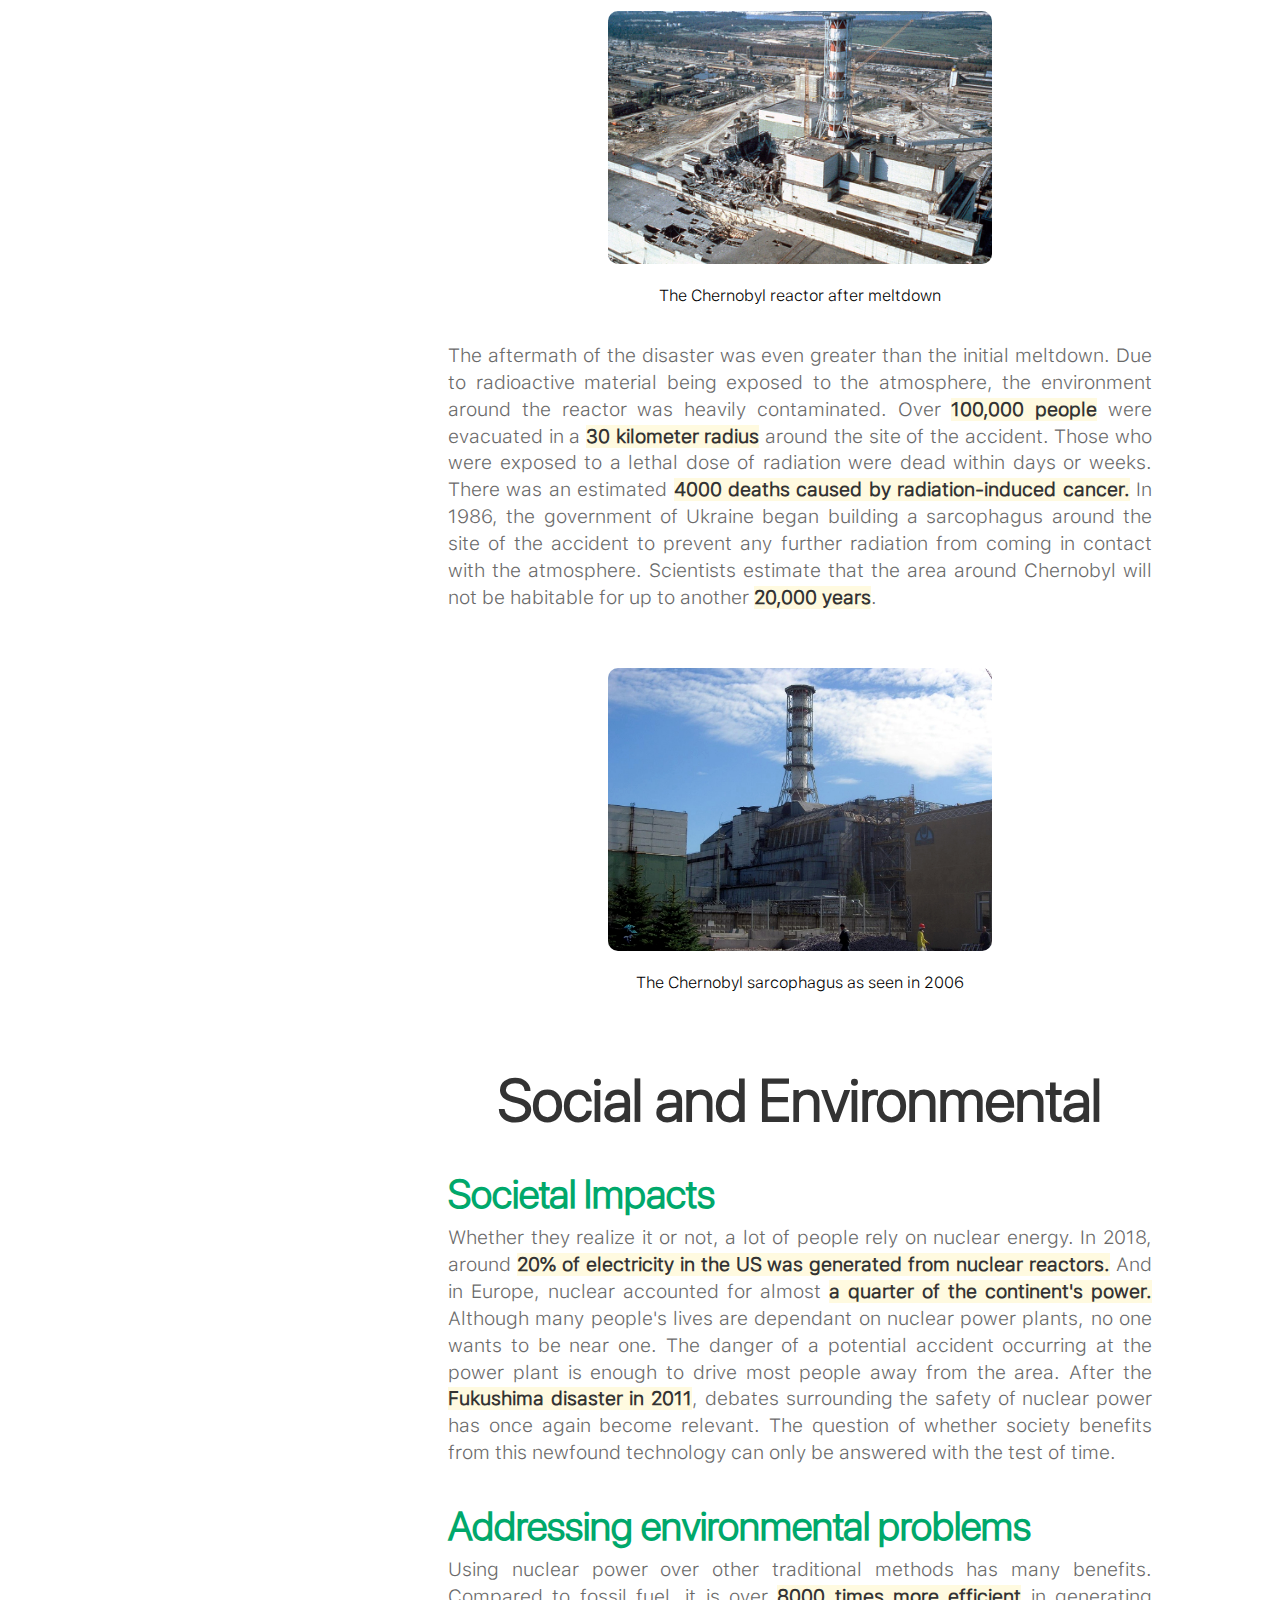
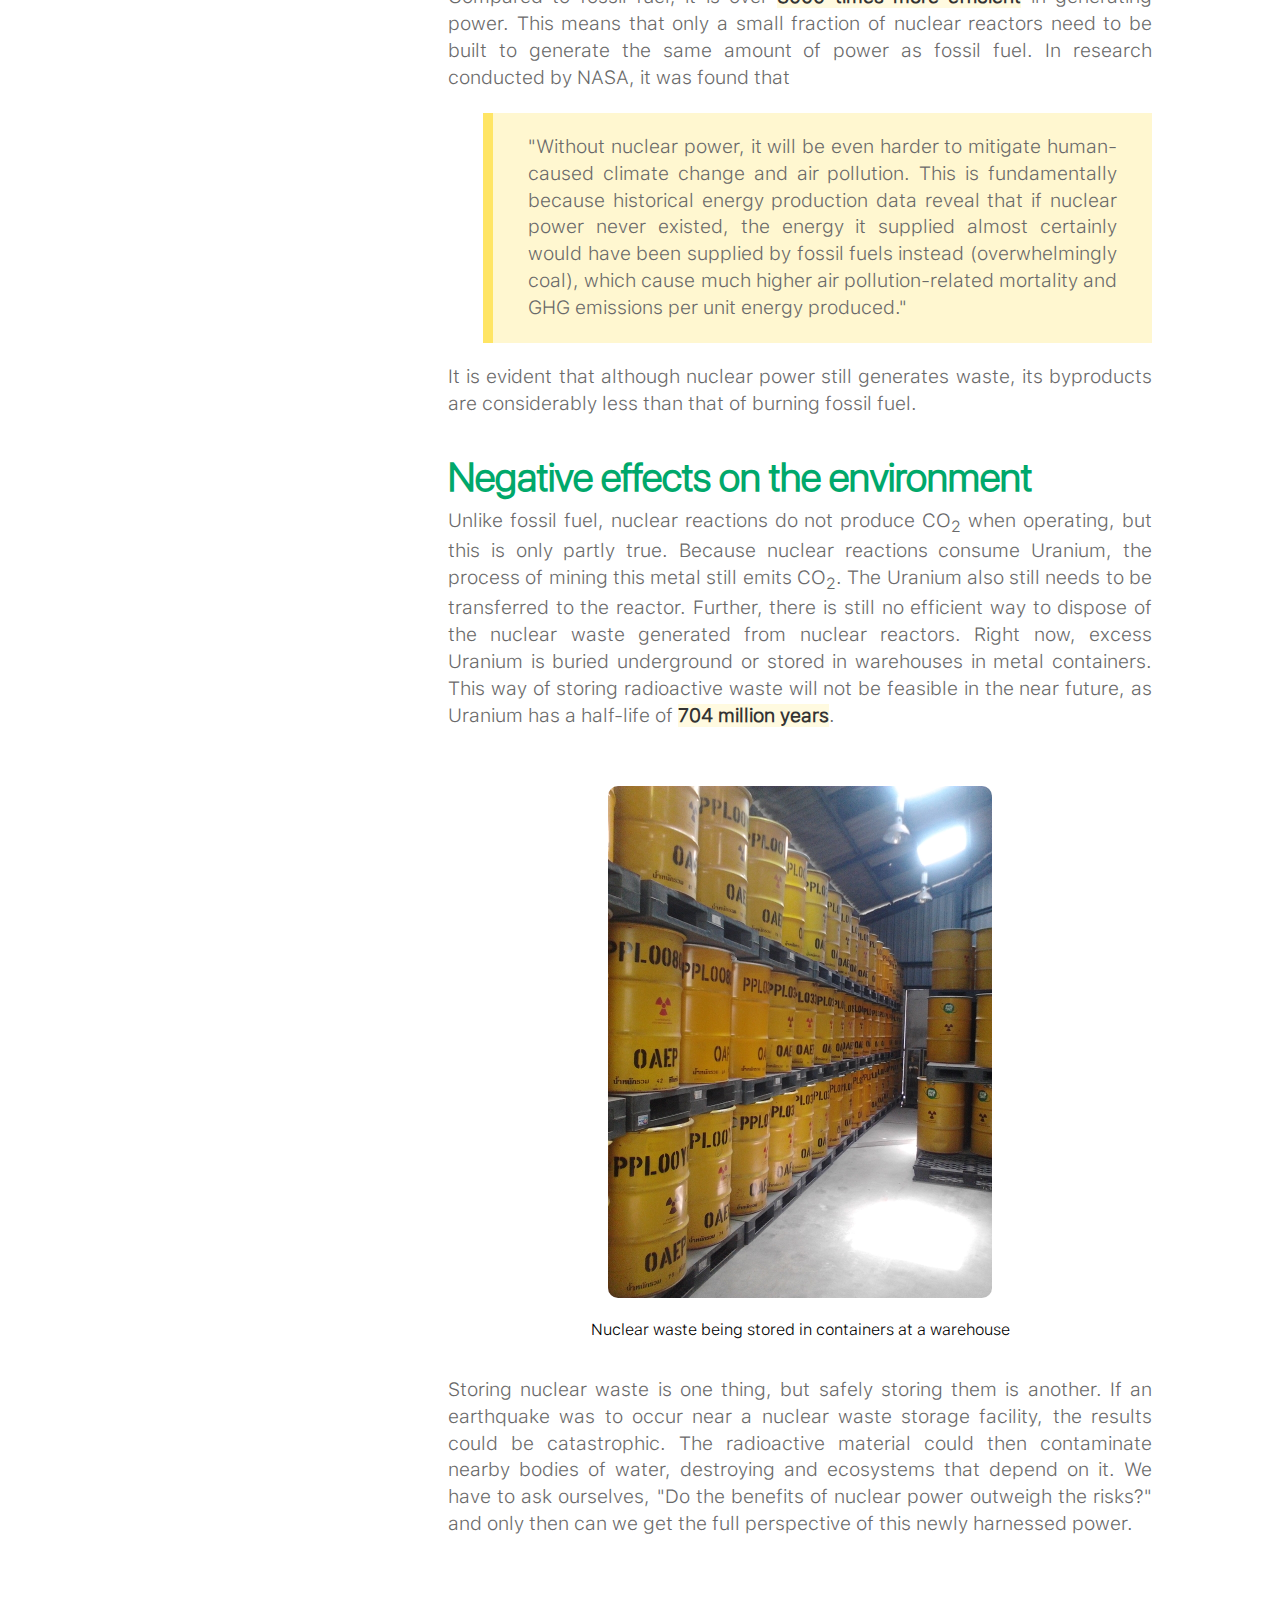
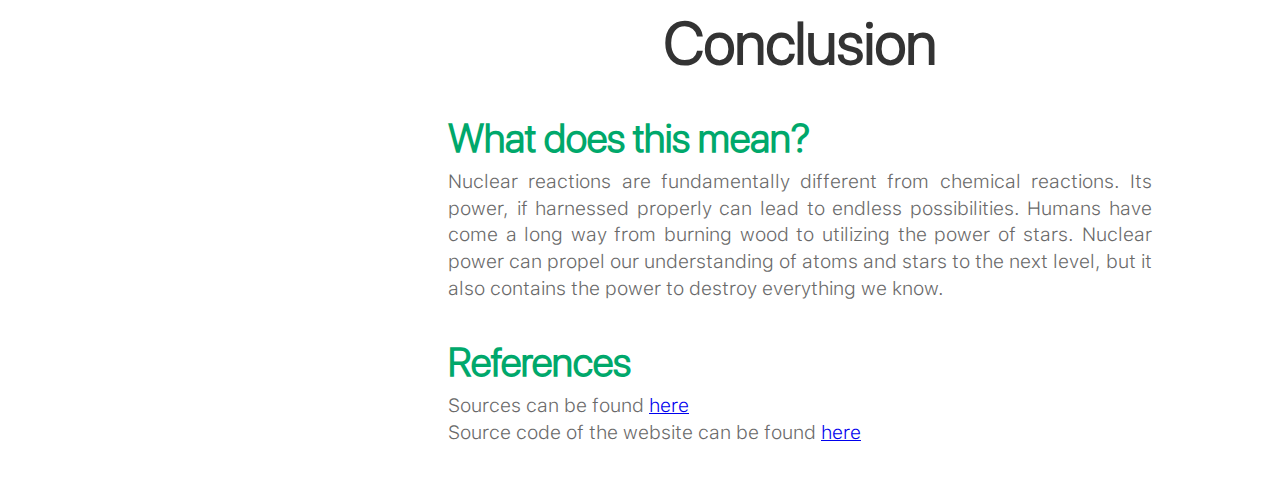
==== commit e746393b: "added societal impacts" ====
--- a/index.html
+++ b/index.html
@@ -28,13 +28,14 @@
                     <li><a href="#nuclear-fusion" class="nuclear-fusion">Nuclear Fusion</a></li>
                     <li><a href="#nuclear-fission" class="nuclear-fission">Nuclear Fission</a></li>
                 </ul>
-                <li><a href="#health-and-safety">Health and Safety</a></li>
+                <li><a href="#health-and-safety">Health and Safety</a></li> 
                 <ul class="sublist">
                     <li><a href="#general-health-concerns">General Health Concerns</a></li>
                     <li><a href="#accidents">Accidents</a></li>
                 </ul>
                 <li><a href="#social-and-env">Social and Environmental</a></li>
                 <ul class="sublist">
+                    <li><a href="#societal-impacts">Societal impacts</a></li>
                     <li><a href="#env-problems">Addressing environmental problems</a></li>
                     <li><a href="#nuclear-env">Negative effects on the environment</a></li>
                 </ul>
@@ -151,6 +152,17 @@
             </div>
             <div class="sub-section">
                 <h1 class="title" id="social-and-env">Social and Environmental</h1>
+                <h2 class="subtitle" id="societal-impacts">Societal Impacts</h2>
+                <p>
+                    Whether they realize it or not, a lot of people rely on nuclear energy. In 2018, around <b>20% of electricity in the US was generated 
+                    from nuclear reactors.</b> And in Europe, nuclear accounted for almost <b>a quarter of the continent's power.</b> Although many 
+                    people's lives are dependant on nuclear power plants, no one wants to be near one. The danger of a potential accident occurring at 
+                    the power plant is enough to drive most people away from the area. After the <b>Fukushima disaster in 2011</b>, debates 
+                    surrounding the safety of nuclear power has once again become relevant. The question of whether society benefits from this newfound 
+                    technology can only be answered with the test of time.
+                </p>
+            </div>
+            <div class="sub-section">
                 <h2 class="subtitle" id="env-problems">Addressing environmental problems</h2>
                 <p>
                     Using nuclear power over other traditional methods has many benefits. Compared to fossil fuel, it is over <b>8000 times more efficient</b> 
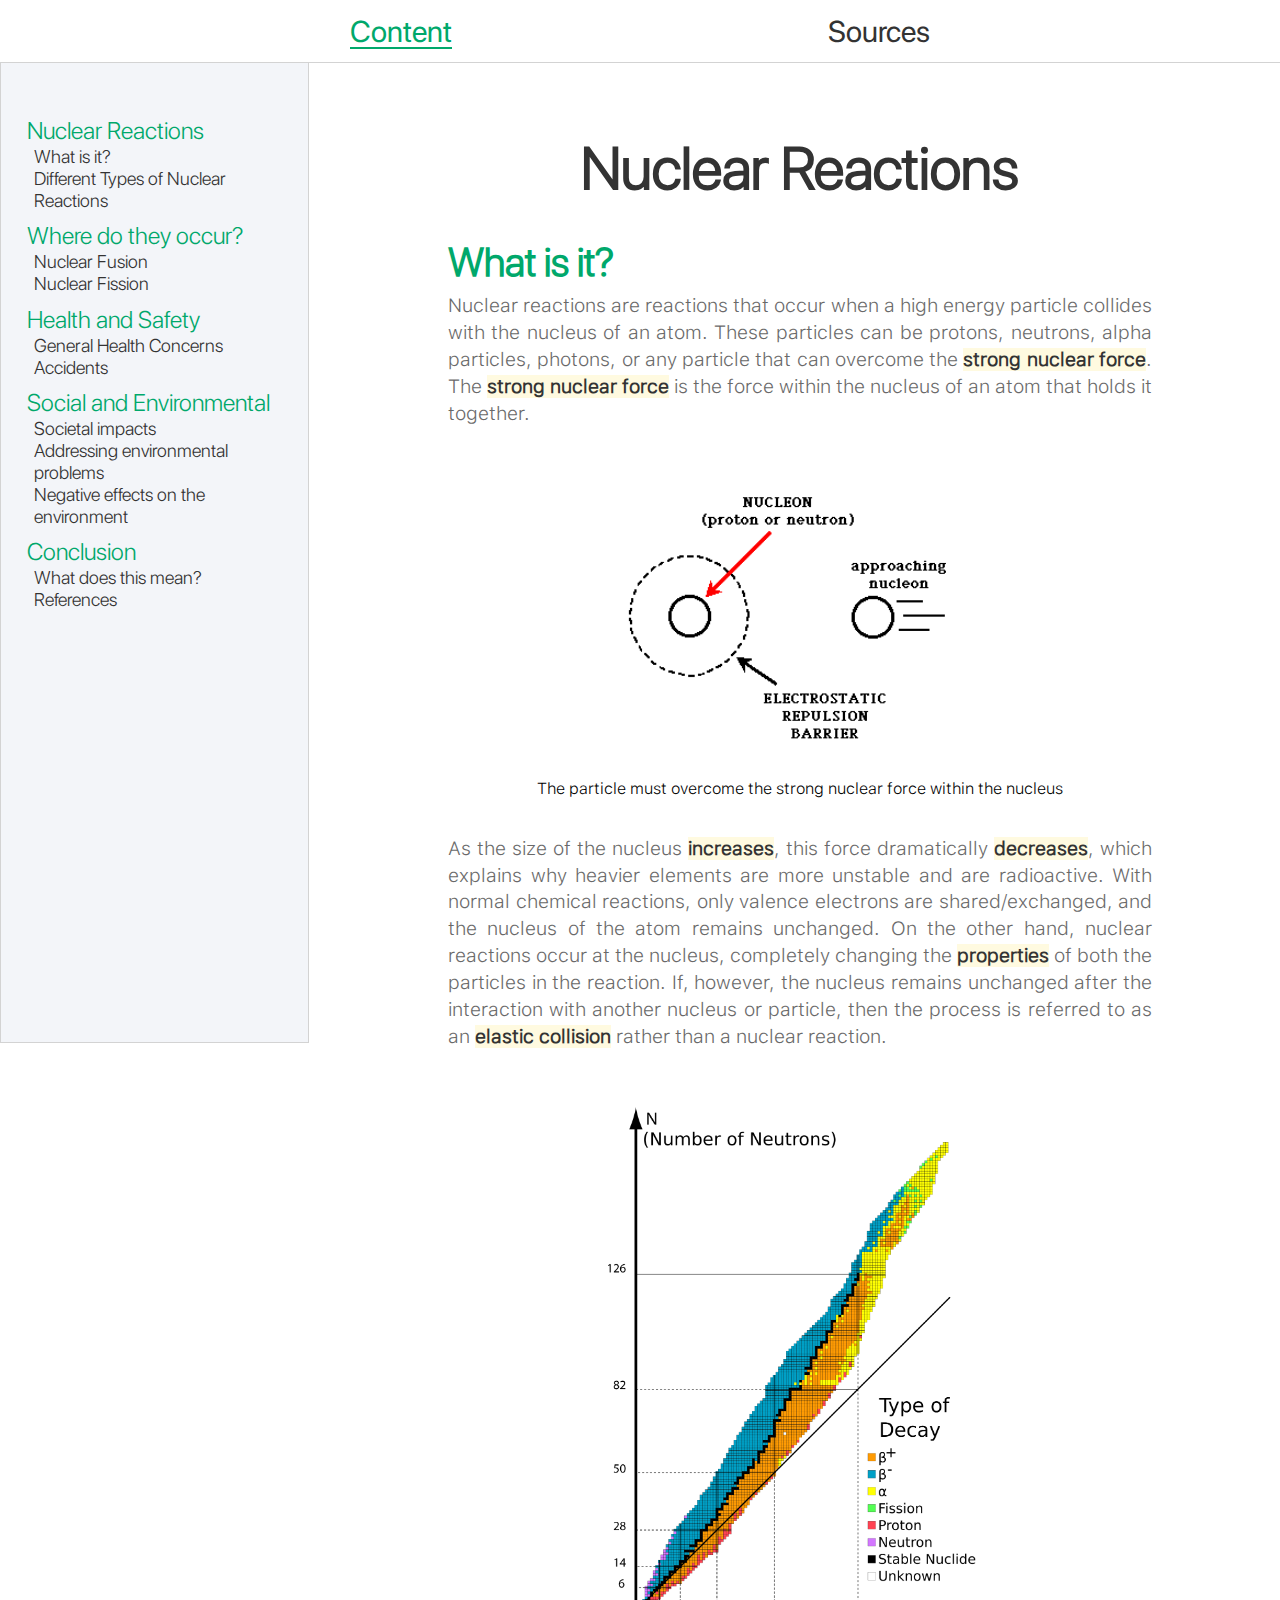
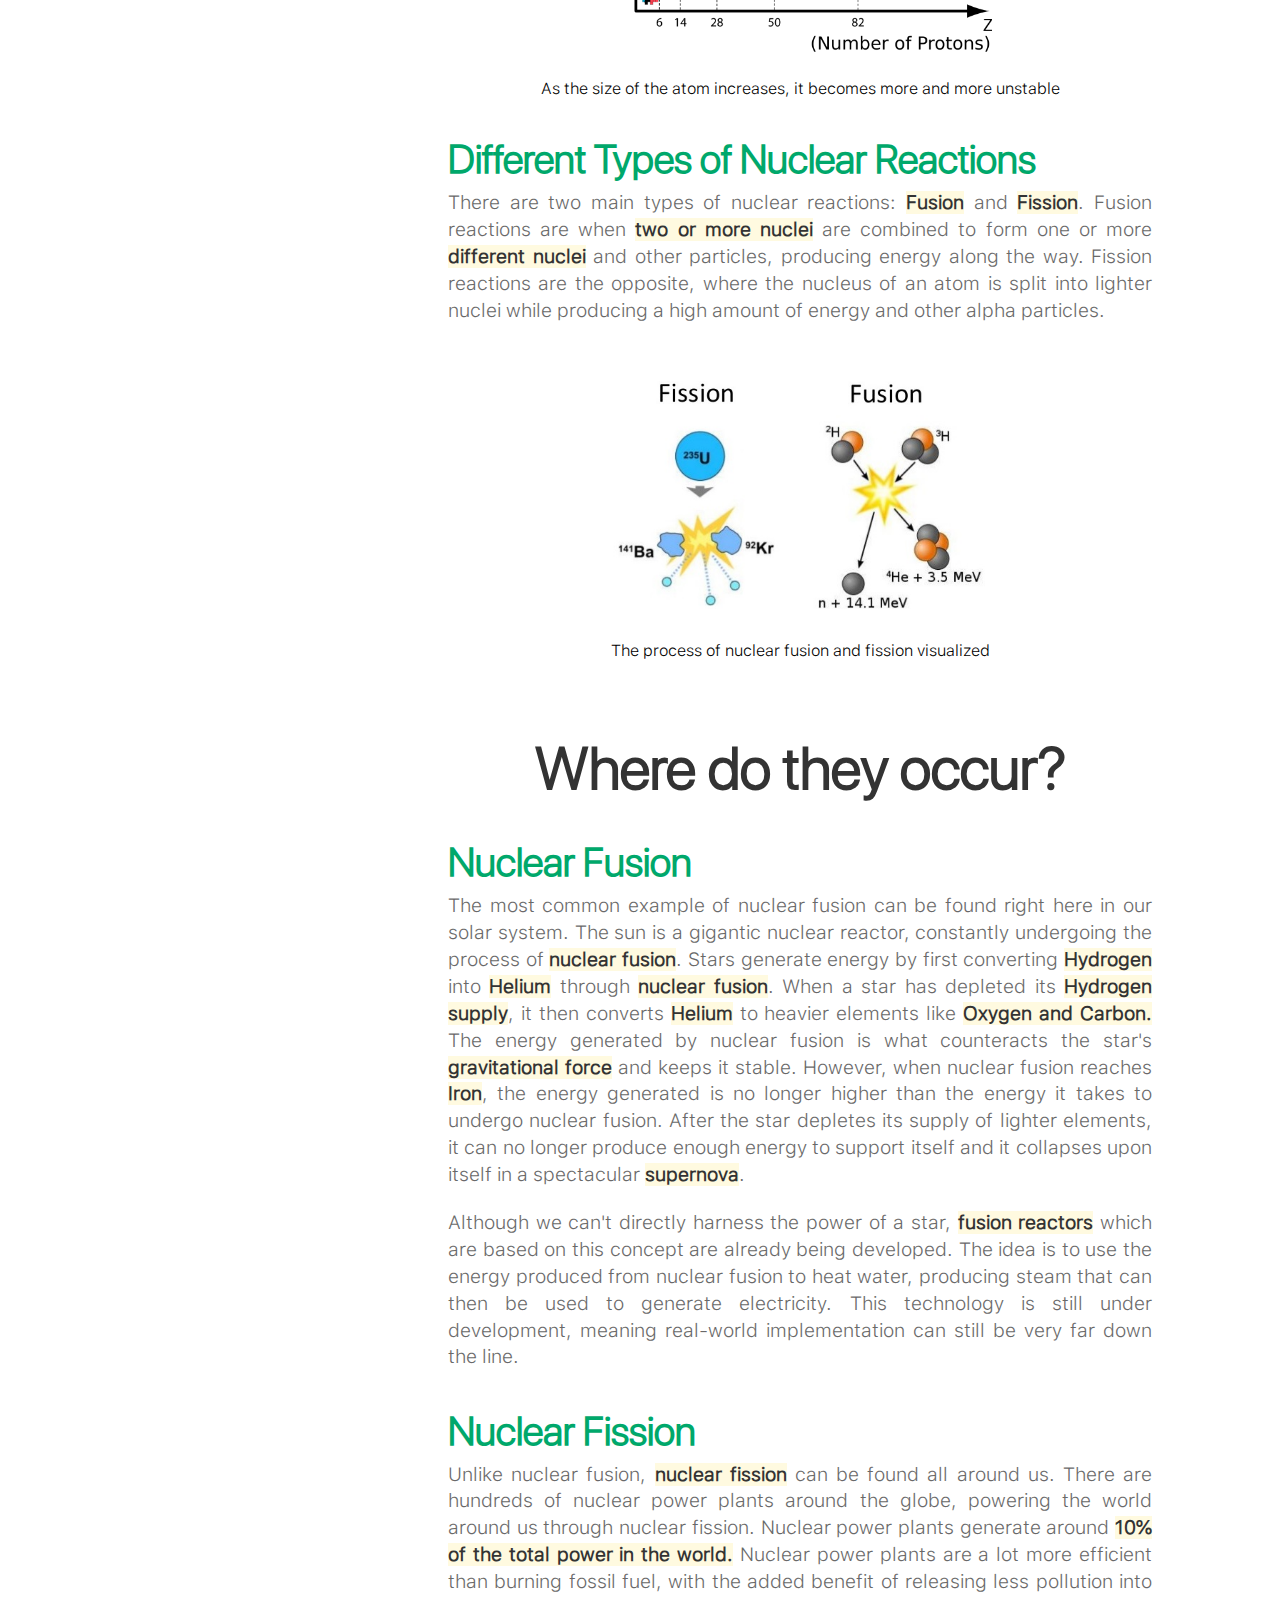
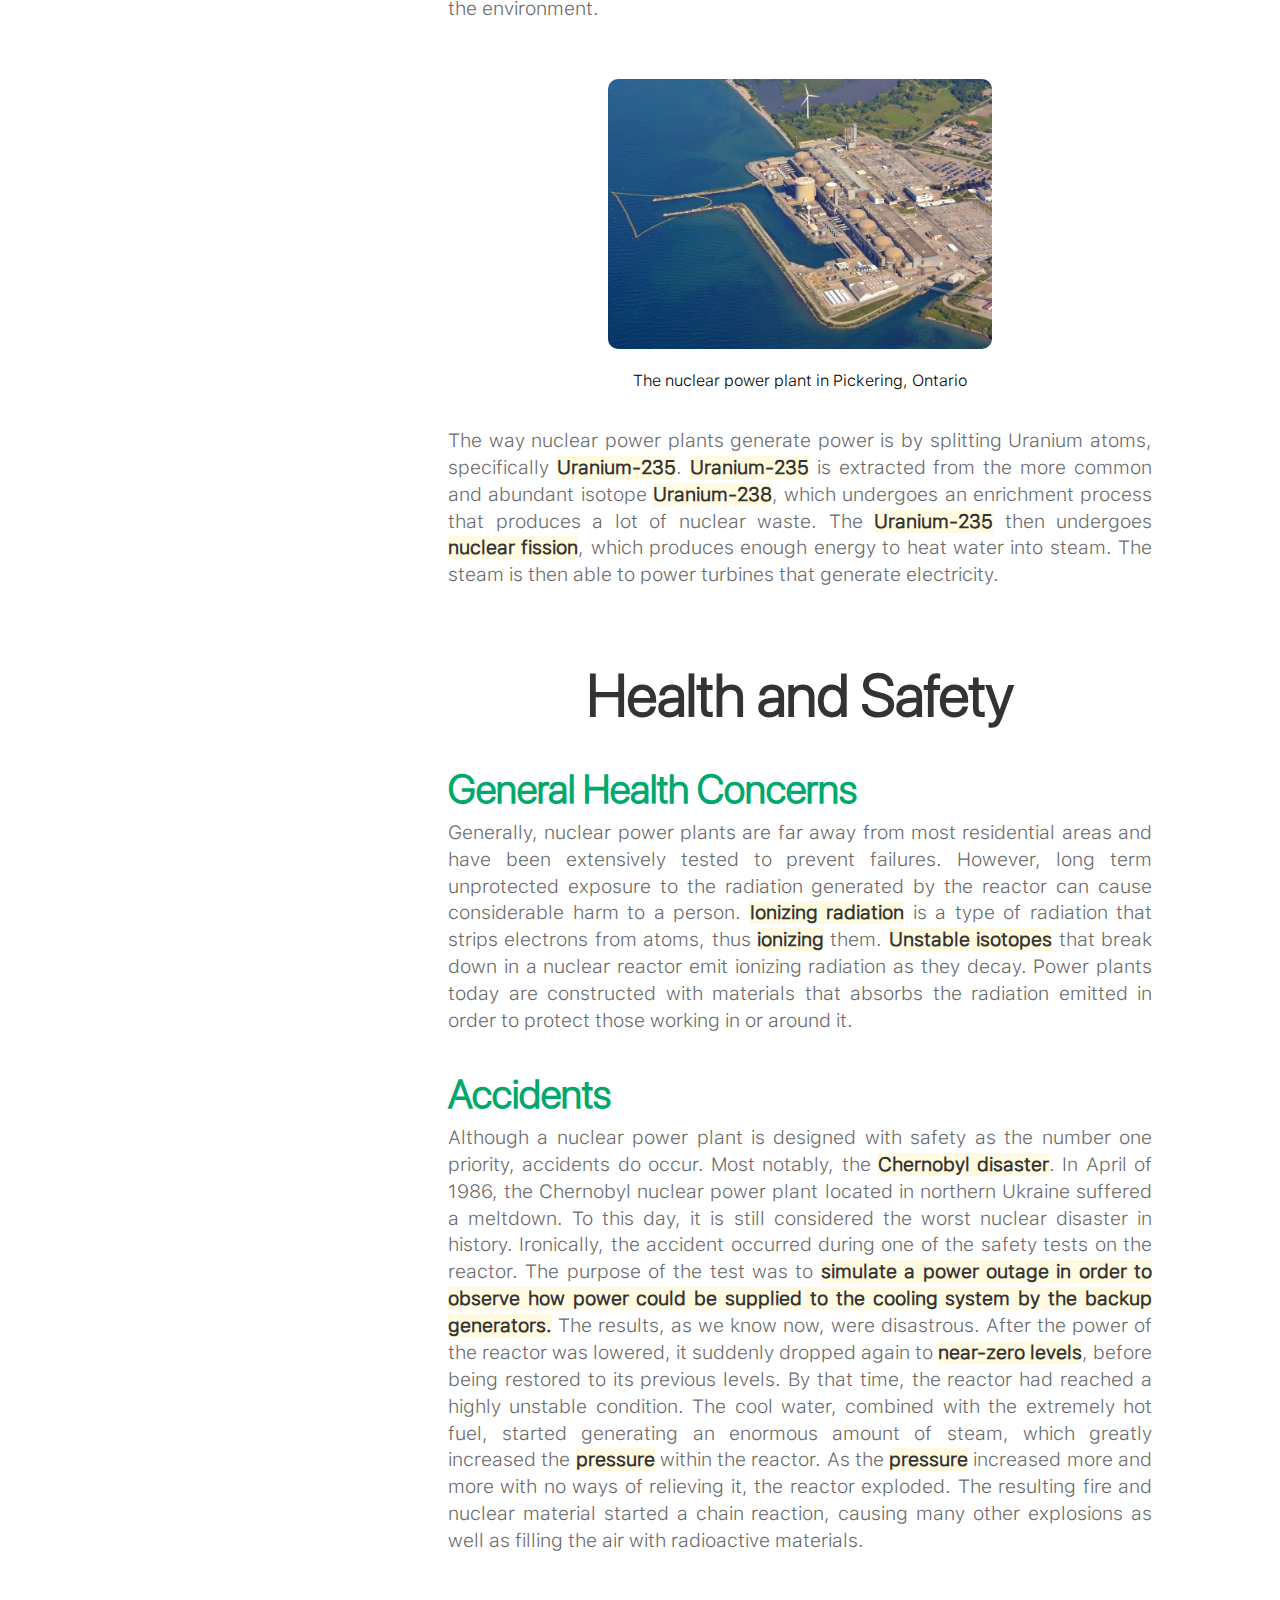
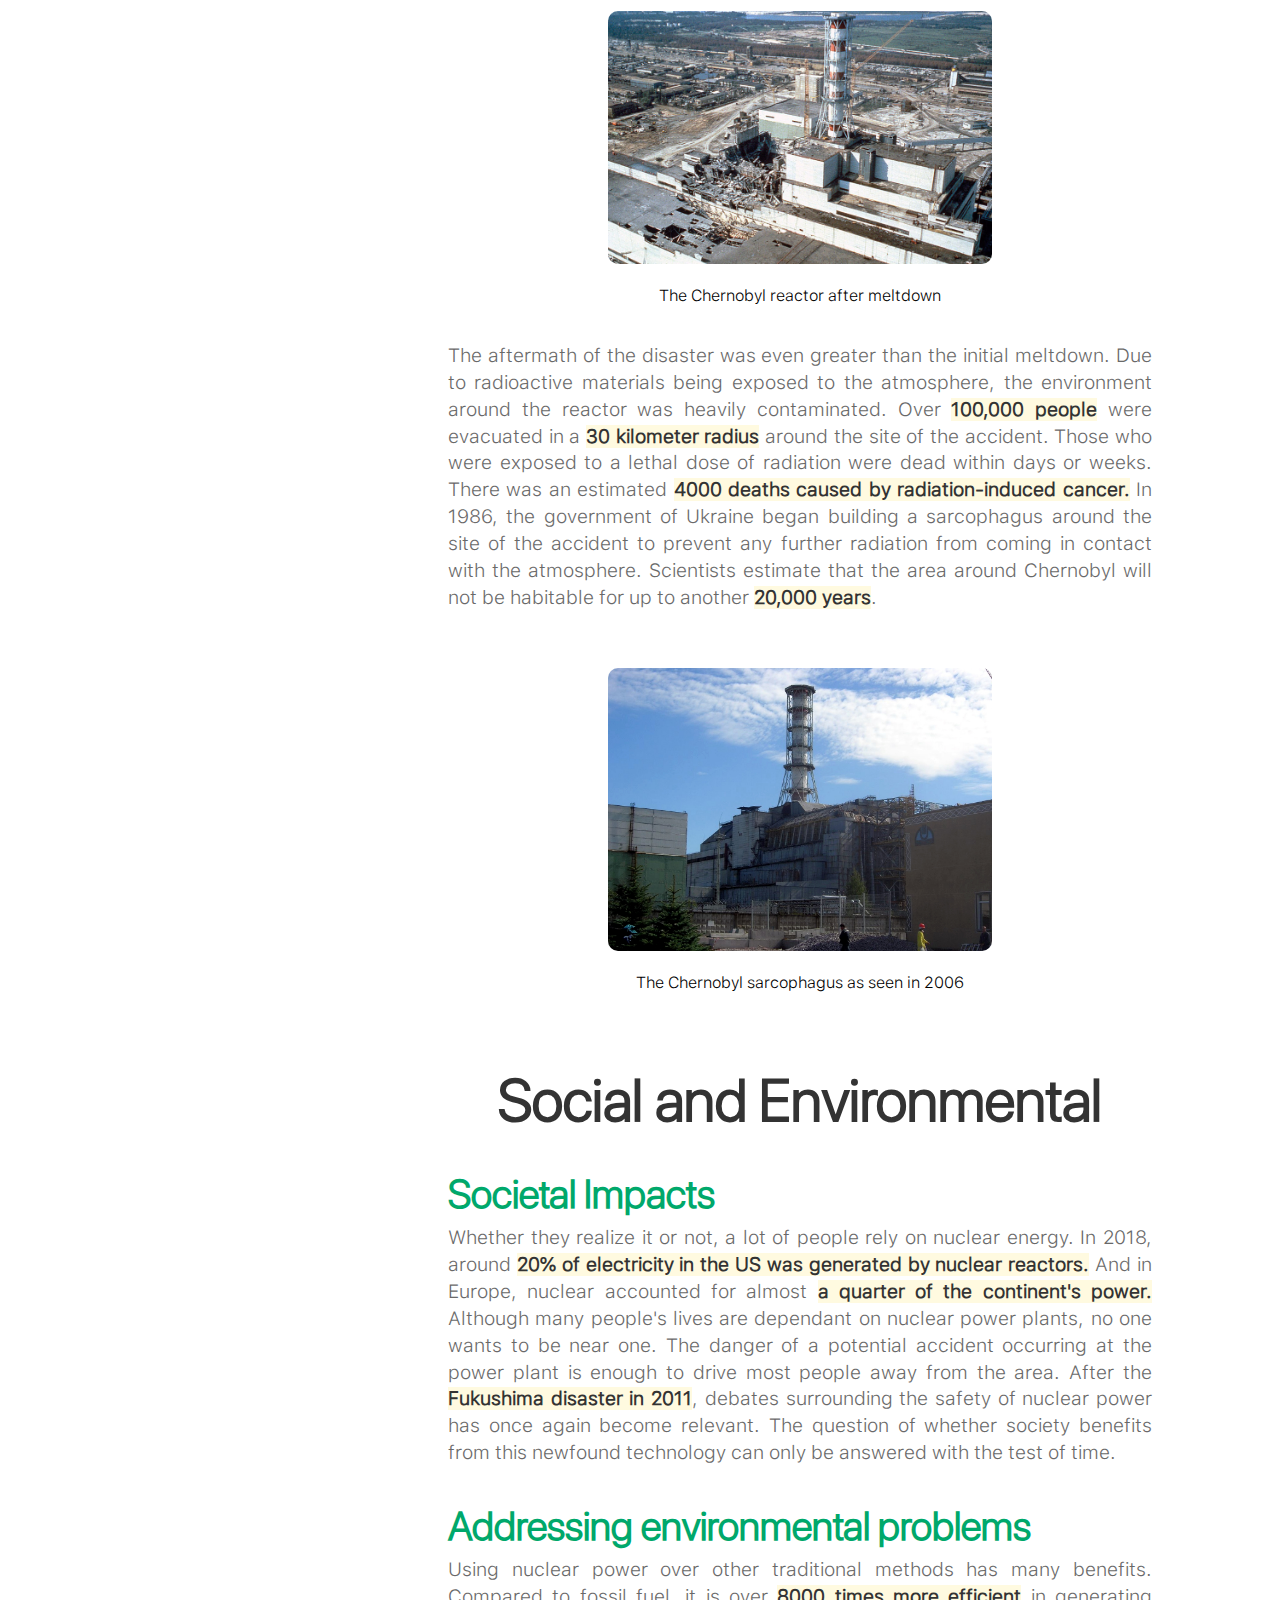
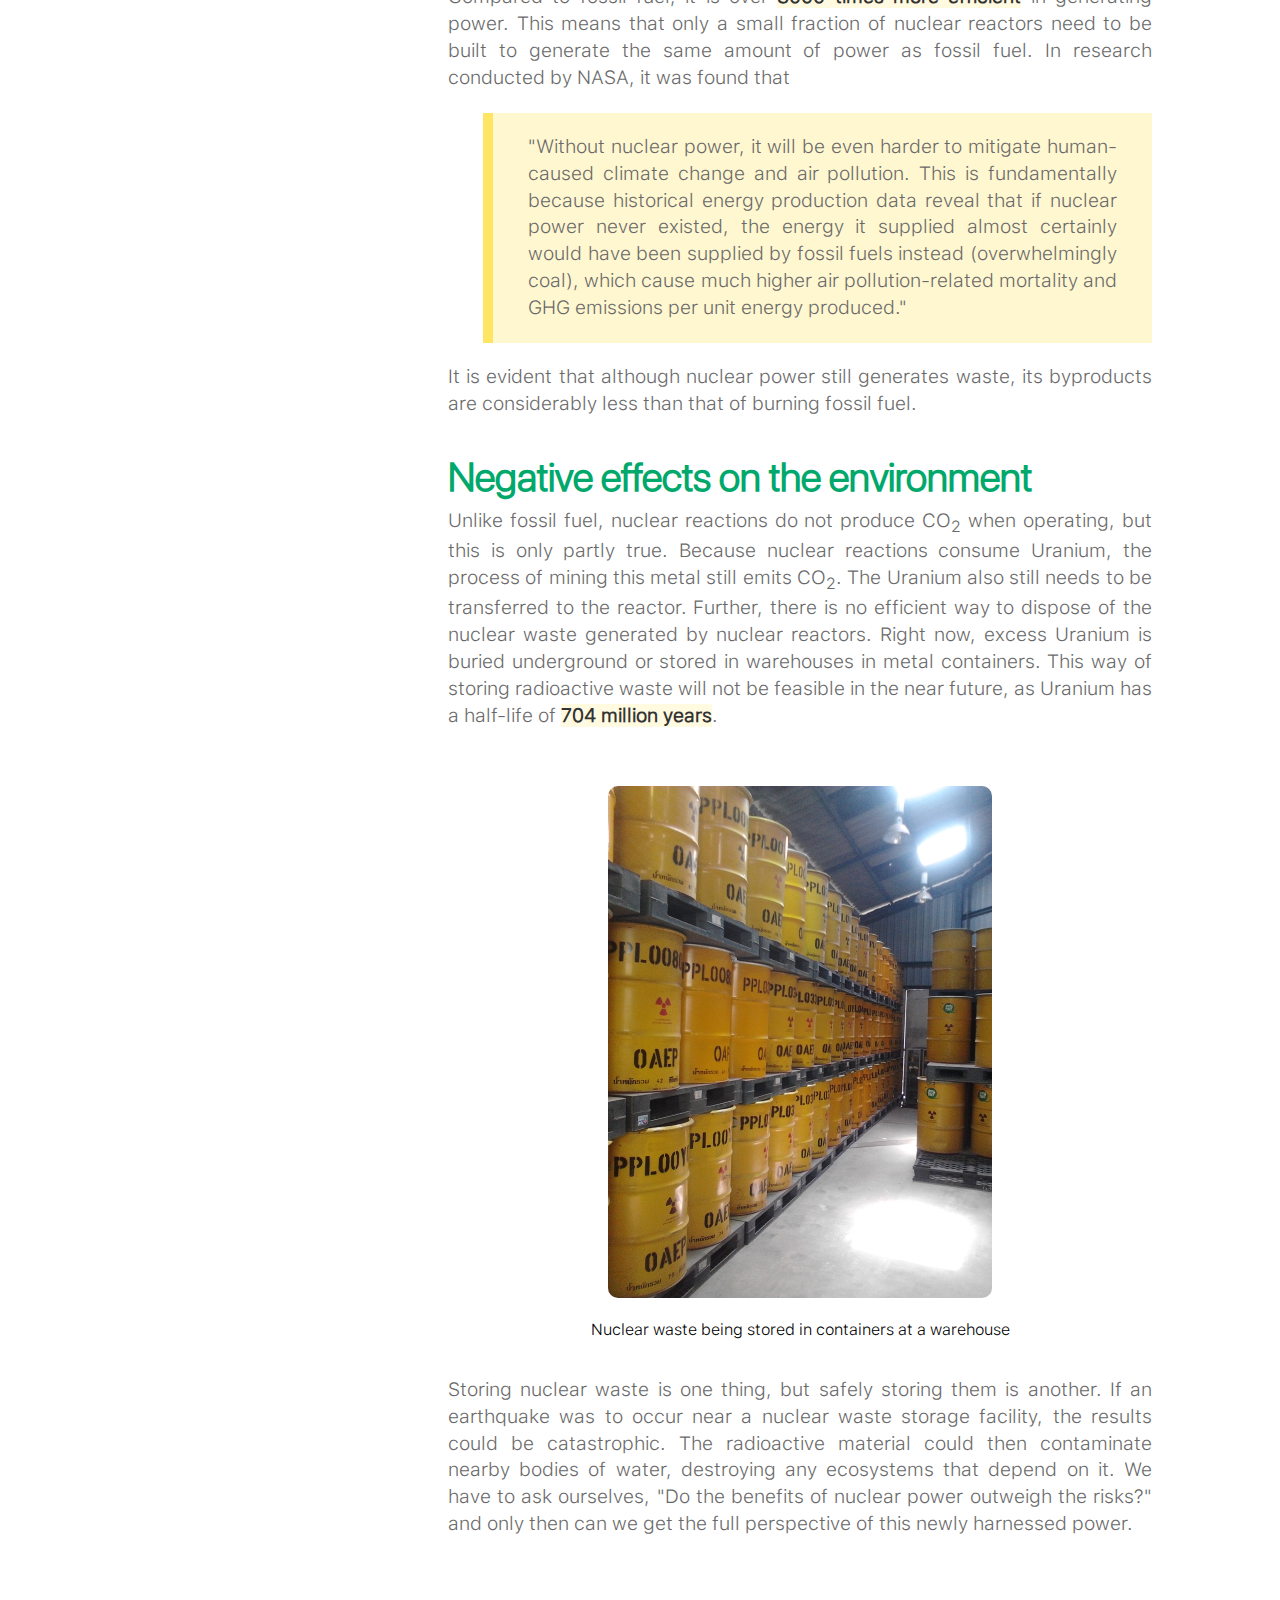
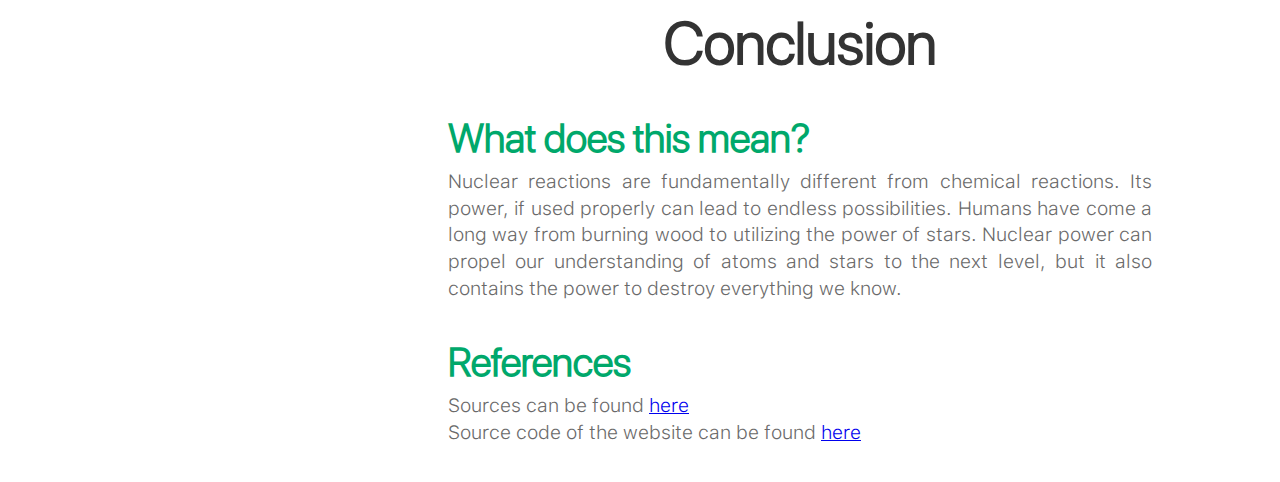
==== commit eea3e8be: "fixed grammar mistakes" ====
--- a/index.html
+++ b/index.html
@@ -62,7 +62,7 @@
                     As the size of the nucleus <b>increases</b>, this force dramatically <b>decreases</b>, which explains 
                     why heavier elements are more unstable and are radioactive. With normal chemical reactions, only valence electrons 
                     are shared/exchanged, and the nucleus of the atom remains unchanged. On the other hand, nuclear reactions 
-                    occur at the nucleus, completely changing the <b>properties</b> of both the particles in the reaction. If however, the nucleus remains 
+                    occur at the nucleus, completely changing the <b>properties</b> of both the particles in the reaction. If, however, the nucleus remains 
                     unchanged after the interaction with another nucleus or particle, then the process is referred to as an <b>elastic collision</b>
                     rather than a nuclear reaction.
                 </p>
@@ -120,7 +120,7 @@
                     Generally, nuclear power plants are far away from most residential areas and have been extensively tested to prevent failures. 
                     However, long term unprotected exposure to the radiation generated by the reactor can cause considerable harm to a person. <b>Ionizing radiation</b> 
                     is a type of radiation that strips electrons from atoms, thus <b>ionizing</b> them. <b>Unstable isotopes</b> that break down in a 
-                    nuclear reactor emits ionizing radiation as they decay. Power plants today are constructed with materials that absorbs the radiation emitted in order 
+                    nuclear reactor emit ionizing radiation as they decay. Power plants today are constructed with materials that absorbs the radiation emitted in order 
                     to protect those working in or around it.
                 </p>
             </div>
@@ -129,7 +129,7 @@
                 <p>
                     Although a nuclear power plant is designed with safety as the number one priority, accidents do occur. Most notably, the <b>Chernobyl 
                     disaster</b>. In April of 1986, the Chernobyl nuclear power plant located in northern Ukraine suffered a meltdown. To this day, it is still 
-                    considered the worst nuclear disaster in history. Ironically, the accident occurred during one of the safety checks on the reactor. The 
+                    considered the worst nuclear disaster in history. Ironically, the accident occurred during one of the safety tests on the reactor. The 
                     purpose of the test was to <b>simulate a power outage in order to observe how power could be supplied to the cooling system by the backup generators.</b> 
                     The results, as we know now, were disastrous. After the power of the reactor was lowered, it suddenly dropped again to <b>near-zero levels</b>, 
                     before being restored to its previous levels. By that time, the reactor had reached a highly unstable condition. The cool water, 
@@ -140,7 +140,7 @@
                 <img src="images/chernobyl.jpg" alt="Chernobyl">
                 <p class="caption">The Chernobyl reactor after meltdown</p>
                 <p>
-                    The aftermath of the disaster was even greater than the initial meltdown. Due to radioactive material being exposed to the atmosphere, 
+                    The aftermath of the disaster was even greater than the initial meltdown. Due to radioactive materials being exposed to the atmosphere, 
                     the environment around the reactor was heavily contaminated. Over <b>100,000 people</b> were evacuated in a <b>30 kilometer radius</b> around the site 
                     of the accident. Those who were exposed to a lethal dose of radiation were dead within days or weeks. There was an estimated <b>4000 deaths 
                     caused by radiation-induced cancer.</b> In 1986, the government of Ukraine began building a sarcophagus around the site of the accident to 
@@ -155,7 +155,7 @@
                 <h2 class="subtitle" id="societal-impacts">Societal Impacts</h2>
                 <p>
                     Whether they realize it or not, a lot of people rely on nuclear energy. In 2018, around <b>20% of electricity in the US was generated 
-                    from nuclear reactors.</b> And in Europe, nuclear accounted for almost <b>a quarter of the continent's power.</b> Although many 
+                    by nuclear reactors.</b> And in Europe, nuclear accounted for almost <b>a quarter of the continent's power.</b> Although many 
                     people's lives are dependant on nuclear power plants, no one wants to be near one. The danger of a potential accident occurring at 
                     the power plant is enough to drive most people away from the area. After the <b>Fukushima disaster in 2011</b>, debates 
                     surrounding the safety of nuclear power has once again become relevant. The question of whether society benefits from this newfound 
@@ -183,7 +183,7 @@
                 <p>
                     Unlike fossil fuel, nuclear reactions do not produce CO<sub>2</sub> when operating, but this is only partly true. Because nuclear reactions 
                     consume Uranium, the process of mining this metal still emits CO<sub>2</sub>. The Uranium also still needs to be 
-                    transferred to the reactor. Further, there is still no efficient way to dispose of the nuclear waste generated from nuclear reactors. 
+                    transferred to the reactor. Further, there is no efficient way to dispose of the nuclear waste generated by nuclear reactors. 
                     Right now, excess Uranium is buried underground or stored in warehouses in metal containers. This way of storing radioactive waste will not be feasible in the near 
                     future, as Uranium has a half-life of <b>704 million years</b>.
                 </p>
@@ -191,7 +191,7 @@
                 <p class="caption">Nuclear waste being stored in containers at a warehouse</p>
                 <p>
                     Storing nuclear waste is one thing, but safely storing them is another. If an earthquake was to occur near a nuclear waste storage facility, the 
-                    results could be catastrophic. The radioactive material could then contaminate nearby bodies of water, destroying and ecosystems that depend 
+                    results could be catastrophic. The radioactive material could then contaminate nearby bodies of water, destroying any ecosystems that depend 
                     on it. We have to ask ourselves, "Do the benefits of nuclear power outweigh the risks?" and only then can we get the full perspective of 
                     this newly harnessed power.
                 </p>
@@ -200,7 +200,7 @@
                 <h1 class="title" id="conclusion">Conclusion</h1>
                 <h2 class="subtitle" id="what-does-this-mean">What does this mean?</h2>
                 <p>
-                    Nuclear reactions are fundamentally different from chemical reactions. Its power, if harnessed properly can lead to endless possibilities. 
+                    Nuclear reactions are fundamentally different from chemical reactions. Its power, if used properly can lead to endless possibilities. 
                     Humans have come a long way from burning wood to utilizing the power of stars. Nuclear power can propel our understanding 
                     of atoms and stars to the next level, but it also contains the power to destroy everything we know.
                 </p>
